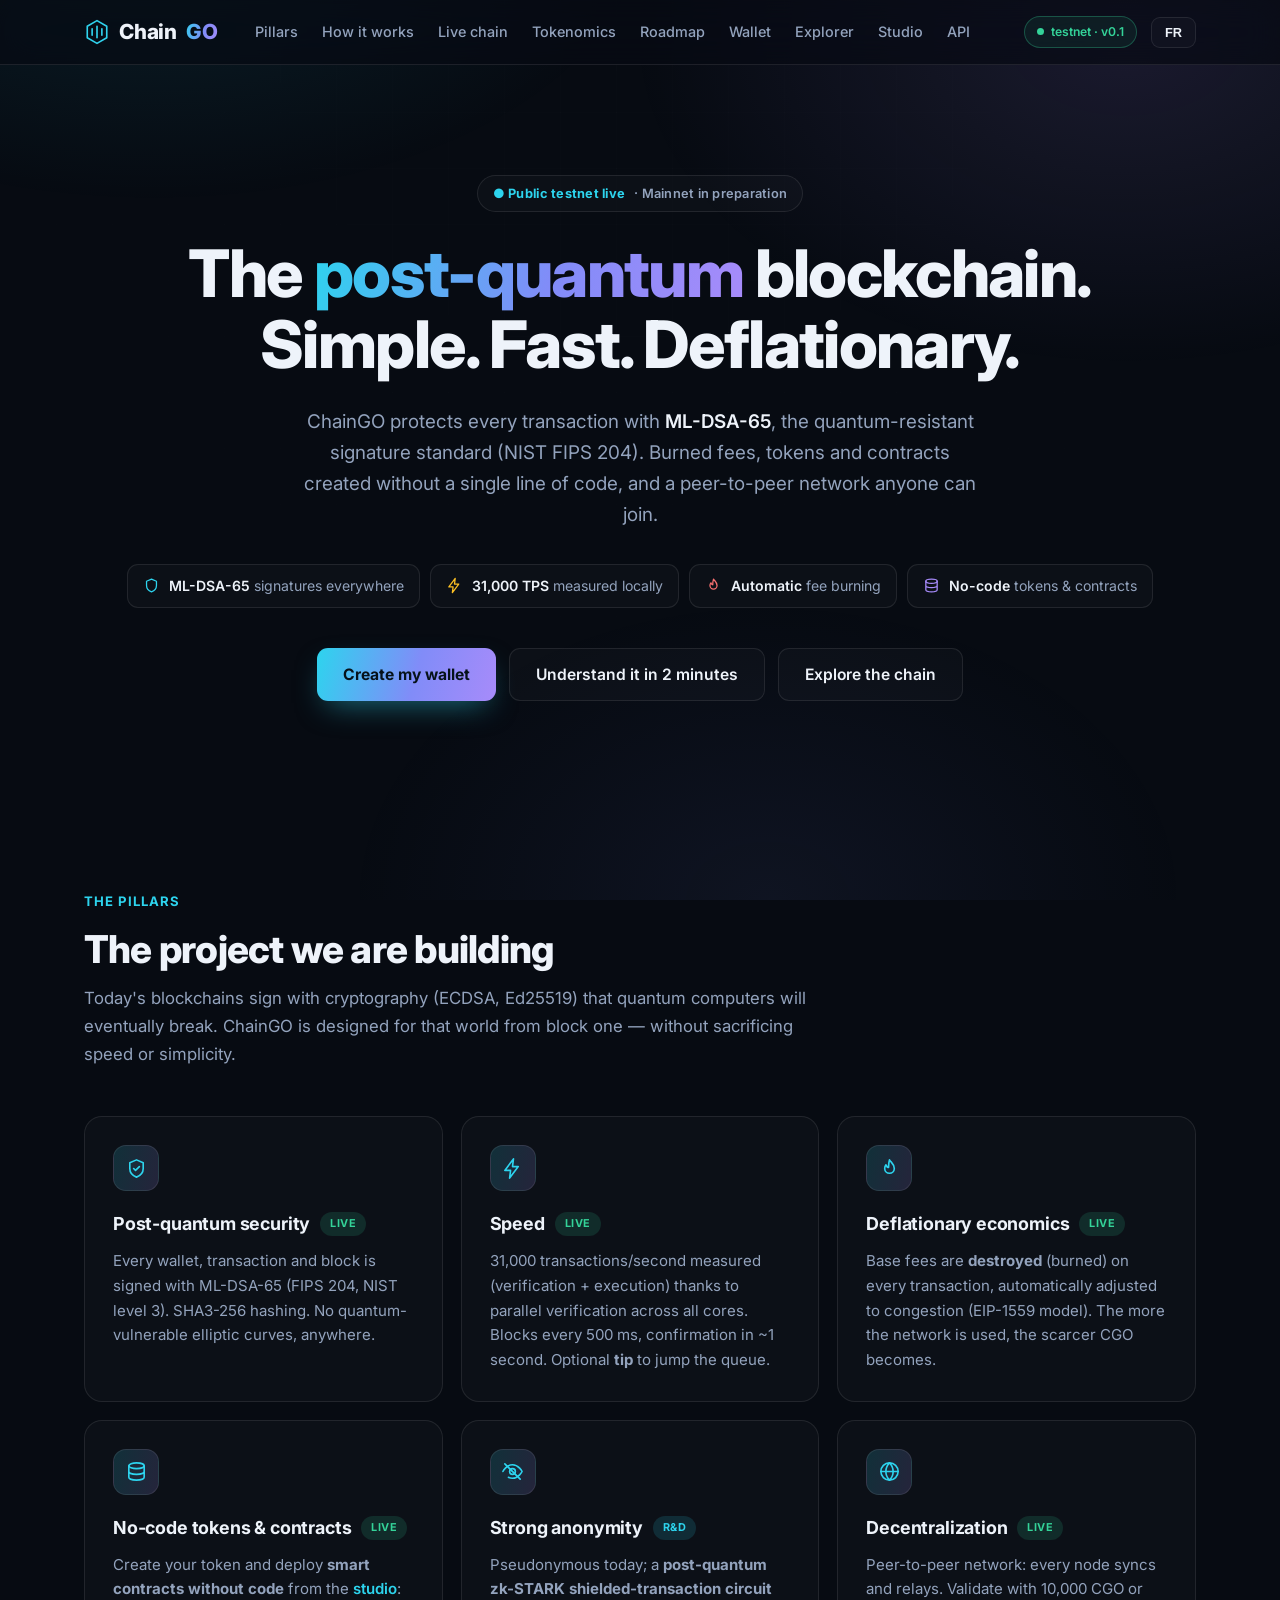
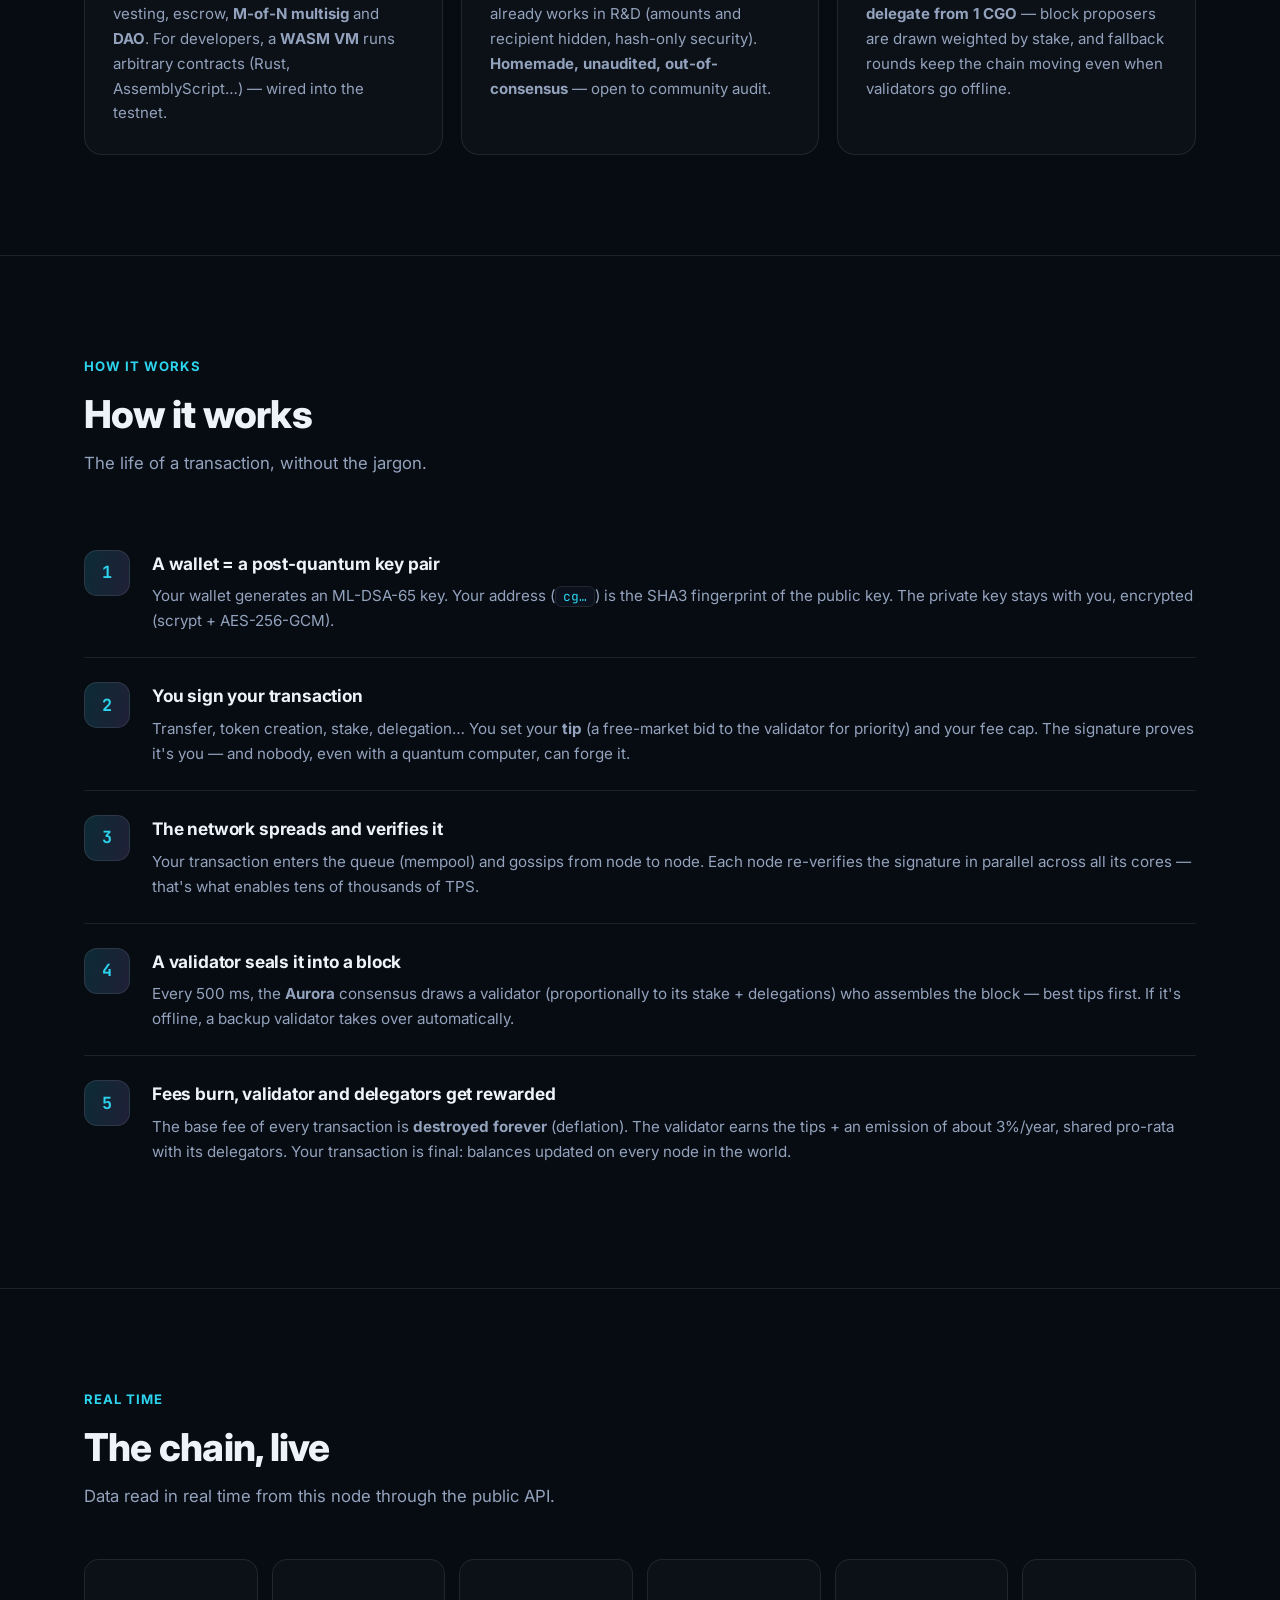
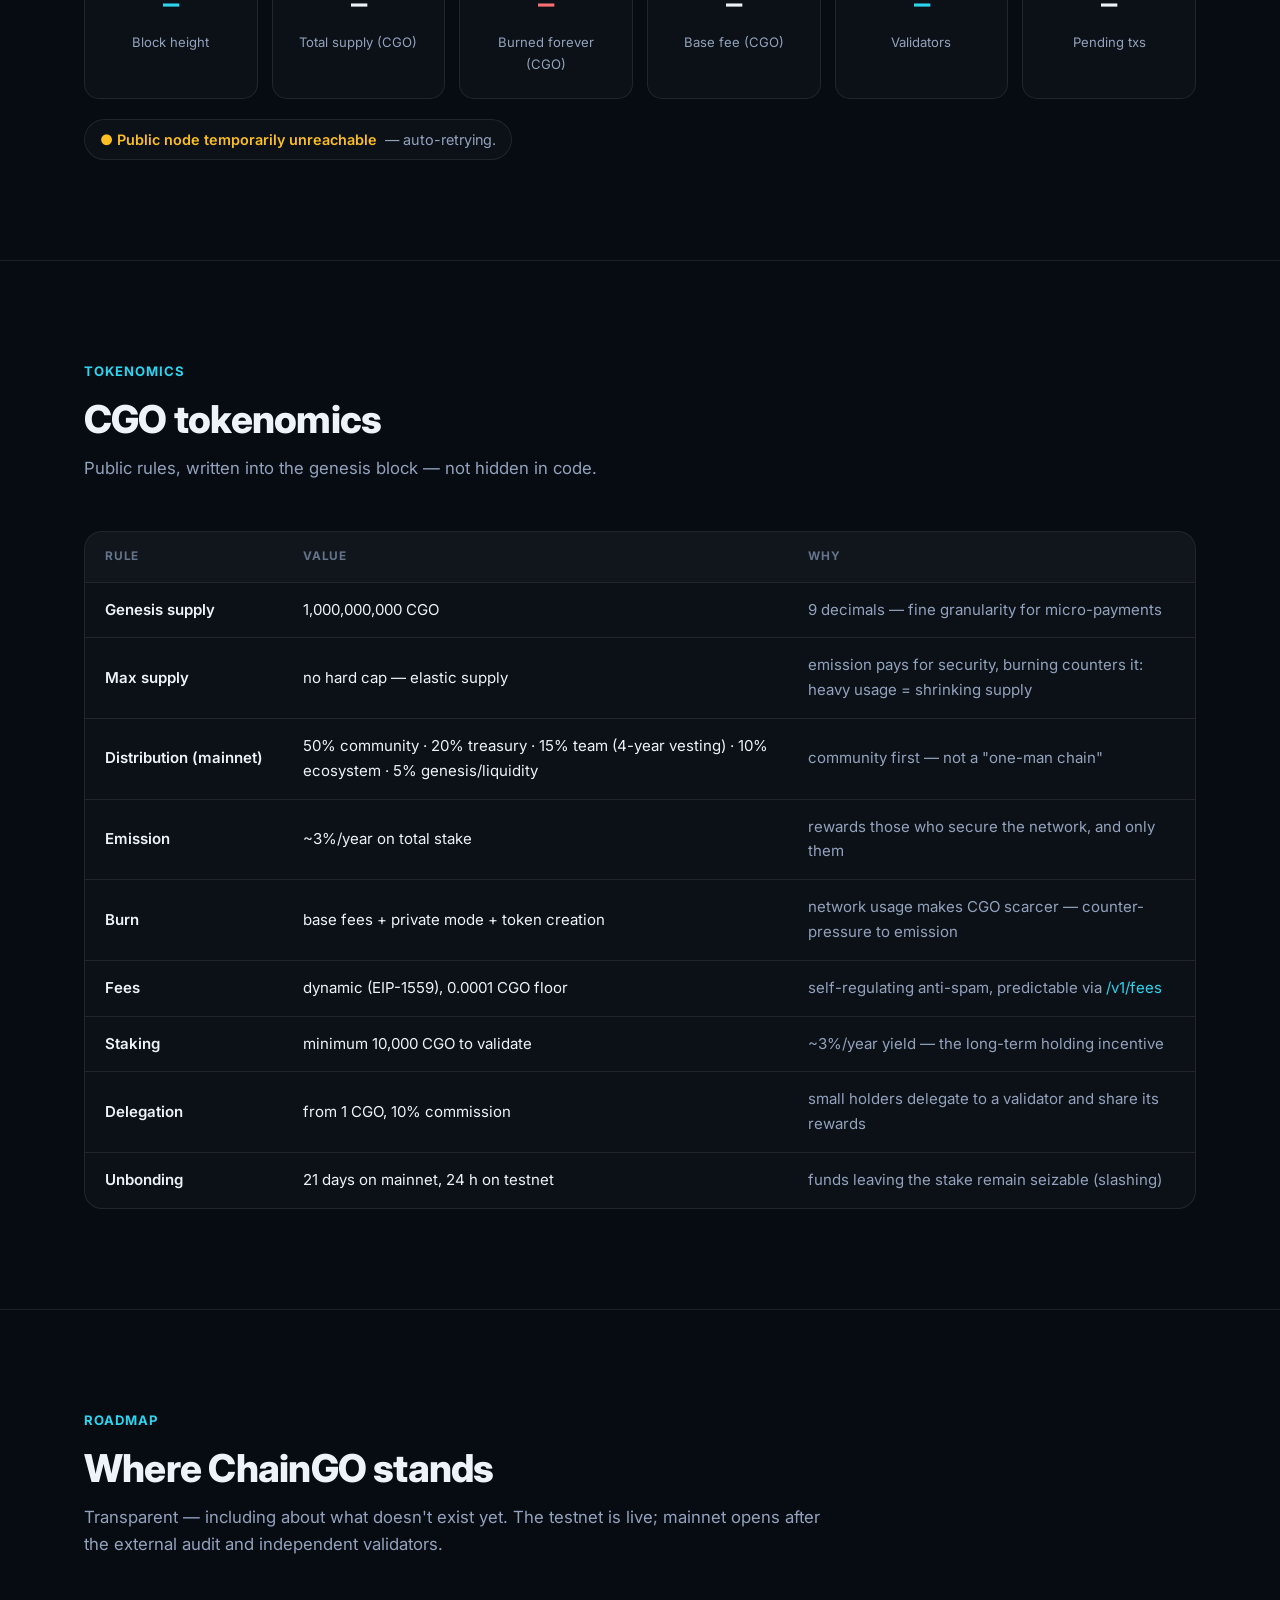
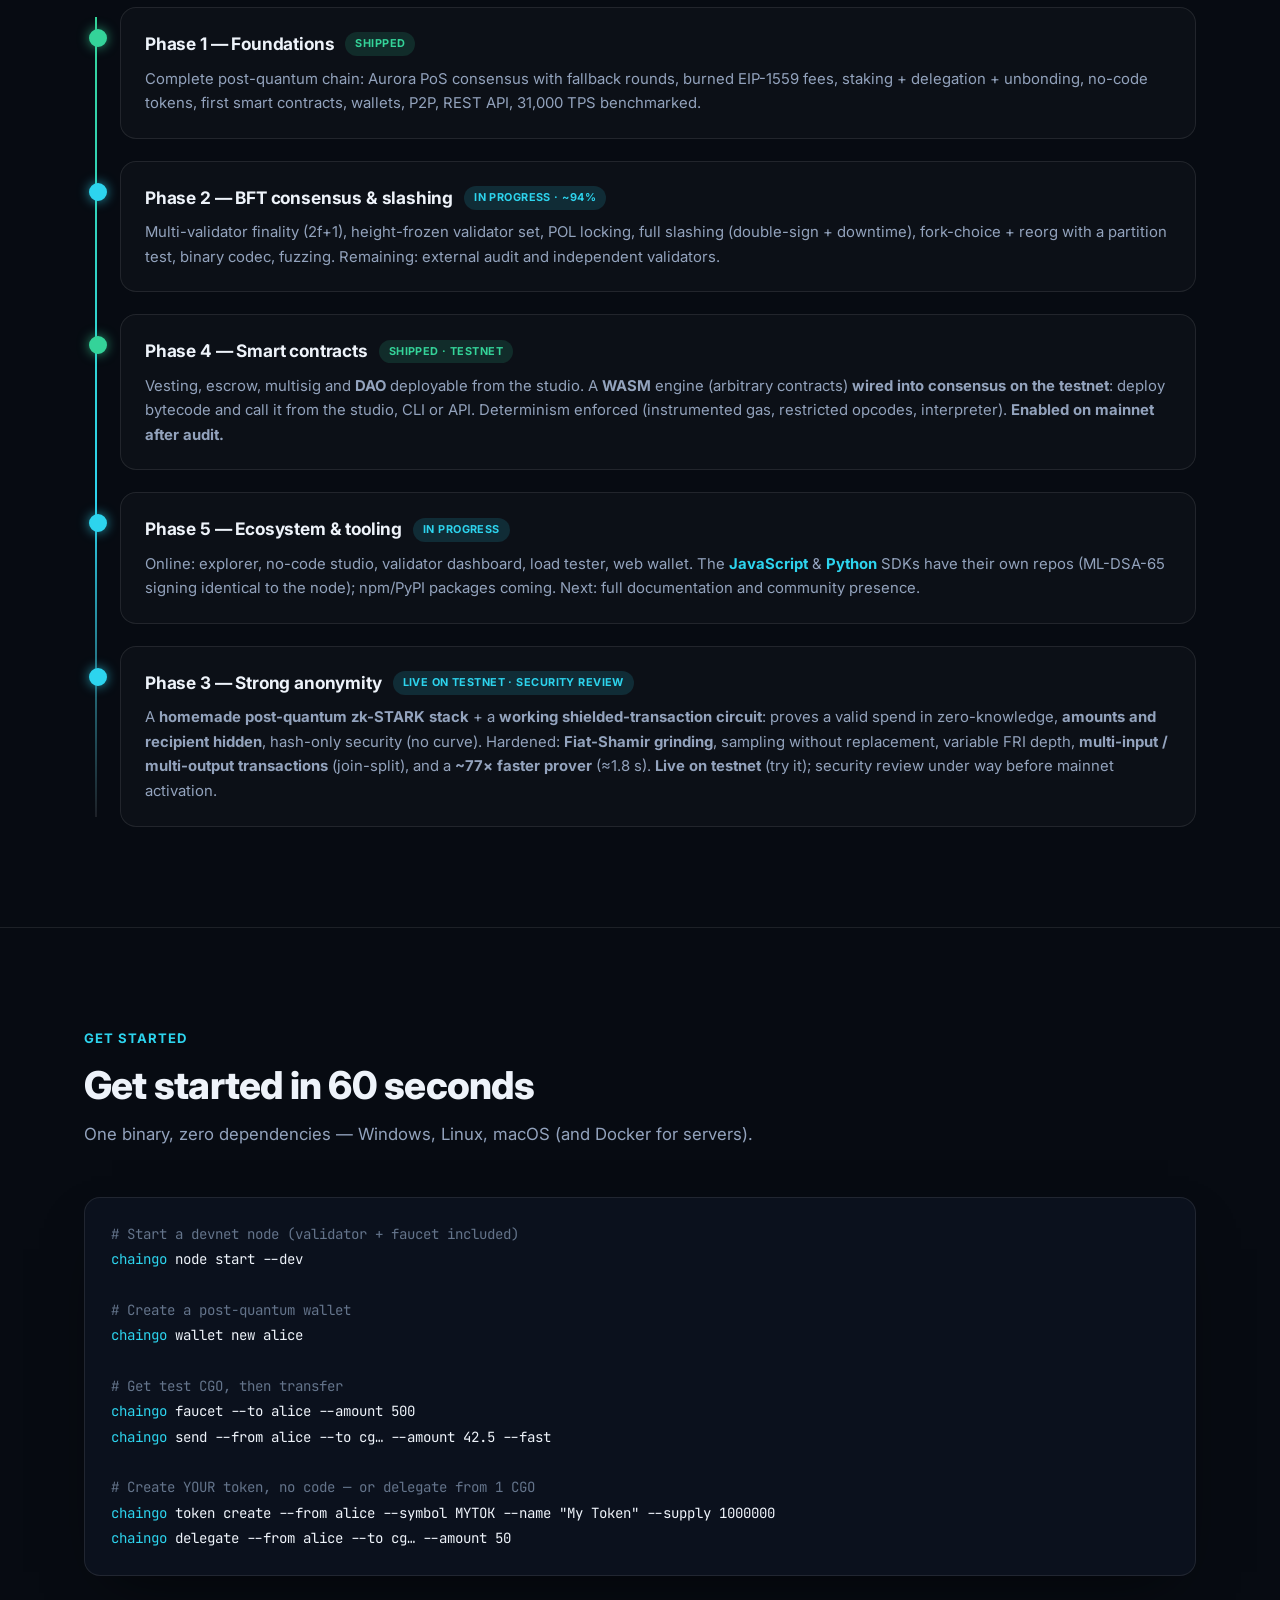
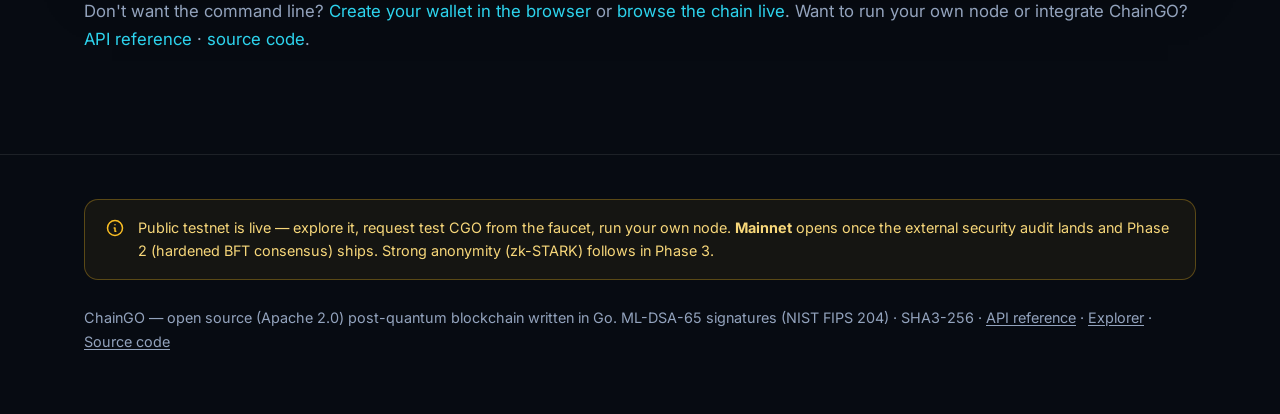
==== web/index.html @ 2e35604e "docs+site: ton 'testnet + revue de securite' (retrait des disclaimers), maj prouveur 1.8s - README/s" ====
<!DOCTYPE html>
<html lang="fr">
<head>
<meta charset="UTF-8">
<meta name="viewport" content="width=device-width, initial-scale=1.0">
<title>ChainGO — La blockchain post-quantique</title>
<meta name="description" content="ChainGO : blockchain résistante au quantique (ML-DSA-65), 31 000 TPS mesurés, burn automatique, tokens no-code. Décentralisée, simple, rapide.">
<meta name="theme-color" content="#070b12">
<link rel="preconnect" href="https://fonts.googleapis.com">
<link rel="preconnect" href="https://fonts.gstatic.com" crossorigin>
<link href="https://fonts.googleapis.com/css2?family=Inter:wght@400;500;600;700;800&family=JetBrains+Mono:wght@500;700&display=swap" rel="stylesheet">
<style>
  :root {
    --bg: #070b12;
    --bg2: #0b111d;
    --card: rgba(255,255,255,.025);
    --card-hover: rgba(255,255,255,.045);
    --border: rgba(255,255,255,.09);
    --border-strong: rgba(255,255,255,.16);
    --text: #eef3fa;
    --muted: #93a3bd;
    --faint: #64748b;
    --cyan: #2dd4ee;
    --violet: #a78bfa;
    --green: #34d399;
    --amber: #fbbf24;
    --red: #f87171;
    --grad: linear-gradient(105deg, #2dd4ee, #818cf8 55%, #a78bfa);
    --grad-soft: linear-gradient(105deg, rgba(45,212,238,.16), rgba(167,139,250,.16));
    --mono: "JetBrains Mono", ui-monospace, "SF Mono", Menlo, monospace;
    --shadow: 0 24px 60px -28px rgba(0,0,0,.7);
  }
  * { margin: 0; padding: 0; box-sizing: border-box; }
  html { scroll-behavior: smooth; }
  body {
    background: var(--bg);
    color: var(--text);
    font-family: "Inter", system-ui, -apple-system, "Segoe UI", sans-serif;
    line-height: 1.65;
    -webkit-font-smoothing: antialiased;
    text-rendering: optimizeLegibility;
    overflow-x: hidden;
  }
  /* arrière-plan : mesh de dégradés + grille fine, fixe */
  body::before {
    content: ""; position: fixed; inset: 0; z-index: -2; pointer-events: none;
    background:
      radial-gradient(900px 500px at 12% -8%, rgba(45,212,238,.10), transparent 55%),
      radial-gradient(900px 600px at 88% 4%, rgba(167,139,250,.12), transparent 55%),
      radial-gradient(700px 500px at 60% 100%, rgba(129,140,248,.07), transparent 60%);
  }
  body::after {
    content: ""; position: fixed; inset: 0; z-index: -2; pointer-events: none; opacity: .5;
    background-image:
      linear-gradient(rgba(255,255,255,.022) 1px, transparent 1px),
      linear-gradient(90deg, rgba(255,255,255,.022) 1px, transparent 1px);
    background-size: 56px 56px;
    mask-image: radial-gradient(circle at 50% 0%, #000, transparent 80%);
  }
  a { color: var(--cyan); text-decoration: none; transition: color .15s; }
  .wrap { max-width: 1160px; margin: 0 auto; padding: 0 24px; }
  .grad-text { background: var(--grad); -webkit-background-clip: text; background-clip: text; color: transparent; }

  /* ---------- nav ---------- */
  nav {
    position: sticky; top: 0; z-index: 50;
    background: rgba(7,11,18,.72); backdrop-filter: blur(16px) saturate(140%);
    border-bottom: 1px solid var(--border);
  }
  nav .wrap { display: flex; align-items: center; gap: 6px; height: 64px; }
  .logo { font-size: 1.3rem; font-weight: 800; letter-spacing: -.01em; margin-right: 20px; display: flex; align-items: center; gap: 9px; }
  .logo .mark { width: 26px; height: 26px; flex: none; }
  nav a.link { color: var(--muted); font-size: .9rem; font-weight: 500; padding: 7px 11px; border-radius: 8px; transition: color .15s, background .15s; }
  nav a.link:hover { color: var(--text); background: var(--card); }
  .spacer { flex: 1; }
  .pill {
    font-size: .76rem; font-weight: 600; padding: 5px 12px; border-radius: 999px;
    border: 1px solid rgba(52,211,153,.3); color: var(--green);
    background: rgba(52,211,153,.08); display: inline-flex; align-items: center; gap: 7px;
  }
  .pill .dot { width: 7px; height: 7px; border-radius: 50%; background: var(--green); box-shadow: 0 0 0 0 rgba(52,211,153,.6); animation: pulse 2.4s infinite; }
  @keyframes pulse { 0%{box-shadow:0 0 0 0 rgba(52,211,153,.55)} 70%{box-shadow:0 0 0 7px rgba(52,211,153,0)} 100%{box-shadow:0 0 0 0 rgba(52,211,153,0)} }
  #langBtn {
    cursor: pointer; font-size: .8rem; font-weight: 700; padding: 7px 13px; margin-left: 8px;
    border-radius: 9px; border: 1px solid var(--border); background: var(--card); color: var(--text); transition: border-color .15s, background .15s;
  }
  #langBtn:hover { border-color: var(--border-strong); background: var(--card-hover); }
  .navlinks { display: flex; align-items: center; gap: 2px; }

  /* ---------- hero ---------- */
  header { padding: 110px 0 90px; text-align: center; position: relative; }
  .eyebrow {
    display: inline-flex; align-items: center; gap: 9px; margin-bottom: 26px;
    font-size: .8rem; font-weight: 600; letter-spacing: .02em; color: var(--muted);
    padding: 7px 15px; border-radius: 999px; border: 1px solid var(--border); background: var(--card);
  }
  .eyebrow b { color: var(--cyan); }
  h1 { font-size: clamp(2.05rem, 5.4vw, 4.1rem); font-weight: 800; line-height: 1.08; letter-spacing: -.025em; overflow-wrap: break-word; }
  .sub { max-width: 680px; margin: 26px auto 0; color: var(--muted); font-size: clamp(1.02rem, 1.6vw, 1.18rem); }
  .sub b { color: var(--text); font-weight: 600; }
  .badges { display: flex; flex-wrap: wrap; gap: 10px; justify-content: center; margin-top: 34px; }
  .badge {
    display: inline-flex; align-items: center; gap: 9px;
    border: 1px solid var(--border); background: var(--card);
    padding: 9px 15px; border-radius: 11px; font-size: .88rem; color: var(--muted);
    transition: border-color .15s, background .15s, transform .15s;
  }
  .badge:hover { border-color: var(--border-strong); background: var(--card-hover); transform: translateY(-2px); }
  .badge b { color: var(--text); font-weight: 600; }
  .badge svg { width: 17px; height: 17px; flex: none; }
  .icon-cyan { color: var(--cyan); } .icon-violet { color: var(--violet); }
  .icon-green { color: var(--green); } .icon-amber { color: var(--amber); } .icon-red { color: var(--red); }
  .ctas { margin-top: 40px; display: flex; gap: 13px; justify-content: center; flex-wrap: wrap; }
  .btn {
    display: inline-flex; align-items: center; gap: 9px;
    padding: 13px 26px; border-radius: 11px; font-weight: 600; font-size: .98rem;
    border: 1px solid var(--border); color: var(--text); background: var(--card);
    transition: transform .15s, border-color .15s, background .15s, box-shadow .15s; cursor: pointer;
  }
  .btn svg { width: 18px; height: 18px; }
  .btn:hover { transform: translateY(-2px); border-color: var(--border-strong); background: var(--card-hover); }
  .btn.primary {
    background: var(--grad); color: #06121a; border: none; font-weight: 700;
    box-shadow: 0 12px 30px -10px rgba(45,212,238,.5);
  }
  .btn.primary:hover { box-shadow: 0 16px 38px -10px rgba(129,140,248,.6); }

  /* ---------- sections ---------- */
  section { padding: clamp(60px, 9vw, 100px) 0; position: relative; }
  section + section { border-top: 1px solid var(--border); }
  .head { max-width: 760px; margin-bottom: 48px; }
  .kicker { font-size: .82rem; font-weight: 700; letter-spacing: .08em; text-transform: uppercase; color: var(--cyan); margin-bottom: 14px; }
  h2 { font-size: clamp(1.7rem, 3.2vw, 2.4rem); font-weight: 800; letter-spacing: -.02em; line-height: 1.15; }
  .lead { color: var(--muted); margin-top: 14px; font-size: 1.05rem; }

  /* ---------- cartes piliers ---------- */
  .grid { display: grid; gap: 18px; }
  .grid.c3 { grid-template-columns: repeat(auto-fit, minmax(300px, 1fr)); }
  .card {
    position: relative; background: var(--card); border: 1px solid var(--border);
    border-radius: 18px; padding: 28px; transition: transform .2s, border-color .2s, background .2s;
    overflow: hidden;
  }
  .card::before {
    content: ""; position: absolute; inset: 0; border-radius: inherit; padding: 1px;
    background: linear-gradient(150deg, rgba(45,212,238,.4), transparent 40%);
    -webkit-mask: linear-gradient(#000 0 0) content-box, linear-gradient(#000 0 0);
    -webkit-mask-composite: xor; mask-composite: exclude; opacity: 0; transition: opacity .25s;
  }
  .card:hover { transform: translateY(-4px); border-color: transparent; background: var(--card-hover); }
  .card:hover::before { opacity: 1; }
  .ico {
    width: 46px; height: 46px; border-radius: 13px; display: inline-flex;
    align-items: center; justify-content: center; margin-bottom: 18px;
    background: var(--grad-soft); border: 1px solid var(--border); color: var(--cyan);
  }
  .ico svg { width: 23px; height: 23px; }
  .card h3 { font-size: 1.12rem; font-weight: 700; margin-bottom: 10px; display: flex; align-items: center; gap: 10px; flex-wrap: wrap; letter-spacing: -.01em; }
  .card p { color: var(--muted); font-size: .94rem; }
  .card a { font-weight: 600; }

  .tag { font-size: .68rem; padding: 3px 10px; border-radius: 999px; font-weight: 700; letter-spacing: .04em; text-transform: uppercase; }
  .tag.live { background: rgba(52,211,153,.14); color: var(--green); }
  .tag.soon { background: rgba(251,191,36,.14); color: var(--amber); }
  .tag.prog { background: rgba(45,212,238,.14); color: var(--cyan); }

  /* ---------- étapes ---------- */
  .steps { display: grid; gap: 0; }
  .step { display: flex; gap: 22px; padding: 24px 0; border-bottom: 1px solid var(--border); }
  .step:last-child { border-bottom: none; }
  .stepnum {
    flex: none; width: 46px; height: 46px; border-radius: 13px; font-family: var(--mono); font-weight: 700;
    background: var(--grad-soft); border: 1px solid var(--border);
    display: flex; align-items: center; justify-content: center; color: var(--cyan); font-size: 1.05rem;
  }
  .step h3 { font-size: 1.08rem; font-weight: 700; margin-bottom: 5px; letter-spacing: -.01em; }
  .step p { color: var(--muted); font-size: .95rem; }
  .step code, .lead code { font-family: var(--mono); background: var(--bg2); border: 1px solid var(--border); padding: 1px 7px; border-radius: 6px; font-size: .85em; color: var(--cyan); }

  /* ---------- stats live ---------- */
  .stats { display: grid; grid-template-columns: repeat(auto-fit, minmax(168px, 1fr)); gap: 14px; }
  .stat { background: var(--card); border: 1px solid var(--border); border-radius: 15px; padding: 22px; text-align: center; transition: border-color .2s, background .2s; }
  .stat:hover { border-color: var(--border-strong); background: var(--card-hover); }
  .stat .v { font-family: var(--mono); font-size: 1.7rem; font-weight: 700; color: var(--text); font-variant-numeric: tabular-nums; letter-spacing: -.02em; }
  .stat .v.burn { color: var(--red); }
  .stat .v.accent { color: var(--cyan); }
  .stat .l { font-size: .82rem; color: var(--muted); margin-top: 6px; }
  #nodeState { margin-top: 20px; font-size: .9rem; color: var(--muted); display: inline-flex; align-items: center; gap: 8px; padding: 8px 15px; border-radius: 999px; border: 1px solid var(--border); background: var(--card); }
  #nodeState .ok { color: var(--green); font-weight: 600; }
  #nodeState .ko { color: var(--amber); font-weight: 600; }

  /* ---------- table tokenomics ---------- */
  .table-wrap { border: 1px solid var(--border); border-radius: 18px; overflow: hidden; background: var(--card); }
  table { width: 100%; border-collapse: collapse; font-size: .94rem; }
  th, td { text-align: left; padding: 15px 20px; border-bottom: 1px solid var(--border); }
  tr:last-child td { border-bottom: none; }
  thead th { color: var(--faint); font-weight: 700; font-size: .74rem; text-transform: uppercase; letter-spacing: .07em; background: rgba(255,255,255,.02); }
  tbody tr { transition: background .15s; }
  tbody tr:hover { background: var(--card-hover); }
  td:first-child { font-weight: 600; color: var(--text); white-space: nowrap; }
  td .muted, td.muted { color: var(--muted); font-weight: 400; }

  /* ---------- roadmap ---------- */
  .timeline { position: relative; padding-left: 36px; }
  .timeline::before { content: ""; position: absolute; left: 11px; top: 10px; bottom: 10px; width: 2px; background: linear-gradient(var(--green), var(--cyan) 60%, var(--border)); }
  .phase { position: relative; padding: 0 0 22px; }
  .phase:last-child { padding-bottom: 0; }
  .phase::before {
    content: ""; position: absolute; left: -31px; top: 22px; width: 14px; height: 14px;
    border-radius: 50%; background: var(--bg); border: 2px solid var(--faint); z-index: 1;
  }
  .phase.done::before { background: var(--green); border-color: var(--green); box-shadow: 0 0 12px rgba(52,211,153,.7); }
  .phase.prog::before { background: var(--cyan); border-color: var(--cyan); box-shadow: 0 0 12px rgba(45,212,238,.7); }
  .phase .pcard { background: var(--card); border: 1px solid var(--border); border-radius: 16px; padding: 22px 24px; transition: border-color .2s, background .2s; }
  .phase .pcard:hover { border-color: var(--border-strong); background: var(--card-hover); }
  .phase h3 { font-size: 1.08rem; font-weight: 700; margin-bottom: 8px; display: flex; align-items: center; gap: 11px; flex-wrap: wrap; letter-spacing: -.01em; }
  .phase p { color: var(--muted); font-size: .93rem; }

  /* ---------- code ---------- */
  pre {
    background: var(--bg2); border: 1px solid var(--border); border-radius: 16px;
    padding: 24px 26px; overflow-x: auto; font-family: var(--mono); font-size: .88rem; line-height: 1.8;
    box-shadow: var(--shadow);
  }
  pre .c { color: var(--faint); } pre .k { color: var(--cyan); }

  /* ---------- footer ---------- */
  footer { border-top: 1px solid var(--border); padding: 44px 0 60px; color: var(--muted); font-size: .9rem; }
  footer .warn {
    display: flex; gap: 13px; align-items: flex-start;
    border: 1px solid rgba(251,191,36,.3); background: rgba(251,191,36,.06);
    border-radius: 14px; padding: 16px 20px; margin-bottom: 26px; color: #f7d77a;
  }
  footer .warn svg { width: 20px; height: 20px; flex: none; margin-top: 2px; color: var(--amber); }
  footer .info a { color: var(--muted); text-decoration: underline; text-underline-offset: 2px; }
  footer .info a:hover { color: var(--text); }

  /* reveal on scroll */
  html.js .reveal { opacity: 0; transform: translateY(18px); transition: opacity .6s ease, transform .6s ease; }
  html.js .reveal.in { opacity: 1; transform: none; }
  @media (prefers-reduced-motion: reduce) { html.js .reveal, html.js .reveal.in { opacity: 1; transform: none; transition: none; } .pill .dot { animation: none; } }

  @media (max-width: 1040px) { .navlinks .opt { display: none; } }
  @media (max-width: 760px) {
    nav .wrap { gap: 2px; } .navlinks { display: none; }
    header { padding: 70px 0 60px; }
    .step { gap: 14px; }
  }
</style>
</head>
<body>
<script>document.documentElement.classList.add('js');</script>

<nav>
  <div class="wrap">
    <div class="logo">
      <svg class="mark" viewBox="0 0 32 32" fill="none" xmlns="http://www.w3.org/2000/svg">
        <defs><linearGradient id="lg" x1="0" y1="0" x2="32" y2="32"><stop stop-color="#2dd4ee"/><stop offset="1" stop-color="#a78bfa"/></linearGradient></defs>
        <path d="M16 2 28 9v14L16 30 4 23V9L16 2Z" stroke="url(#lg)" stroke-width="2" stroke-linejoin="round"/>
        <path d="M16 9v14M10 12v8M22 12v8" stroke="url(#lg)" stroke-width="2" stroke-linecap="round"/>
      </svg>
      Chain<span class="grad-text">GO</span>
    </div>
    <div class="navlinks">
      <a class="link" href="#piliers" data-i18n="nav1">Piliers</a>
      <a class="link" href="#fonctionnement" data-i18n="nav2">Comment ça marche</a>
      <a class="link" href="#stats" data-i18n="nav3">Chaîne en direct</a>
      <a class="link opt" href="#tokenomics" data-i18n="nav4">Tokenomics</a>
      <a class="link" href="#roadmap" data-i18n="nav5">Feuille de route</a>
      <a class="link opt" href="/wallet/" data-i18n="navwallet">Wallet</a>
      <a class="link opt" href="/explorer/" data-i18n="navexplorer">Explorateur</a>
      <a class="link opt" href="/studio/" data-i18n="navstudio">Studio</a>
      <a class="link opt" href="/api/">API</a>
    </div>
    <div class="spacer"></div>
    <span class="pill"><span class="dot"></span><span data-i18n="navpill">testnet · v0.1</span></span>
    <button id="langBtn" onclick="toggleLang()">EN</button>
  </div>
</nav>

<header>
  <div class="wrap">
    <span class="eyebrow" data-i18n="hero.eyebrow"><b>● Testnet public en ligne</b> · Mainnet en préparation</span>
    <h1 data-i18n="hero.h1">La blockchain <span class="grad-text">post-quantique</span>.<br>Simple. Rapide. Déflationniste.</h1>
    <p class="sub" data-i18n="hero.sub">
      ChainGO protège chaque transaction avec <b>ML-DSA-65</b>, le standard de signature
      résistant aux ordinateurs quantiques (NIST FIPS 204). Frais brûlés automatiquement,
      tokens et contrats créés sans une ligne de code, et un réseau pair-à-pair que
      n'importe qui peut rejoindre.
    </p>
    <div class="badges">
      <span class="badge"><svg class="icon-cyan" viewBox="0 0 24 24" fill="none" stroke="currentColor" stroke-width="1.8" stroke-linecap="round" stroke-linejoin="round"><path d="M12 3l7 3v6c0 4.5-3 7.5-7 9-4-1.5-7-4.5-7-9V6l7-3Z"/></svg><span data-i18n="b1">Signatures <b>ML-DSA-65</b> partout</span></span>
      <span class="badge"><svg class="icon-amber" viewBox="0 0 24 24" fill="none" stroke="currentColor" stroke-width="1.8" stroke-linecap="round" stroke-linejoin="round"><path d="M13 2 4 14h6l-1 8 9-12h-6l1-8Z"/></svg><span data-i18n="b2"><b>31 000 TPS</b> mesurés en local</span></span>
      <span class="badge"><svg class="icon-red" viewBox="0 0 24 24" fill="none" stroke="currentColor" stroke-width="1.8" stroke-linecap="round" stroke-linejoin="round"><path d="M12 3c2 3 5 4.5 5 9a5 5 0 0 1-10 0c0-1.5.5-2.8 1.3-3.8C9 10 9.5 11 11 11c0-3 0-5 1-8Z"/></svg><span data-i18n="b3">Burn <b>automatique</b> des frais</span></span>
      <span class="badge"><svg class="icon-violet" viewBox="0 0 24 24" fill="none" stroke="currentColor" stroke-width="1.8" stroke-linecap="round" stroke-linejoin="round"><ellipse cx="12" cy="6" rx="8" ry="3"/><path d="M4 6v6c0 1.7 3.6 3 8 3s8-1.3 8-3V6M4 12v6c0 1.7 3.6 3 8 3s8-1.3 8-3v-6"/></svg><span data-i18n="b4">Tokens &amp; contrats <b>no-code</b></span></span>
    </div>
    <div class="ctas">
      <a class="btn primary" href="/wallet/" data-i18n="cta0">Créer mon wallet</a>
      <a class="btn" href="#fonctionnement" data-i18n="cta1">Comprendre en 2 minutes</a>
      <a class="btn" href="/explorer/" data-i18n="cta2">Explorer la chaîne</a>
    </div>
  </div>
</header>

<section id="piliers">
  <div class="wrap">
    <div class="head reveal">
      <div class="kicker" data-i18n="p.kicker">Les piliers</div>
      <h2 data-i18n="p.h2">Le projet que nous portons</h2>
      <p class="lead" data-i18n="p.lead">
        Les blockchains actuelles signent avec une cryptographie (ECDSA, Ed25519) que les
        ordinateurs quantiques sauront casser. ChainGO est conçue dès le premier bloc pour
        ce monde-là — sans sacrifier la vitesse ni la simplicité.
      </p>
    </div>
    <div class="grid c3">
      <div class="card reveal">
        <span class="ico"><svg viewBox="0 0 24 24" fill="none" stroke="currentColor" stroke-width="1.7" stroke-linecap="round" stroke-linejoin="round"><path d="M12 3l7 3v6c0 4.5-3 7.5-7 9-4-1.5-7-4.5-7-9V6l7-3Z"/><path d="m9 12 2 2 4-4"/></svg></span>
        <h3 data-i18n="p.c1">Sécurité post-quantique <span class="tag live">Actif</span></h3>
        <p data-i18n="p.c1d">Chaque wallet, transaction et bloc est signé en ML-DSA-65 (FIPS 204, niveau NIST 3). Hachage SHA3-256. Aucune courbe elliptique vulnérable au quantique, nulle part.</p>
      </div>
      <div class="card reveal">
        <span class="ico"><svg viewBox="0 0 24 24" fill="none" stroke="currentColor" stroke-width="1.7" stroke-linecap="round" stroke-linejoin="round"><path d="M13 2 4 14h6l-1 8 9-12h-6l1-8Z"/></svg></span>
        <h3 data-i18n="p.c2">Vitesse <span class="tag live">Actif</span></h3>
        <p data-i18n="p.c2d">31 000 transactions/seconde mesurées (vérification + exécution) grâce à la vérification parallèle sur tous les cœurs. Blocs toutes les 500 ms, confirmation en ~1 seconde. Option <b>tip</b> pour passer en priorité.</p>
      </div>
      <div class="card reveal">
        <span class="ico"><svg viewBox="0 0 24 24" fill="none" stroke="currentColor" stroke-width="1.7" stroke-linecap="round" stroke-linejoin="round"><path d="M12 3c2 3 5 4.5 5 9a5 5 0 0 1-10 0c0-1.5.5-2.8 1.3-3.8C9 10 9.5 11 11 11c0-3 0-5 1-8Z"/></svg></span>
        <h3 data-i18n="p.c3">Économie déflationniste <span class="tag live">Actif</span></h3>
        <p data-i18n="p.c3d">Les frais de base sont <b>détruits</b> (burn) à chaque transaction, ajustés automatiquement à la congestion (modèle EIP-1559). Plus le réseau est utilisé, plus le CGO se raréfie.</p>
      </div>
      <div class="card reveal">
        <span class="ico"><svg viewBox="0 0 24 24" fill="none" stroke="currentColor" stroke-width="1.7" stroke-linecap="round" stroke-linejoin="round"><ellipse cx="12" cy="6" rx="8" ry="3"/><path d="M4 6v6c0 1.7 3.6 3 8 3s8-1.3 8-3V6M4 12v6c0 1.7 3.6 3 8 3s8-1.3 8-3v-6"/></svg></span>
        <h3 data-i18n="p.c4">Tokens &amp; contrats no-code <span class="tag live">Actif</span></h3>
        <p data-i18n="p.c4d">Créez votre token et déployez des <b>smart contracts sans code</b> depuis le <a href="/studio/">studio</a> : vesting, escrow, <b>multisig M-of-N</b> et <b>DAO</b>. Pour les devs, une <b>VM WASM</b> exécute des contrats arbitraires (Rust, AssemblyScript…) — câblée sur le testnet.</p>
      </div>
      <div class="card reveal">
        <span class="ico"><svg viewBox="0 0 24 24" fill="none" stroke="currentColor" stroke-width="1.7" stroke-linecap="round" stroke-linejoin="round"><path d="M2 12s3.5-7 10-7 10 7 10 7-3.5 7-10 7c-1.6 0-3-.4-4.3-1"/><path d="M4 4l16 16"/><circle cx="12" cy="12" r="3"/></svg></span>
        <h3 data-i18n="p.c5">Anonymat fort <span class="tag prog">R&amp;D</span></h3>
        <p data-i18n="p.c5d">Pseudonyme aujourd'hui ; un <b>circuit de transaction blindée zk-STARK post-quantique</b> est déjà fonctionnel en R&amp;D (montants et destinataire cachés, sécurité hash-only). <b>Prototype maison, non audité, hors-consensus</b> — audit communautaire ouvert.</p>
      </div>
      <div class="card reveal">
        <span class="ico"><svg viewBox="0 0 24 24" fill="none" stroke="currentColor" stroke-width="1.7" stroke-linecap="round" stroke-linejoin="round"><circle cx="12" cy="12" r="9"/><path d="M3 12h18M12 3c2.5 2.5 3.8 5.6 3.8 9S14.5 18.5 12 21c-2.5-2.5-3.8-5.6-3.8-9S9.5 5.5 12 3Z"/></svg></span>
        <h3 data-i18n="p.c6">Décentralisation <span class="tag live">Actif</span></h3>
        <p data-i18n="p.c6d">Réseau pair-à-pair : chaque nœud se synchronise et relaie. Validez avec 10 000 CGO ou <b>déléguez dès 1 CGO</b> — le tirage des blocs est pondéré par le stake, et des rounds de secours garantissent que la chaîne avance même si des validateurs tombent.</p>
      </div>
    </div>
  </div>
</section>

<section id="fonctionnement">
  <div class="wrap">
    <div class="head reveal">
      <div class="kicker" data-i18n="f.kicker">Le fonctionnement</div>
      <h2 data-i18n="f.h2">Comment ça marche</h2>
      <p class="lead" data-i18n="f.lead">Le cycle de vie d'une transaction, sans jargon.</p>
    </div>
    <div class="steps reveal">
      <div class="step">
        <div class="stepnum">1</div>
        <div data-i18n="f.s1">
          <h3>Un wallet = une paire de clés post-quantiques</h3>
          <p>Votre wallet génère une clé ML-DSA-65. Votre adresse (<code>cg…</code>) est
          l'empreinte SHA3 de la clé publique. La clé privée reste chez vous, chiffrée
          (scrypt + AES-256-GCM).</p>
        </div>
      </div>
      <div class="step">
        <div class="stepnum">2</div>
        <div data-i18n="f.s2">
          <h3>Vous signez votre transaction</h3>
          <p>Transfert, création de token, stake, délégation… Vous fixez votre <b>tip</b>
          (pourboire au validateur — enchère libre pour la priorité) et votre plafond de
          frais. La signature prouve que c'est vous, et personne — même avec un ordinateur
          quantique — ne peut la falsifier.</p>
        </div>
      </div>
      <div class="step">
        <div class="stepnum">3</div>
        <div data-i18n="f.s3">
          <h3>Le réseau la propage et la vérifie</h3>
          <p>Votre transaction entre dans la file d'attente (mempool) et se diffuse de
          nœud en nœud. Chaque nœud revérifie la signature en parallèle sur tous ses
          cœurs — c'est ce qui permet les dizaines de milliers de TPS.</p>
        </div>
      </div>
      <div class="step">
        <div class="stepnum">4</div>
        <div data-i18n="f.s4">
          <h3>Un validateur la grave dans un bloc</h3>
          <p>Toutes les 500 ms, le consensus <b>Aurora</b> tire au sort un validateur
          (proportionnellement à son stake + délégations) qui assemble le bloc — meilleurs
          tips d'abord. S'il est hors-ligne, un validateur de secours prend le relais
          automatiquement.</p>
        </div>
      </div>
      <div class="step">
        <div class="stepnum">5</div>
        <div data-i18n="f.s5">
          <h3>Les frais brûlent, validateur et délégateurs sont récompensés</h3>
          <p>Le frais de base de chaque transaction est <b>détruit pour toujours</b>
          (déflation). Le validateur touche les tips + une émission d'environ 3 %/an,
          partagée au pro-rata avec ses délégateurs. Votre transaction est finale :
          solde mis à jour sur tous les nœuds du monde.</p>
        </div>
      </div>
    </div>
  </div>
</section>

<section id="stats">
  <div class="wrap">
    <div class="head reveal">
      <div class="kicker" data-i18n="s.kicker">En temps réel</div>
      <h2 data-i18n="s.h2">La chaîne, en direct</h2>
      <p class="lead" data-i18n="s.lead">Données lues en temps réel sur ce nœud via l'API publique.</p>
    </div>
    <div class="stats reveal">
      <div class="stat"><div class="v accent" id="sHeight">—</div><div class="l" data-i18n="s.l1">Hauteur de bloc</div></div>
      <div class="stat"><div class="v" id="sSupply">—</div><div class="l" data-i18n="s.l2">Supply totale (CGO)</div></div>
      <div class="stat"><div class="v burn" id="sBurned">—</div><div class="l" data-i18n="s.l3">Brûlé à jamais (CGO)</div></div>
      <div class="stat"><div class="v" id="sBaseFee">—</div><div class="l" data-i18n="s.l4">Base fee (CGO)</div></div>
      <div class="stat"><div class="v accent" id="sValidators">—</div><div class="l" data-i18n="s.l5">Validateurs</div></div>
      <div class="stat"><div class="v" id="sMempool">—</div><div class="l" data-i18n="s.l6">Tx en attente</div></div>
    </div>
    <div id="nodeState">…</div>
  </div>
</section>

<section id="tokenomics">
  <div class="wrap">
    <div class="head reveal">
      <div class="kicker" data-i18n="t.kicker">Tokenomics</div>
      <h2 data-i18n="t.h2">Tokenomics du CGO</h2>
      <p class="lead" data-i18n="t.lead">Des règles publiques, inscrites dans le bloc de genèse — pas dans du code caché.</p>
    </div>
    <div class="table-wrap reveal">
    <table>
      <thead><tr data-i18n="t.r0"><th>Règle</th><th>Valeur</th><th>Pourquoi</th></tr></thead>
      <tbody>
      <tr data-i18n="t.r1"><td>Supply de genèse</td><td>1 000 000 000 CGO</td><td class="muted">9 décimales — granularité fine pour les micro-paiements</td></tr>
      <tr data-i18n="t.r2"><td>Max supply</td><td>aucun plafond — supply élastique</td><td class="muted">l'émission rémunère la sécurité, le burn la contrebalance : usage fort = supply qui baisse</td></tr>
      <tr data-i18n="t.r3"><td>Distribution (mainnet)</td><td>50 % communauté · 20 % trésorerie · 15 % équipe (vesting 4 ans) · 10 % écosystème · 5 % genèse/liquidité</td><td class="muted">communauté d'abord — pas de chaîne « one-man »</td></tr>
      <tr data-i18n="t.r4"><td>Émission</td><td>~3 %/an sur le stake total</td><td class="muted">rémunère ceux qui sécurisent le réseau, et seulement eux</td></tr>
      <tr data-i18n="t.r5"><td>Burn</td><td>frais de base + mode private + création de tokens</td><td class="muted">l'usage du réseau raréfie le CGO — contre-pression à l'émission</td></tr>
      <tr data-i18n="t.r6"><td>Frais</td><td>dynamiques (EIP-1559), plancher 0.0001 CGO</td><td class="muted">anti-spam auto-régulé, prévisibles via <a href="/v1/fees">/v1/fees</a></td></tr>
      <tr data-i18n="t.r7"><td>Staking</td><td>minimum 10 000 CGO pour valider</td><td class="muted">rendement ~3 %/an — l'incitation au holding long terme</td></tr>
      <tr data-i18n="t.r8"><td>Délégation</td><td>dès 1 CGO, commission 10 %</td><td class="muted">les petits holders délèguent à un validateur et partagent ses récompenses</td></tr>
      <tr data-i18n="t.r9"><td>Unbonding</td><td>21 jours sur le mainnet, 24 h sur le testnet</td><td class="muted">les fonds qui quittent le stake restent saisissables (slashing)</td></tr>
      </tbody>
    </table>
    </div>
  </div>
</section>

<section id="roadmap">
  <div class="wrap">
    <div class="head reveal">
      <div class="kicker" data-i18n="r.kicker">Feuille de route</div>
      <h2 data-i18n="r.h2">Où en est ChainGO</h2>
      <p class="lead" data-i18n="r.lead">Transparente — y compris sur ce qui n'existe pas encore. Le testnet est en ligne ; le mainnet ouvre après l'audit externe et des validateurs indépendants.</p>
    </div>
    <div class="timeline reveal">
      <div class="phase done">
        <div class="pcard" data-i18n="r.p1">
          <h3>Phase 1 — Fondations <span class="tag live">Livré</span></h3>
          <p>Chaîne post-quantique complète : consensus PoS Aurora avec rounds de secours,
          frais EIP-1559 brûlés, staking + délégation + unbonding, tokens no-code,
          premiers smart contracts, wallets, P2P, API REST, 31 000 TPS au bench.</p>
        </div>
      </div>
      <div class="phase prog">
        <div class="pcard" data-i18n="r.p2">
          <h3>Phase 2 — Consensus BFT &amp; slashing <span class="tag prog">En cours · ~94 %</span></h3>
          <p>Finalité multi-validateurs (2f+1), set de validateurs figé par hauteur, verrouillage POL,
          slashing complet (double-signature + inactivité), fork-choice + reorg testé en partition,
          codec binaire, fuzzing. Reste : audit externe et des validateurs indépendants.</p>
        </div>
      </div>
      <div class="phase done">
        <div class="pcard" data-i18n="r.p4">
          <h3>Phase 4 — Smart contracts <span class="tag live">Livré · testnet</span></h3>
          <p>Vesting, escrow, multisig et <b>DAO</b> déployables depuis le studio. Moteur
          <b>WASM</b> (contrats arbitraires) <b>câblé en consensus sur le testnet</b> : on déploie du
          bytecode et on l'appelle depuis le studio, la CLI ou l'API. Déterminisme garanti
          (gas instrumenté, opcodes restreints, interpréteur). <b>Activé sur mainnet après audit.</b></p>
        </div>
      </div>
      <div class="phase prog">
        <div class="pcard" data-i18n="r.p5">
          <h3>Phase 5 — Écosystème &amp; outils <span class="tag prog">En cours</span></h3>
          <p>En ligne : explorateur, studio no-code, dashboard validateur, banc d'essai, wallet web.
          Les SDK <b><a href="https://github.com/ghisdot/chaingo-sdk-js" rel="noopener">JavaScript</a></b> &amp;
          <b><a href="https://github.com/ghisdot/chaingo-sdk-py" rel="noopener">Python</a></b> ont leurs repos dédiés
          (signature ML-DSA-65 identique au nœud) ; packages npm/PyPI à venir. La suite : documentation complète et présence communautaire.</p>
        </div>
      </div>
      <div class="phase prog">
        <div class="pcard" data-i18n="r.p3">
          <h3>Phase 3 — Anonymat fort <span class="tag prog">Live testnet · revue de sécurité</span></h3>
          <p>Pile <b>zk-STARK maison post-quantique</b> + un <b>circuit de transaction
          blindée fonctionnel</b> : prouve en zero-knowledge une dépense valide,
          <b>montants et destinataire cachés</b>, sécurité hash-only (zéro courbe).
          Durci : <b>grinding Fiat-Shamir</b>, requêtes sans remise, profondeur FRI
          variable, <b>transactions multi-entrées / multi-sorties</b> (join-split), et
          <b>prouveur ~77× plus rapide</b> (≈1,8 s). <b>Activé sur le testnet</b> (à
          essayer) ; revue de sécurité en cours avant activation sur le mainnet.</p>
        </div>
      </div>
    </div>
  </div>
</section>

<section id="demarrer">
  <div class="wrap">
    <div class="head reveal">
      <div class="kicker" data-i18n="d.kicker">Démarrer</div>
      <h2 data-i18n="d.h2">Démarrer en 60 secondes</h2>
      <p class="lead" data-i18n="d.lead">Un binaire, zéro dépendance — Windows, Linux, macOS (et Docker pour les serveurs).</p>
    </div>
<pre class="reveal" data-i18n="d.pre"><span class="c"># Lancer un nœud devnet (validateur + faucet inclus)</span>
<span class="k">chaingo</span> node start --dev

<span class="c"># Créer un wallet post-quantique</span>
<span class="k">chaingo</span> wallet new alice

<span class="c"># Recevoir des CGO de test, puis transférer</span>
<span class="k">chaingo</span> faucet --to alice --amount 500
<span class="k">chaingo</span> send --from alice --to cg… --amount 42.5 --fast

<span class="c"># Créer SON token, sans code — ou déléguer dès 1 CGO</span>
<span class="k">chaingo</span> token create --from alice --symbol MONTOK --name "Mon Token" --supply 1000000
<span class="k">chaingo</span> delegate --from alice --to cg… --amount 50</pre>
    <p class="lead" style="margin-top:22px" data-i18n="d.links">
      Pas envie de ligne de commande ? <a href="/wallet/">Créez un wallet dans le navigateur</a> ou
      <a href="/explorer/">parcourez la chaîne en direct</a>. Pour faire tourner un nœud
      ou intégrer ChainGO : <a href="/api/">Référence API</a> · <a href="https://github.com/ghisdot/chaingo" rel="noopener">code source</a>.
    </p>
  </div>
</section>

<footer>
  <div class="wrap">
    <div class="warn">
      <svg viewBox="0 0 24 24" fill="none" stroke="currentColor" stroke-width="1.8" stroke-linecap="round" stroke-linejoin="round"><circle cx="12" cy="12" r="9"/><path d="M12 8h.01M11 12h1v4h1"/></svg>
      <span data-i18n="ft.warn">Le testnet public est en ligne — explorez-le librement, obtenez des CGO de test
      via le faucet, rejoignez le réseau. Le <b>mainnet</b> ouvrira après l'audit de sécurité externe et la finalisation
      de la Phase 2 (consensus BFT durci). L'anonymat fort (zk-STARK) arrive en Phase 3.</span>
    </div>
    <div class="info" data-i18n="ft.info">ChainGO — blockchain post-quantique open source (Apache 2.0) écrite en Go.
    Signatures ML-DSA-65 (NIST FIPS 204) · SHA3-256 · <a href="/api/">Référence API</a> ·
    <a href="/explorer/">Explorateur</a> · <a href="https://github.com/ghisdot/chaingo" rel="noopener">Code source</a></div>
  </div>
</footer>

<script>
// ---------- i18n FR/EN ----------
// Le français est écrit dans le HTML ; il est capturé au chargement, puis
// le dictionnaire EN remplace les blocs marqués data-i18n.
const FR = {};
document.querySelectorAll('[data-i18n]').forEach(el => { FR[el.dataset.i18n] = el.innerHTML; });

const EN = {
  nav1: `Pillars`, nav2: `How it works`, nav3: `Live chain`, nav4: `Tokenomics`, nav5: `Roadmap`,
  navwallet: `Wallet`, navexplorer: `Explorer`, navstudio: `Studio`, navpill: `testnet · v0.1`,
  cta0: `Create my wallet`,
  'hero.eyebrow': `<b>● Public testnet live</b> · Mainnet in preparation`,
  'hero.h1': `The <span class="grad-text">post-quantum</span> blockchain.<br>Simple. Fast. Deflationary.`,
  'hero.sub': `ChainGO protects every transaction with <b>ML-DSA-65</b>, the quantum-resistant signature standard (NIST FIPS 204). Burned fees, tokens and contracts created without a single line of code, and a peer-to-peer network anyone can join.`,
  b1: `<b>ML-DSA-65</b> signatures everywhere`, b2: `<b>31,000 TPS</b> measured locally`,
  b3: `<b>Automatic</b> fee burning`, b4: `<b>No-code</b> tokens &amp; contracts`,
  cta1: `Understand it in 2 minutes`, cta2: `Explore the chain`,
  'p.kicker': `The pillars`,
  'p.h2': `The project we are building`,
  'p.lead': `Today's blockchains sign with cryptography (ECDSA, Ed25519) that quantum computers will eventually break. ChainGO is designed for that world from block one — without sacrificing speed or simplicity.`,
  'p.c1': `Post-quantum security <span class="tag live">Live</span>`,
  'p.c1d': `Every wallet, transaction and block is signed with ML-DSA-65 (FIPS 204, NIST level 3). SHA3-256 hashing. No quantum-vulnerable elliptic curves, anywhere.`,
  'p.c2': `Speed <span class="tag live">Live</span>`,
  'p.c2d': `31,000 transactions/second measured (verification + execution) thanks to parallel verification across all cores. Blocks every 500 ms, confirmation in ~1 second. Optional <b>tip</b> to jump the queue.`,
  'p.c3': `Deflationary economics <span class="tag live">Live</span>`,
  'p.c3d': `Base fees are <b>destroyed</b> (burned) on every transaction, automatically adjusted to congestion (EIP-1559 model). The more the network is used, the scarcer CGO becomes.`,
  'p.c4': `No-code tokens &amp; contracts <span class="tag live">Live</span>`,
  'p.c4d': `Create your token and deploy <b>smart contracts without code</b> from the <a href="/studio/">studio</a>: vesting, escrow, <b>M-of-N multisig</b> and <b>DAO</b>. For developers, a <b>WASM VM</b> runs arbitrary contracts (Rust, AssemblyScript…) — wired into the testnet.`,
  'p.c5': `Strong anonymity <span class="tag prog">R&amp;D</span>`,
  'p.c5d': `Pseudonymous today; a <b>post-quantum zk-STARK shielded-transaction circuit</b> already works in R&amp;D (amounts and recipient hidden, hash-only security). <b>Homemade, unaudited, out-of-consensus</b> — open to community audit.`,
  'p.c6': `Decentralization <span class="tag live">Live</span>`,
  'p.c6d': `Peer-to-peer network: every node syncs and relays. Validate with 10,000 CGO or <b>delegate from 1 CGO</b> — block proposers are drawn weighted by stake, and fallback rounds keep the chain moving even when validators go offline.`,
  'f.kicker': `How it works`,
  'f.h2': `How it works`,
  'f.lead': `The life of a transaction, without the jargon.`,
  'f.s1': `<h3>A wallet = a post-quantum key pair</h3><p>Your wallet generates an ML-DSA-65 key. Your address (<code>cg…</code>) is the SHA3 fingerprint of the public key. The private key stays with you, encrypted (scrypt + AES-256-GCM).</p>`,
  'f.s2': `<h3>You sign your transaction</h3><p>Transfer, token creation, stake, delegation… You set your <b>tip</b> (a free-market bid to the validator for priority) and your fee cap. The signature proves it's you — and nobody, even with a quantum computer, can forge it.</p>`,
  'f.s3': `<h3>The network spreads and verifies it</h3><p>Your transaction enters the queue (mempool) and gossips from node to node. Each node re-verifies the signature in parallel across all its cores — that's what enables tens of thousands of TPS.</p>`,
  'f.s4': `<h3>A validator seals it into a block</h3><p>Every 500 ms, the <b>Aurora</b> consensus draws a validator (proportionally to its stake + delegations) who assembles the block — best tips first. If it's offline, a backup validator takes over automatically.</p>`,
  'f.s5': `<h3>Fees burn, validator and delegators get rewarded</h3><p>The base fee of every transaction is <b>destroyed forever</b> (deflation). The validator earns the tips + an emission of about 3%/year, shared pro-rata with its delegators. Your transaction is final: balances updated on every node in the world.</p>`,
  's.kicker': `Real time`,
  's.h2': `The chain, live`,
  's.lead': `Data read in real time from this node through the public API.`,
  's.l1': `Block height`, 's.l2': `Total supply (CGO)`, 's.l3': `Burned forever (CGO)`,
  's.l4': `Base fee (CGO)`, 's.l5': `Validators`, 's.l6': `Pending txs`,
  't.kicker': `Tokenomics`,
  't.h2': `CGO tokenomics`,
  't.lead': `Public rules, written into the genesis block — not hidden in code.`,
  't.r0': `<th>Rule</th><th>Value</th><th>Why</th>`,
  't.r1': `<td>Genesis supply</td><td>1,000,000,000 CGO</td><td class="muted">9 decimals — fine granularity for micro-payments</td>`,
  't.r2': `<td>Max supply</td><td>no hard cap — elastic supply</td><td class="muted">emission pays for security, burning counters it: heavy usage = shrinking supply</td>`,
  't.r3': `<td>Distribution (mainnet)</td><td>50% community · 20% treasury · 15% team (4-year vesting) · 10% ecosystem · 5% genesis/liquidity</td><td class="muted">community first — not a "one-man chain"</td>`,
  't.r4': `<td>Emission</td><td>~3%/year on total stake</td><td class="muted">rewards those who secure the network, and only them</td>`,
  't.r5': `<td>Burn</td><td>base fees + private mode + token creation</td><td class="muted">network usage makes CGO scarcer — counter-pressure to emission</td>`,
  't.r6': `<td>Fees</td><td>dynamic (EIP-1559), 0.0001 CGO floor</td><td class="muted">self-regulating anti-spam, predictable via <a href="/v1/fees">/v1/fees</a></td>`,
  't.r7': `<td>Staking</td><td>minimum 10,000 CGO to validate</td><td class="muted">~3%/year yield — the long-term holding incentive</td>`,
  't.r8': `<td>Delegation</td><td>from 1 CGO, 10% commission</td><td class="muted">small holders delegate to a validator and share its rewards</td>`,
  't.r9': `<td>Unbonding</td><td>21 days on mainnet, 24 h on testnet</td><td class="muted">funds leaving the stake remain seizable (slashing)</td>`,
  'r.kicker': `Roadmap`,
  'r.h2': `Where ChainGO stands`,
  'r.lead': `Transparent — including about what doesn't exist yet. The testnet is live; mainnet opens after the external audit and independent validators.`,
  'r.p1': `<h3>Phase 1 — Foundations <span class="tag live">Shipped</span></h3><p>Complete post-quantum chain: Aurora PoS consensus with fallback rounds, burned EIP-1559 fees, staking + delegation + unbonding, no-code tokens, first smart contracts, wallets, P2P, REST API, 31,000 TPS benchmarked.</p>`,
  'r.p2': `<h3>Phase 2 — BFT consensus &amp; slashing <span class="tag prog">In progress · ~94%</span></h3><p>Multi-validator finality (2f+1), height-frozen validator set, POL locking, full slashing (double-sign + downtime), fork-choice + reorg with a partition test, binary codec, fuzzing. Remaining: external audit and independent validators.</p>`,
  'r.p4': `<h3>Phase 4 — Smart contracts <span class="tag live">Shipped · testnet</span></h3><p>Vesting, escrow, multisig and <b>DAO</b> deployable from the studio. A <b>WASM</b> engine (arbitrary contracts) <b>wired into consensus on the testnet</b>: deploy bytecode and call it from the studio, CLI or API. Determinism enforced (instrumented gas, restricted opcodes, interpreter). <b>Enabled on mainnet after audit.</b></p>`,
  'r.p5': `<h3>Phase 5 — Ecosystem &amp; tooling <span class="tag prog">In progress</span></h3><p>Online: explorer, no-code studio, validator dashboard, load tester, web wallet. The <b><a href="https://github.com/ghisdot/chaingo-sdk-js" rel="noopener">JavaScript</a></b> &amp; <b><a href="https://github.com/ghisdot/chaingo-sdk-py" rel="noopener">Python</a></b> SDKs have their own repos (ML-DSA-65 signing identical to the node); npm/PyPI packages coming. Next: full documentation and community presence.</p>`,
  'r.p3': `<h3>Phase 3 — Strong anonymity <span class="tag prog">Live on testnet · security review</span></h3><p>A <b>homemade post-quantum zk-STARK stack</b> + a <b>working shielded-transaction circuit</b>: proves a valid spend in zero-knowledge, <b>amounts and recipient hidden</b>, hash-only security (no curve). Hardened: <b>Fiat-Shamir grinding</b>, sampling without replacement, variable FRI depth, <b>multi-input / multi-output transactions</b> (join-split), and a <b>~77× faster prover</b> (≈1.8 s). <b>Live on testnet</b> (try it); security review under way before mainnet activation.</p>`,
  'd.kicker': `Get started`,
  'd.h2': `Get started in 60 seconds`,
  'd.lead': `One binary, zero dependencies — Windows, Linux, macOS (and Docker for servers).`,
  'd.links': `Don't want the command line? <a href="/wallet/">Create your wallet in the browser</a> or <a href="/explorer/">browse the chain live</a>. Want to run your own node or integrate ChainGO? <a href="/api/">API reference</a> · <a href="https://github.com/ghisdot/chaingo" rel="noopener">source code</a>.`,
  'd.pre': `<span class="c"># Start a devnet node (validator + faucet included)</span>
<span class="k">chaingo</span> node start --dev

<span class="c"># Create a post-quantum wallet</span>
<span class="k">chaingo</span> wallet new alice

<span class="c"># Get test CGO, then transfer</span>
<span class="k">chaingo</span> faucet --to alice --amount 500
<span class="k">chaingo</span> send --from alice --to cg… --amount 42.5 --fast

<span class="c"># Create YOUR token, no code — or delegate from 1 CGO</span>
<span class="k">chaingo</span> token create --from alice --symbol MYTOK --name "My Token" --supply 1000000
<span class="k">chaingo</span> delegate --from alice --to cg… --amount 50`,
  'ft.warn': `Public testnet is live — explore it, request test CGO from the faucet, run your own node. <b>Mainnet</b> opens once the external security audit lands and Phase 2 (hardened BFT consensus) ships. Strong anonymity (zk-STARK) follows in Phase 3.`,
  'ft.info': `ChainGO — open source (Apache 2.0) post-quantum blockchain written in Go. ML-DSA-65 signatures (NIST FIPS 204) · SHA3-256 · <a href="/api/">API reference</a> · <a href="/explorer/">Explorer</a> · <a href="https://github.com/ghisdot/chaingo" rel="noopener">Source code</a>`,
};

const STR = {
  fr: {
    title: `ChainGO — La blockchain post-quantique`,
    connecting: `Connexion au nœud…`,
    online: (id, sig, dev) => `<span class="ok">● Nœud connecté</span> — chaîne <b>${id}</b>, signatures ${sig}${dev ? ' · mode devnet' : ''}`,
    offline: `<span class="ko">● Nœud public temporairement injoignable</span> — réessai automatique en cours.`,
  },
  en: {
    title: `ChainGO — The post-quantum blockchain`,
    connecting: `Connecting to node…`,
    online: (id, sig, dev) => `<span class="ok">● Node connected</span> — chain <b>${id}</b>, ${sig} signatures${dev ? ' · devnet mode' : ''}`,
    offline: `<span class="ko">● Public node temporarily unreachable</span> — auto-retrying.`,
  },
};

let lang = localStorage.getItem('cg-lang') || (navigator.language && navigator.language.startsWith('fr') ? 'fr' : 'en');

function applyLang() {
  const dict = lang === 'fr' ? FR : EN;
  document.querySelectorAll('[data-i18n]').forEach(el => {
    const v = dict[el.dataset.i18n];
    if (v !== undefined) el.innerHTML = v;
  });
  document.documentElement.lang = lang;
  document.title = STR[lang].title;
  document.getElementById('langBtn').textContent = lang === 'fr' ? 'EN' : 'FR';
  localStorage.setItem('cg-lang', lang);
}

function toggleLang() {
  lang = lang === 'fr' ? 'en' : 'fr';
  applyLang();
  refresh();
}

// ---------- stats live ----------
const fmt = () => new Intl.NumberFormat(lang === 'fr' ? 'fr-FR' : 'en-US', { maximumFractionDigits: 0 });
const fmtFee = () => new Intl.NumberFormat(lang === 'fr' ? 'fr-FR' : 'en-US', { maximumFractionDigits: 6 });
// URL de l'API publique pour les stats live : même logique que le wallet.
// Sur chaingo.org → node.chaingo.org. Sur un fichier local → nœud local.
// Ailleurs (GitHub Pages, etc.) → même origine (cas où un nœud sert le site).
const base = (() => {
  if (location.protocol === 'file:') return 'http://127.0.0.1:8545';
  const h = location.hostname;
  if (h === 'chaingo.org' || h === 'www.chaingo.org') return 'https://node.chaingo.org';
  return '';
})();
const $ = id => document.getElementById(id);

async function refresh() {
  try {
    const st = await (await fetch(base + '/v1/status')).json();
    $('sHeight').textContent = fmt().format(st.height);
    $('sSupply').textContent = fmt().format(st.supply.total / 1e9);
    $('sBurned').textContent = fmtFee().format(st.supply.burned / 1e9);
    $('sBaseFee').textContent = fmtFee().format(st.base_fee / 1e9);
    $('sValidators').textContent = st.validators;
    $('sMempool').textContent = fmt().format(st.mempool);
    $('nodeState').innerHTML = STR[lang].online(st.chain_id, st.pq_signature, st.dev_mode);
  } catch (e) {
    $('nodeState').innerHTML = STR[lang].offline;
  }
}

applyLang();
refresh();
setInterval(refresh, 2000);
</script>

<script>
// reveal au scroll — script ISOLÉ : une erreur dans le script principal ne doit
// jamais laisser des sections masquées (opacity:0).
(function () {
  var els = document.querySelectorAll('.reveal');
  function showAll() { els.forEach(function (e) { e.classList.add('in'); }); }
  if (!('IntersectionObserver' in window)) { showAll(); return; }
  var io = new IntersectionObserver(function (entries) {
    entries.forEach(function (e) { if (e.isIntersecting) { e.target.classList.add('in'); io.unobserve(e.target); } });
  }, { rootMargin: '0px 0px -6% 0px', threshold: 0.05 });
  els.forEach(function (e) { io.observe(e); });
  // FILET DE SÉCURITÉ : si l'IO ne se déclenche jamais (navigateur ancien, rendu
  // headless, page non défilable), tout devient visible — jamais de page blanche.
  setTimeout(showAll, 2500);
})();
</script>

</body>
</html>
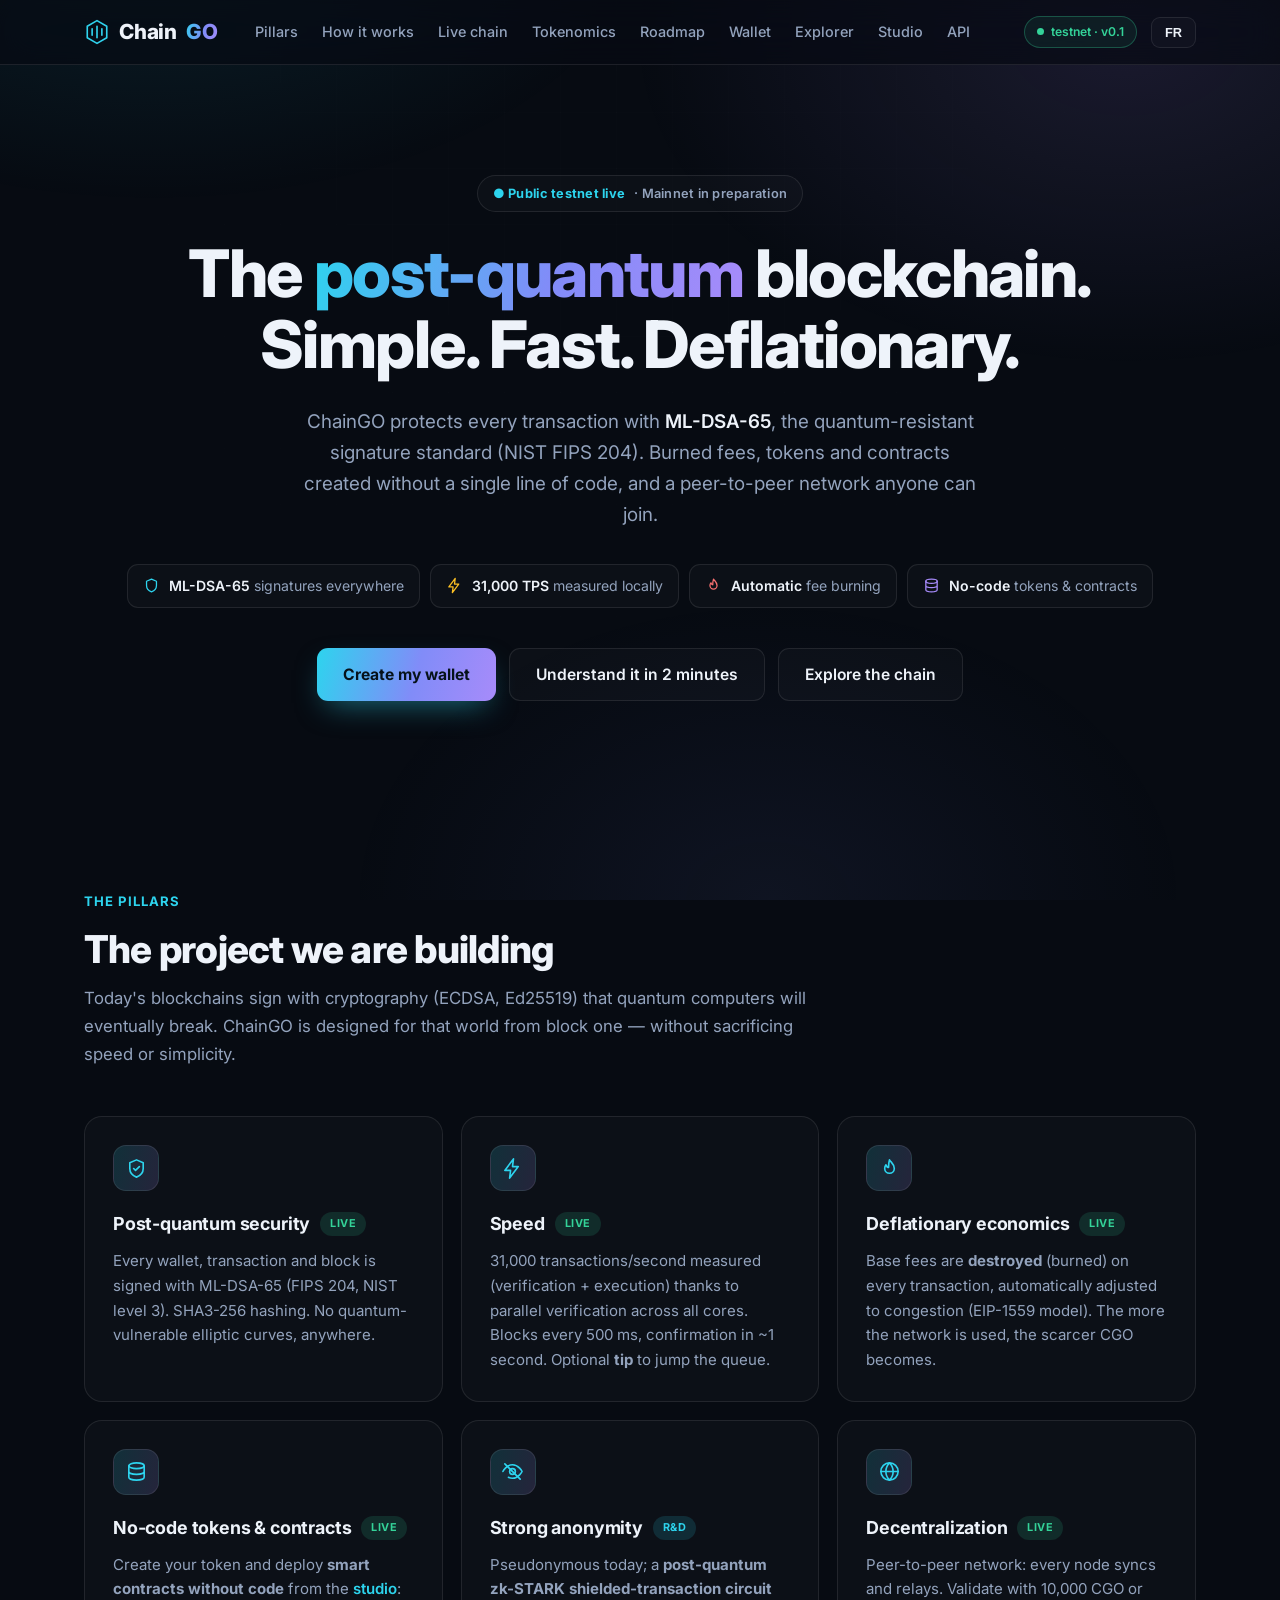
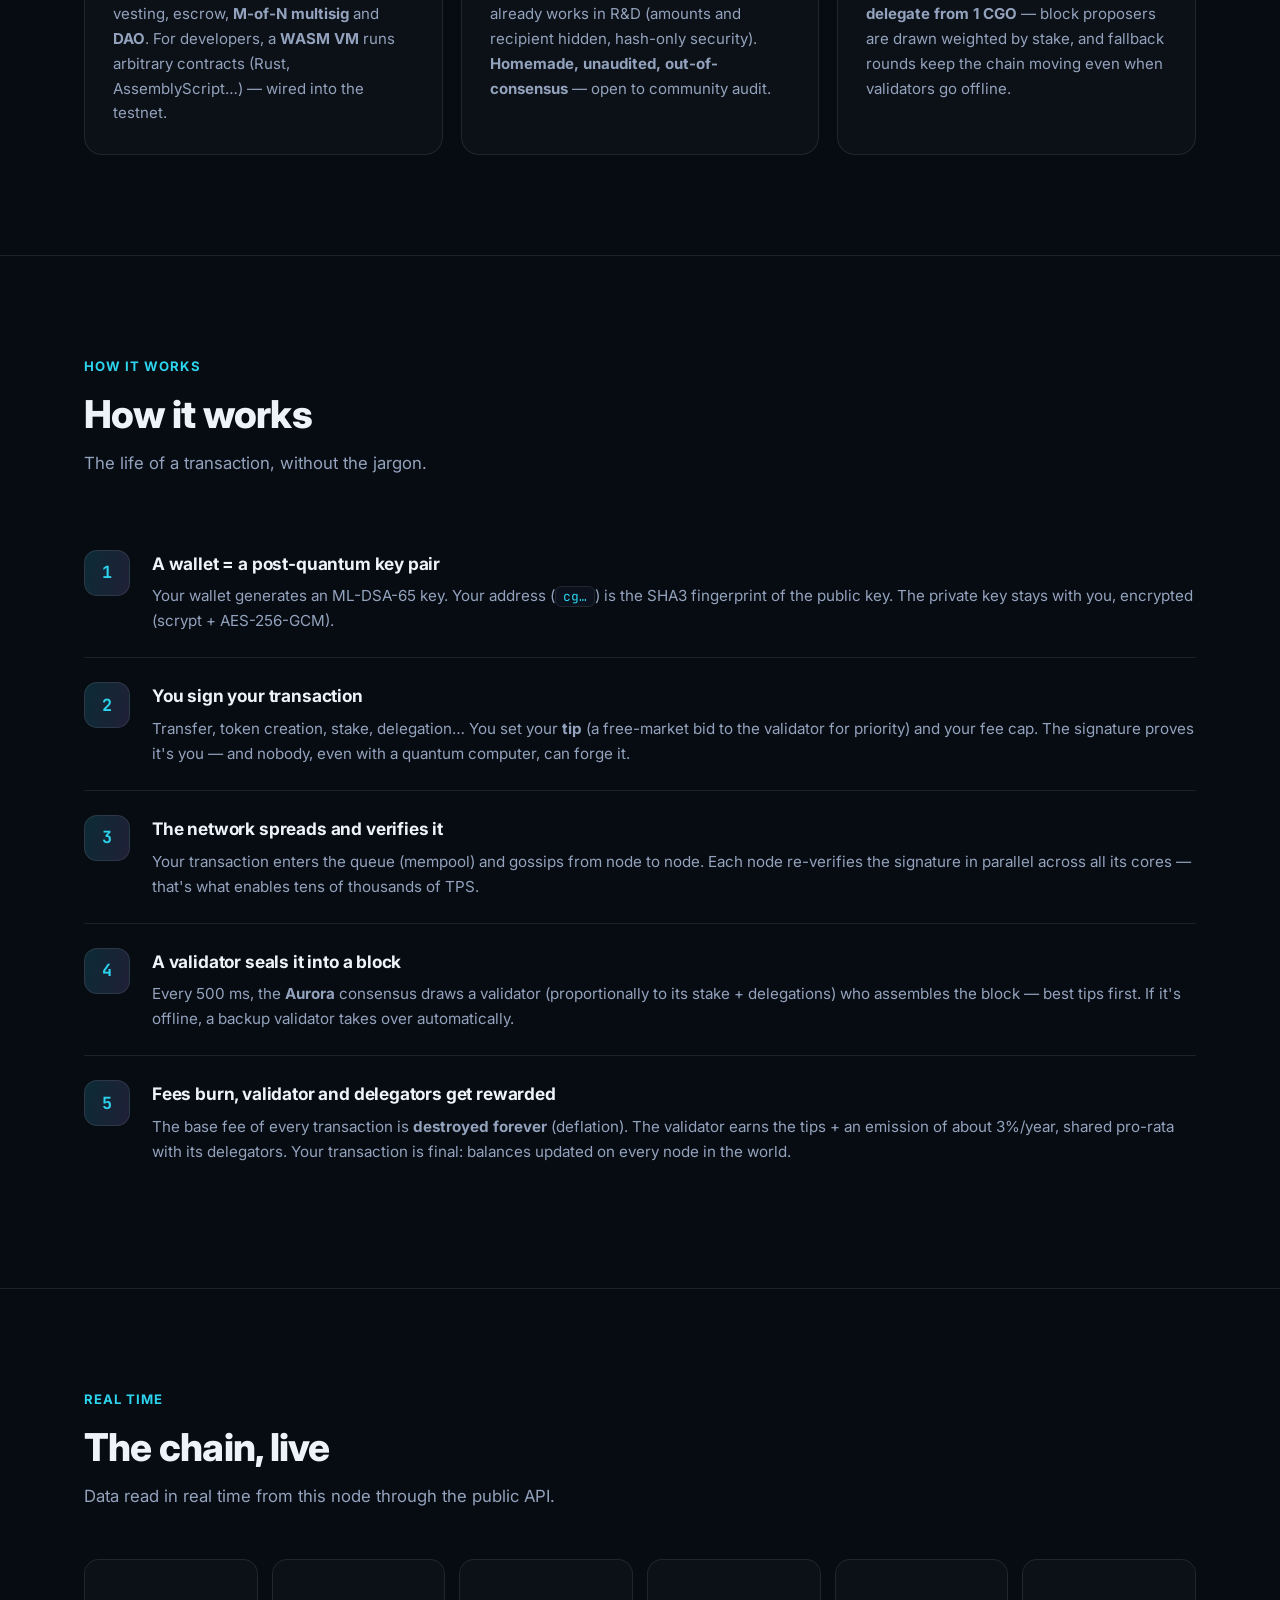
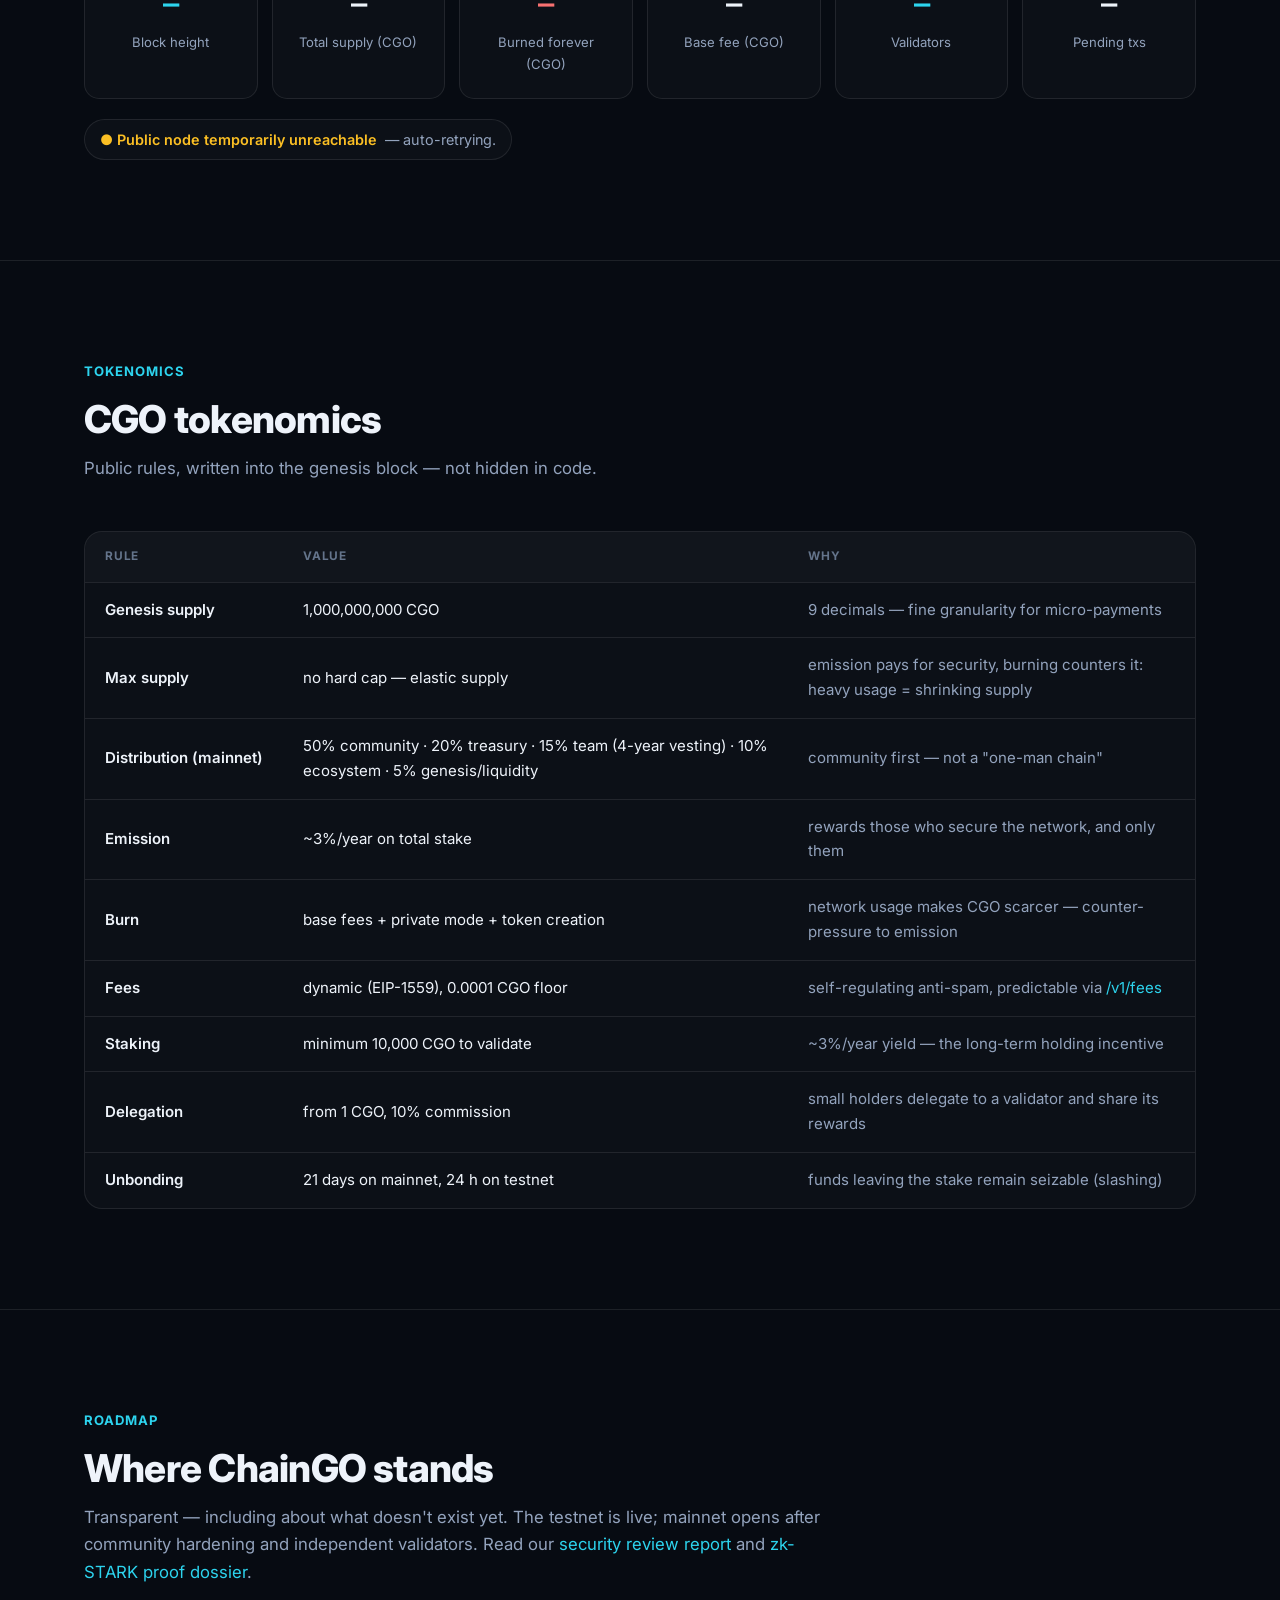
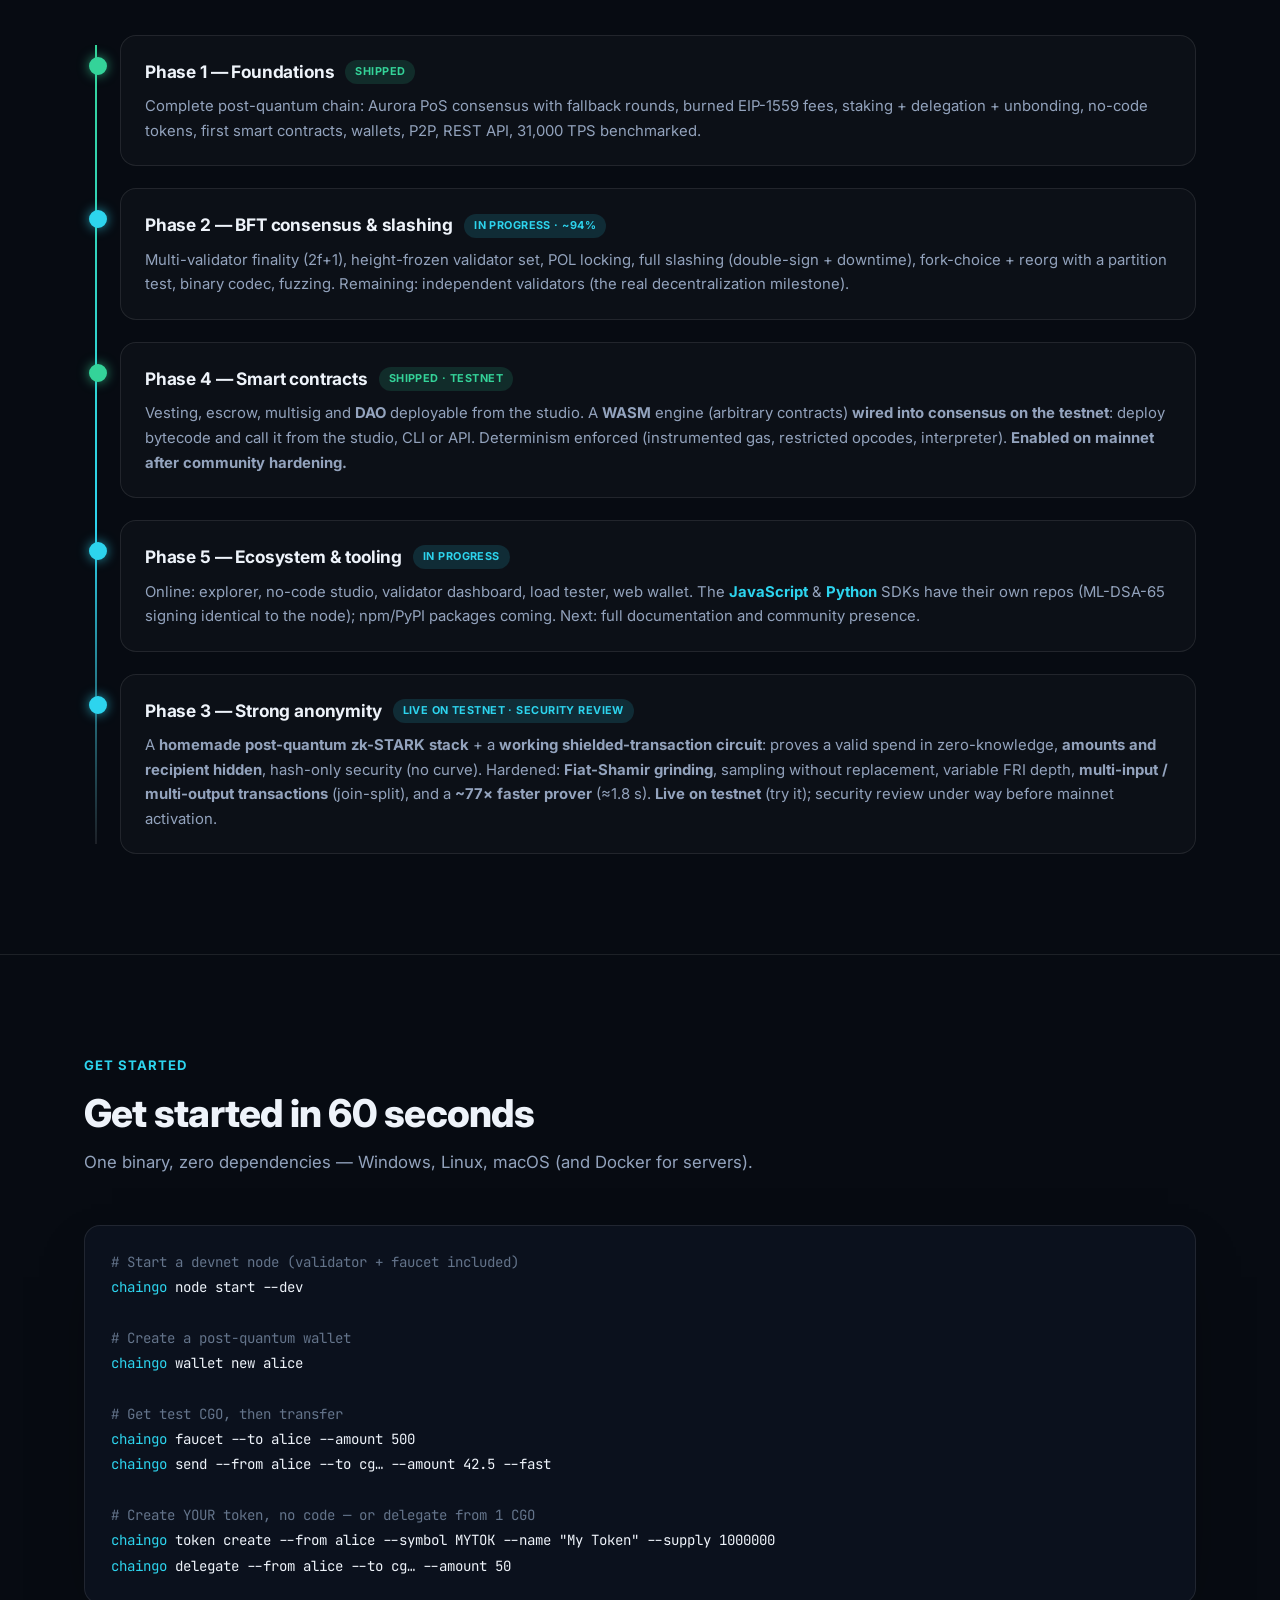
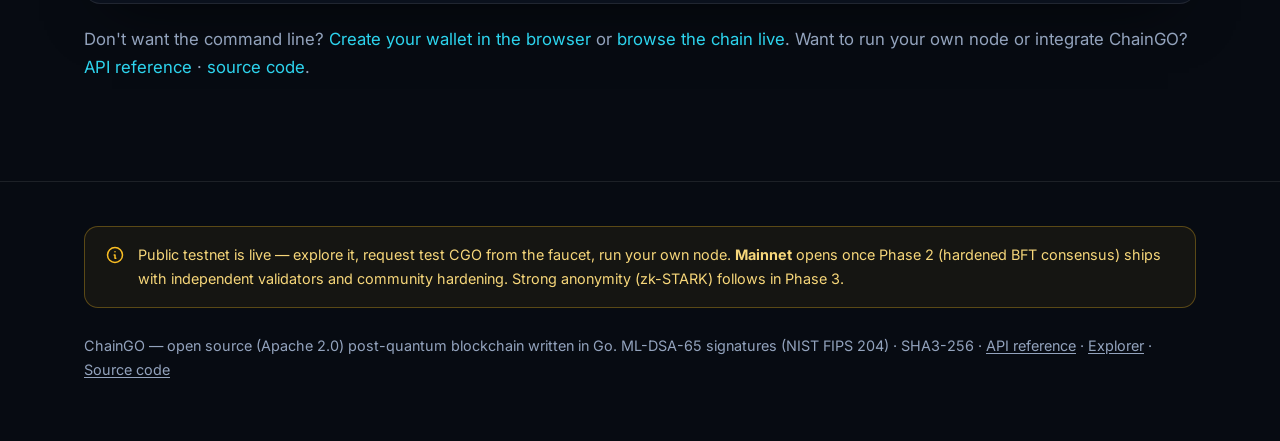
==== commit c6f61a74: "docs/site: rapport de revue de sécurité interne + alignement posture - docs/SECURITY-REVIEW.md : rap" ====
--- a/web/index.html
+++ b/web/index.html
@@ -458,7 +458,7 @@
     <div class="head reveal">
       <div class="kicker" data-i18n="r.kicker">Feuille de route</div>
       <h2 data-i18n="r.h2">Où en est ChainGO</h2>
-      <p class="lead" data-i18n="r.lead">Transparente — y compris sur ce qui n'existe pas encore. Le testnet est en ligne ; le mainnet ouvre après l'audit externe et des validateurs indépendants.</p>
+      <p class="lead" data-i18n="r.lead">Transparente — y compris sur ce qui n'existe pas encore. Le testnet est en ligne ; le mainnet ouvre après le durcissement communautaire et des validateurs indépendants. Lisez notre <a href="https://github.com/ghisdot/chaingo/blob/main/docs/SECURITY-REVIEW.md" rel="noopener">rapport de revue de sécurité</a> et le <a href="https://github.com/ghisdot/chaingo/blob/main/docs/PREUVE-PHASE3.md" rel="noopener">dossier de preuve zk-STARK</a>.</p>
     </div>
     <div class="timeline reveal">
       <div class="phase done">
@@ -474,7 +474,7 @@
           <h3>Phase 2 — Consensus BFT &amp; slashing <span class="tag prog">En cours · ~94 %</span></h3>
           <p>Finalité multi-validateurs (2f+1), set de validateurs figé par hauteur, verrouillage POL,
           slashing complet (double-signature + inactivité), fork-choice + reorg testé en partition,
-          codec binaire, fuzzing. Reste : audit externe et des validateurs indépendants.</p>
+          codec binaire, fuzzing. Reste : des validateurs indépendants (le vrai jalon de décentralisation).</p>
         </div>
       </div>
       <div class="phase done">
@@ -483,7 +483,7 @@
           <p>Vesting, escrow, multisig et <b>DAO</b> déployables depuis le studio. Moteur
           <b>WASM</b> (contrats arbitraires) <b>câblé en consensus sur le testnet</b> : on déploie du
           bytecode et on l'appelle depuis le studio, la CLI ou l'API. Déterminisme garanti
-          (gas instrumenté, opcodes restreints, interpréteur). <b>Activé sur mainnet après audit.</b></p>
+          (gas instrumenté, opcodes restreints, interpréteur). <b>Activé sur mainnet après durcissement communautaire.</b></p>
         </div>
       </div>
       <div class="phase prog">
@@ -544,8 +544,8 @@
     <div class="warn">
       <svg viewBox="0 0 24 24" fill="none" stroke="currentColor" stroke-width="1.8" stroke-linecap="round" stroke-linejoin="round"><circle cx="12" cy="12" r="9"/><path d="M12 8h.01M11 12h1v4h1"/></svg>
       <span data-i18n="ft.warn">Le testnet public est en ligne — explorez-le librement, obtenez des CGO de test
-      via le faucet, rejoignez le réseau. Le <b>mainnet</b> ouvrira après l'audit de sécurité externe et la finalisation
-      de la Phase 2 (consensus BFT durci). L'anonymat fort (zk-STARK) arrive en Phase 3.</span>
+      via le faucet, rejoignez le réseau. Le <b>mainnet</b> ouvrira avec des validateurs indépendants et le durcissement
+      communautaire, à la finalisation de la Phase 2 (consensus BFT durci). L'anonymat fort (zk-STARK) arrive en Phase 3.</span>
     </div>
     <div class="info" data-i18n="ft.info">ChainGO — blockchain post-quantique open source (Apache 2.0) écrite en Go.
     Signatures ML-DSA-65 (NIST FIPS 204) · SHA3-256 · <a href="/api/">Référence API</a> ·
@@ -613,10 +613,10 @@
   't.r9': `<td>Unbonding</td><td>21 days on mainnet, 24 h on testnet</td><td class="muted">funds leaving the stake remain seizable (slashing)</td>`,
   'r.kicker': `Roadmap`,
   'r.h2': `Where ChainGO stands`,
-  'r.lead': `Transparent — including about what doesn't exist yet. The testnet is live; mainnet opens after the external audit and independent validators.`,
+  'r.lead': `Transparent — including about what doesn't exist yet. The testnet is live; mainnet opens after community hardening and independent validators. Read our <a href="https://github.com/ghisdot/chaingo/blob/main/docs/SECURITY-REVIEW.md" rel="noopener">security review report</a> and <a href="https://github.com/ghisdot/chaingo/blob/main/docs/PREUVE-PHASE3.md" rel="noopener">zk-STARK proof dossier</a>.`,
   'r.p1': `<h3>Phase 1 — Foundations <span class="tag live">Shipped</span></h3><p>Complete post-quantum chain: Aurora PoS consensus with fallback rounds, burned EIP-1559 fees, staking + delegation + unbonding, no-code tokens, first smart contracts, wallets, P2P, REST API, 31,000 TPS benchmarked.</p>`,
-  'r.p2': `<h3>Phase 2 — BFT consensus &amp; slashing <span class="tag prog">In progress · ~94%</span></h3><p>Multi-validator finality (2f+1), height-frozen validator set, POL locking, full slashing (double-sign + downtime), fork-choice + reorg with a partition test, binary codec, fuzzing. Remaining: external audit and independent validators.</p>`,
-  'r.p4': `<h3>Phase 4 — Smart contracts <span class="tag live">Shipped · testnet</span></h3><p>Vesting, escrow, multisig and <b>DAO</b> deployable from the studio. A <b>WASM</b> engine (arbitrary contracts) <b>wired into consensus on the testnet</b>: deploy bytecode and call it from the studio, CLI or API. Determinism enforced (instrumented gas, restricted opcodes, interpreter). <b>Enabled on mainnet after audit.</b></p>`,
+  'r.p2': `<h3>Phase 2 — BFT consensus &amp; slashing <span class="tag prog">In progress · ~94%</span></h3><p>Multi-validator finality (2f+1), height-frozen validator set, POL locking, full slashing (double-sign + downtime), fork-choice + reorg with a partition test, binary codec, fuzzing. Remaining: independent validators (the real decentralization milestone).</p>`,
+  'r.p4': `<h3>Phase 4 — Smart contracts <span class="tag live">Shipped · testnet</span></h3><p>Vesting, escrow, multisig and <b>DAO</b> deployable from the studio. A <b>WASM</b> engine (arbitrary contracts) <b>wired into consensus on the testnet</b>: deploy bytecode and call it from the studio, CLI or API. Determinism enforced (instrumented gas, restricted opcodes, interpreter). <b>Enabled on mainnet after community hardening.</b></p>`,
   'r.p5': `<h3>Phase 5 — Ecosystem &amp; tooling <span class="tag prog">In progress</span></h3><p>Online: explorer, no-code studio, validator dashboard, load tester, web wallet. The <b><a href="https://github.com/ghisdot/chaingo-sdk-js" rel="noopener">JavaScript</a></b> &amp; <b><a href="https://github.com/ghisdot/chaingo-sdk-py" rel="noopener">Python</a></b> SDKs have their own repos (ML-DSA-65 signing identical to the node); npm/PyPI packages coming. Next: full documentation and community presence.</p>`,
   'r.p3': `<h3>Phase 3 — Strong anonymity <span class="tag prog">Live on testnet · security review</span></h3><p>A <b>homemade post-quantum zk-STARK stack</b> + a <b>working shielded-transaction circuit</b>: proves a valid spend in zero-knowledge, <b>amounts and recipient hidden</b>, hash-only security (no curve). Hardened: <b>Fiat-Shamir grinding</b>, sampling without replacement, variable FRI depth, <b>multi-input / multi-output transactions</b> (join-split), and a <b>~77× faster prover</b> (≈1.8 s). <b>Live on testnet</b> (try it); security review under way before mainnet activation.</p>`,
   'd.kicker': `Get started`,
@@ -636,7 +636,7 @@
 <span class="c"># Create YOUR token, no code — or delegate from 1 CGO</span>
 <span class="k">chaingo</span> token create --from alice --symbol MYTOK --name "My Token" --supply 1000000
 <span class="k">chaingo</span> delegate --from alice --to cg… --amount 50`,
-  'ft.warn': `Public testnet is live — explore it, request test CGO from the faucet, run your own node. <b>Mainnet</b> opens once the external security audit lands and Phase 2 (hardened BFT consensus) ships. Strong anonymity (zk-STARK) follows in Phase 3.`,
+  'ft.warn': `Public testnet is live — explore it, request test CGO from the faucet, run your own node. <b>Mainnet</b> opens once Phase 2 (hardened BFT consensus) ships with independent validators and community hardening. Strong anonymity (zk-STARK) follows in Phase 3.`,
   'ft.info': `ChainGO — open source (Apache 2.0) post-quantum blockchain written in Go. ML-DSA-65 signatures (NIST FIPS 204) · SHA3-256 · <a href="/api/">API reference</a> · <a href="/explorer/">Explorer</a> · <a href="https://github.com/ghisdot/chaingo" rel="noopener">Source code</a>`,
 };
 
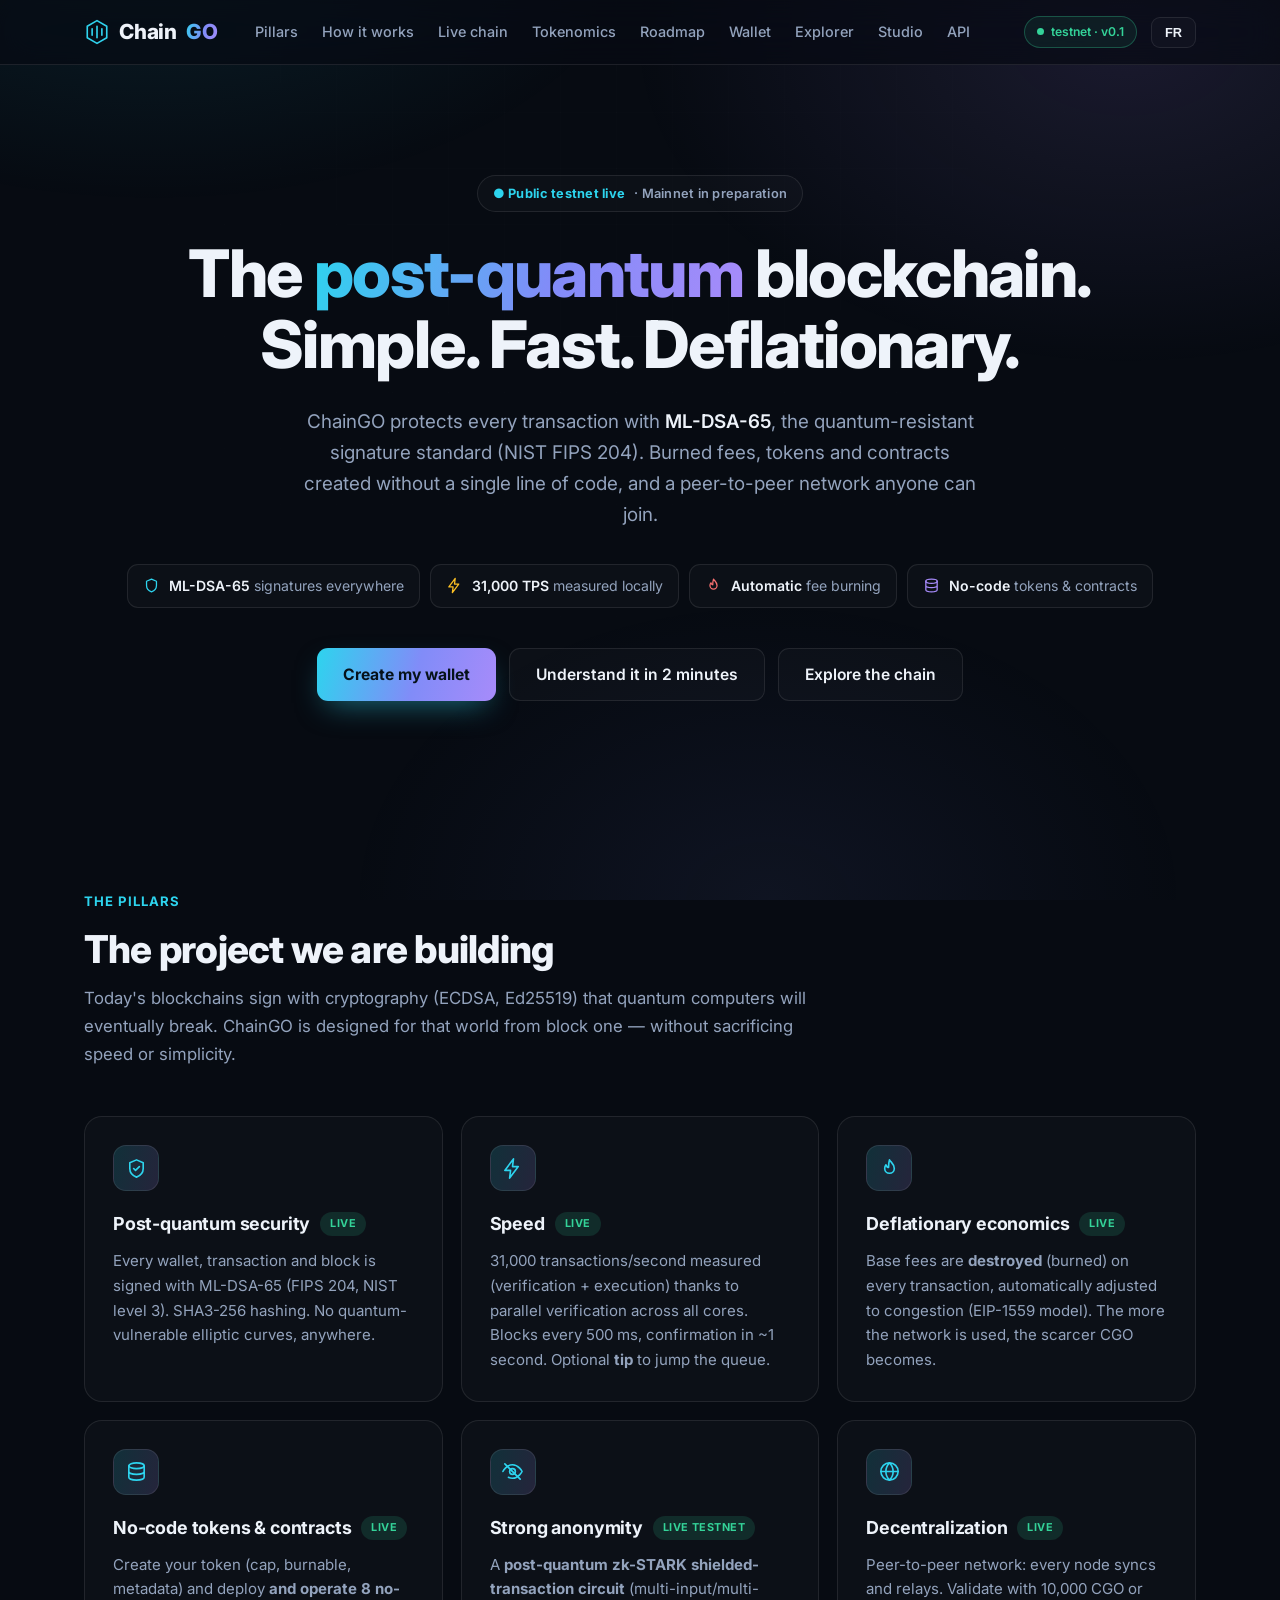
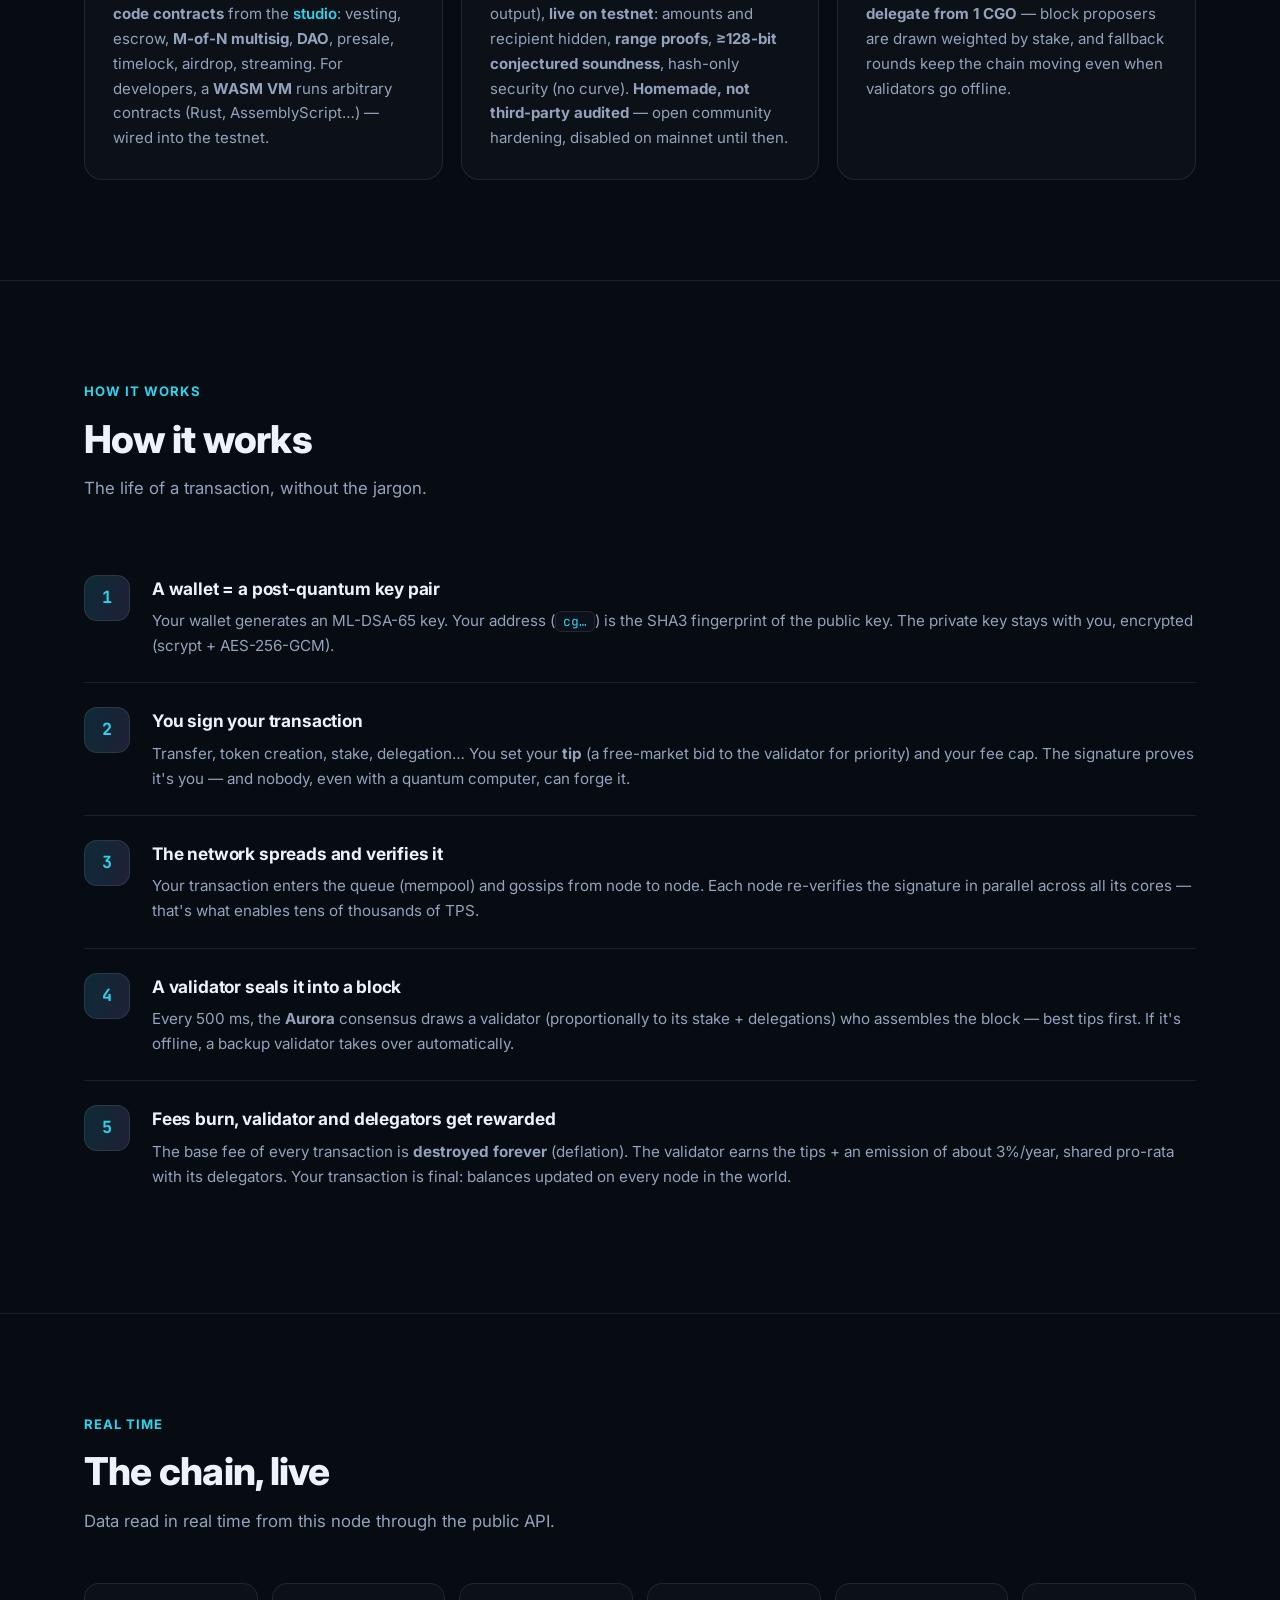
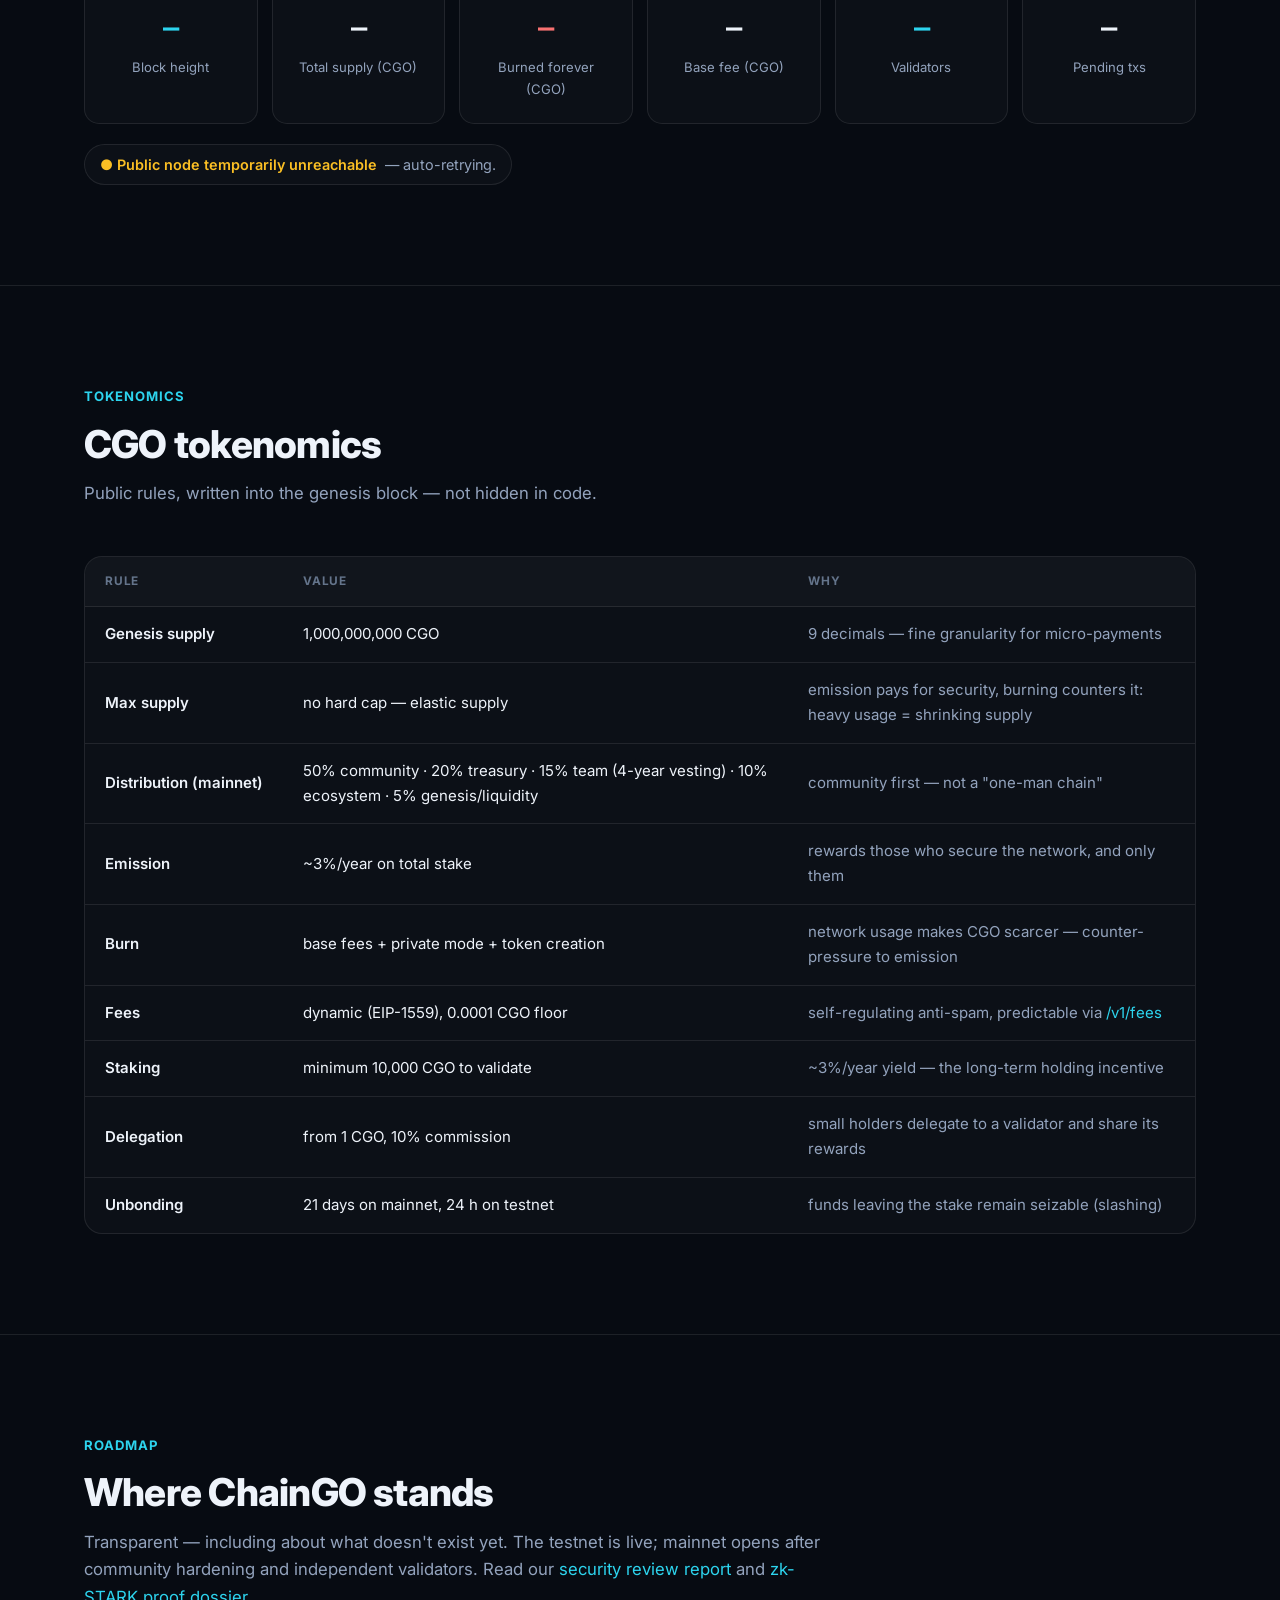
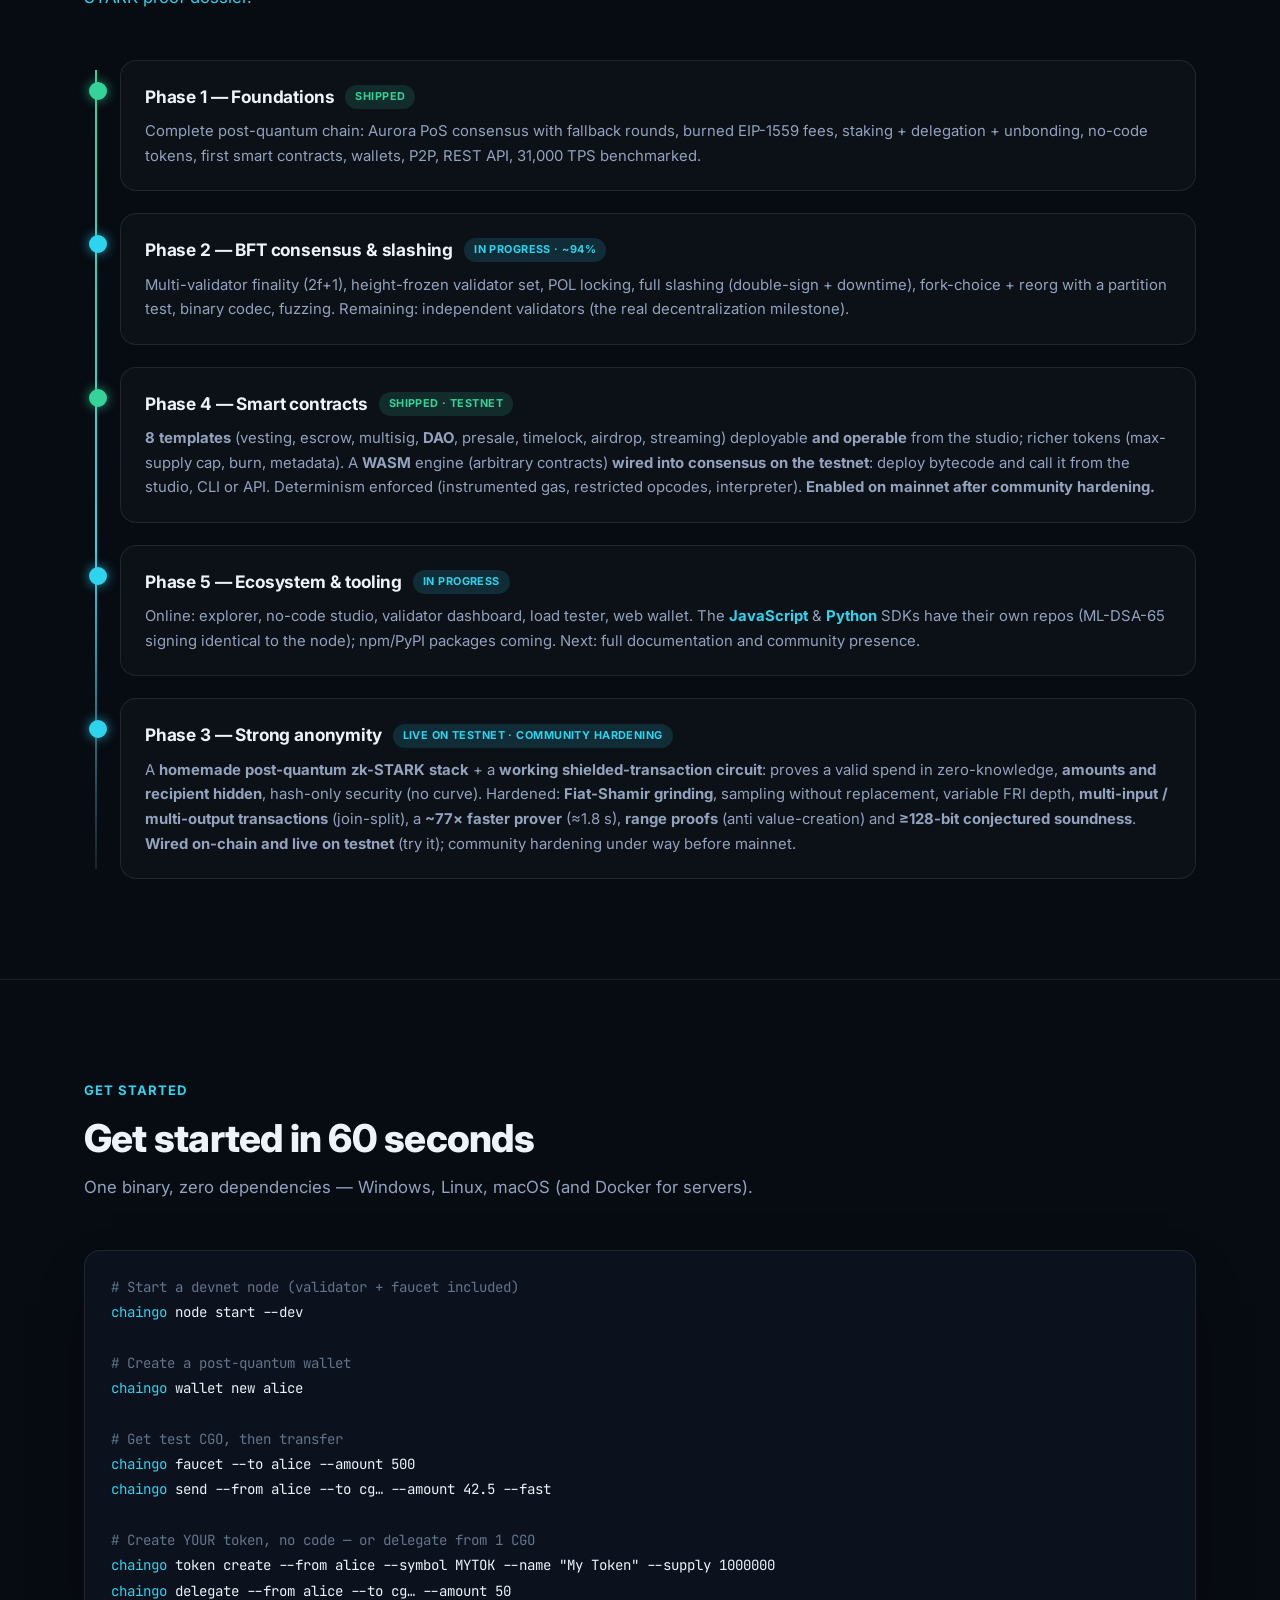
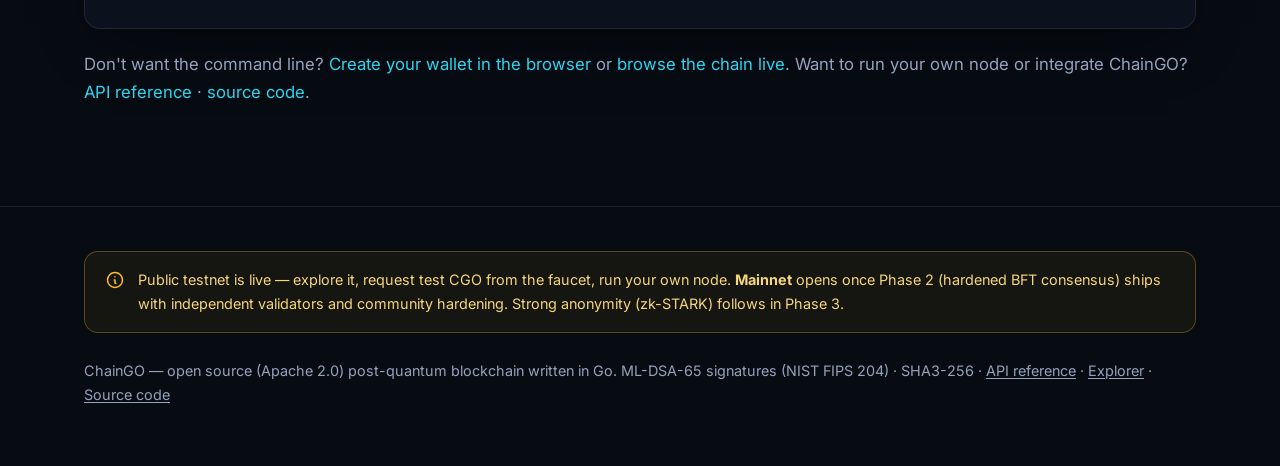
==== commit e8a61a85: "site: mettre à jour le contenu (privacy live, 8 templates, range-proofs, soundness) Le site retardai" ====
--- a/web/index.html
+++ b/web/index.html
@@ -332,12 +332,12 @@
       <div class="card reveal">
         <span class="ico"><svg viewBox="0 0 24 24" fill="none" stroke="currentColor" stroke-width="1.7" stroke-linecap="round" stroke-linejoin="round"><ellipse cx="12" cy="6" rx="8" ry="3"/><path d="M4 6v6c0 1.7 3.6 3 8 3s8-1.3 8-3V6M4 12v6c0 1.7 3.6 3 8 3s8-1.3 8-3v-6"/></svg></span>
         <h3 data-i18n="p.c4">Tokens &amp; contrats no-code <span class="tag live">Actif</span></h3>
-        <p data-i18n="p.c4d">Créez votre token et déployez des <b>smart contracts sans code</b> depuis le <a href="/studio/">studio</a> : vesting, escrow, <b>multisig M-of-N</b> et <b>DAO</b>. Pour les devs, une <b>VM WASM</b> exécute des contrats arbitraires (Rust, AssemblyScript…) — câblée sur le testnet.</p>
+        <p data-i18n="p.c4d">Créez votre token (plafond, burnable, métadonnées) et déployez <b>et opérez 8 contrats sans code</b> depuis le <a href="/studio/">studio</a> : vesting, escrow, <b>multisig M-of-N</b>, <b>DAO</b>, presale, timelock, airdrop, streaming. Pour les devs, une <b>VM WASM</b> exécute des contrats arbitraires (Rust, AssemblyScript…) — câblée sur le testnet.</p>
       </div>
       <div class="card reveal">
         <span class="ico"><svg viewBox="0 0 24 24" fill="none" stroke="currentColor" stroke-width="1.7" stroke-linecap="round" stroke-linejoin="round"><path d="M2 12s3.5-7 10-7 10 7 10 7-3.5 7-10 7c-1.6 0-3-.4-4.3-1"/><path d="M4 4l16 16"/><circle cx="12" cy="12" r="3"/></svg></span>
-        <h3 data-i18n="p.c5">Anonymat fort <span class="tag prog">R&amp;D</span></h3>
-        <p data-i18n="p.c5d">Pseudonyme aujourd'hui ; un <b>circuit de transaction blindée zk-STARK post-quantique</b> est déjà fonctionnel en R&amp;D (montants et destinataire cachés, sécurité hash-only). <b>Prototype maison, non audité, hors-consensus</b> — audit communautaire ouvert.</p>
+        <h3 data-i18n="p.c5">Anonymat fort <span class="tag live">Live testnet</span></h3>
+        <p data-i18n="p.c5d">Un <b>circuit de transaction blindée zk-STARK post-quantique</b> M-entrées/N-sorties, <b>actif sur le testnet</b> : montants et destinataire cachés, <b>range-proofs</b>, <b>soundness ≥128 bits</b> (conjecturée), sécurité hash-only (zéro courbe). <b>Crypto maison, non auditée par un tiers</b> — durcissement communautaire ouvert, désactivée sur mainnet jusque-là.</p>
       </div>
       <div class="card reveal">
         <span class="ico"><svg viewBox="0 0 24 24" fill="none" stroke="currentColor" stroke-width="1.7" stroke-linecap="round" stroke-linejoin="round"><circle cx="12" cy="12" r="9"/><path d="M3 12h18M12 3c2.5 2.5 3.8 5.6 3.8 9S14.5 18.5 12 21c-2.5-2.5-3.8-5.6-3.8-9S9.5 5.5 12 3Z"/></svg></span>
@@ -480,10 +480,12 @@
       <div class="phase done">
         <div class="pcard" data-i18n="r.p4">
           <h3>Phase 4 — Smart contracts <span class="tag live">Livré · testnet</span></h3>
-          <p>Vesting, escrow, multisig et <b>DAO</b> déployables depuis le studio. Moteur
-          <b>WASM</b> (contrats arbitraires) <b>câblé en consensus sur le testnet</b> : on déploie du
-          bytecode et on l'appelle depuis le studio, la CLI ou l'API. Déterminisme garanti
-          (gas instrumenté, opcodes restreints, interpréteur). <b>Activé sur mainnet après durcissement communautaire.</b></p>
+          <p><b>8 templates</b> (vesting, escrow, multisig, <b>DAO</b>, presale, timelock, airdrop,
+          streaming) déployables <b>et opérables</b> depuis le studio ; tokens enrichis (plafond
+          max-supply, burn, métadonnées). Moteur <b>WASM</b> (contrats arbitraires) <b>câblé en
+          consensus sur le testnet</b> : on déploie du bytecode et on l'appelle depuis le studio, la
+          CLI ou l'API. Déterminisme garanti (gas instrumenté, opcodes restreints, interpréteur).
+          <b>Activé sur mainnet après durcissement communautaire.</b></p>
         </div>
       </div>
       <div class="phase prog">
@@ -497,14 +499,15 @@
       </div>
       <div class="phase prog">
         <div class="pcard" data-i18n="r.p3">
-          <h3>Phase 3 — Anonymat fort <span class="tag prog">Live testnet · revue de sécurité</span></h3>
+          <h3>Phase 3 — Anonymat fort <span class="tag prog">Live testnet · durcissement communautaire</span></h3>
           <p>Pile <b>zk-STARK maison post-quantique</b> + un <b>circuit de transaction
           blindée fonctionnel</b> : prouve en zero-knowledge une dépense valide,
           <b>montants et destinataire cachés</b>, sécurité hash-only (zéro courbe).
           Durci : <b>grinding Fiat-Shamir</b>, requêtes sans remise, profondeur FRI
-          variable, <b>transactions multi-entrées / multi-sorties</b> (join-split), et
-          <b>prouveur ~77× plus rapide</b> (≈1,8 s). <b>Activé sur le testnet</b> (à
-          essayer) ; revue de sécurité en cours avant activation sur le mainnet.</p>
+          variable, <b>transactions multi-entrées / multi-sorties</b> (join-split),
+          <b>prouveur ~77× plus rapide</b> (≈1,8 s), <b>range-proofs</b> (anti création de
+          valeur) et <b>soundness ≥128 bits</b> (conjecturée). <b>Câblé on-chain et activé
+          sur le testnet</b> (à essayer) ; durcissement communautaire en cours avant le mainnet.</p>
         </div>
       </div>
     </div>
@@ -580,9 +583,9 @@
   'p.c3': `Deflationary economics <span class="tag live">Live</span>`,
   'p.c3d': `Base fees are <b>destroyed</b> (burned) on every transaction, automatically adjusted to congestion (EIP-1559 model). The more the network is used, the scarcer CGO becomes.`,
   'p.c4': `No-code tokens &amp; contracts <span class="tag live">Live</span>`,
-  'p.c4d': `Create your token and deploy <b>smart contracts without code</b> from the <a href="/studio/">studio</a>: vesting, escrow, <b>M-of-N multisig</b> and <b>DAO</b>. For developers, a <b>WASM VM</b> runs arbitrary contracts (Rust, AssemblyScript…) — wired into the testnet.`,
-  'p.c5': `Strong anonymity <span class="tag prog">R&amp;D</span>`,
-  'p.c5d': `Pseudonymous today; a <b>post-quantum zk-STARK shielded-transaction circuit</b> already works in R&amp;D (amounts and recipient hidden, hash-only security). <b>Homemade, unaudited, out-of-consensus</b> — open to community audit.`,
+  'p.c4d': `Create your token (cap, burnable, metadata) and deploy <b>and operate 8 no-code contracts</b> from the <a href="/studio/">studio</a>: vesting, escrow, <b>M-of-N multisig</b>, <b>DAO</b>, presale, timelock, airdrop, streaming. For developers, a <b>WASM VM</b> runs arbitrary contracts (Rust, AssemblyScript…) — wired into the testnet.`,
+  'p.c5': `Strong anonymity <span class="tag live">Live testnet</span>`,
+  'p.c5d': `A <b>post-quantum zk-STARK shielded-transaction circuit</b> (multi-input/multi-output), <b>live on testnet</b>: amounts and recipient hidden, <b>range proofs</b>, <b>≥128-bit conjectured soundness</b>, hash-only security (no curve). <b>Homemade, not third-party audited</b> — open community hardening, disabled on mainnet until then.`,
   'p.c6': `Decentralization <span class="tag live">Live</span>`,
   'p.c6d': `Peer-to-peer network: every node syncs and relays. Validate with 10,000 CGO or <b>delegate from 1 CGO</b> — block proposers are drawn weighted by stake, and fallback rounds keep the chain moving even when validators go offline.`,
   'f.kicker': `How it works`,
@@ -616,9 +619,9 @@
   'r.lead': `Transparent — including about what doesn't exist yet. The testnet is live; mainnet opens after community hardening and independent validators. Read our <a href="https://github.com/ghisdot/chaingo/blob/main/docs/SECURITY-REVIEW.md" rel="noopener">security review report</a> and <a href="https://github.com/ghisdot/chaingo/blob/main/docs/PREUVE-PHASE3.md" rel="noopener">zk-STARK proof dossier</a>.`,
   'r.p1': `<h3>Phase 1 — Foundations <span class="tag live">Shipped</span></h3><p>Complete post-quantum chain: Aurora PoS consensus with fallback rounds, burned EIP-1559 fees, staking + delegation + unbonding, no-code tokens, first smart contracts, wallets, P2P, REST API, 31,000 TPS benchmarked.</p>`,
   'r.p2': `<h3>Phase 2 — BFT consensus &amp; slashing <span class="tag prog">In progress · ~94%</span></h3><p>Multi-validator finality (2f+1), height-frozen validator set, POL locking, full slashing (double-sign + downtime), fork-choice + reorg with a partition test, binary codec, fuzzing. Remaining: independent validators (the real decentralization milestone).</p>`,
-  'r.p4': `<h3>Phase 4 — Smart contracts <span class="tag live">Shipped · testnet</span></h3><p>Vesting, escrow, multisig and <b>DAO</b> deployable from the studio. A <b>WASM</b> engine (arbitrary contracts) <b>wired into consensus on the testnet</b>: deploy bytecode and call it from the studio, CLI or API. Determinism enforced (instrumented gas, restricted opcodes, interpreter). <b>Enabled on mainnet after community hardening.</b></p>`,
+  'r.p4': `<h3>Phase 4 — Smart contracts <span class="tag live">Shipped · testnet</span></h3><p><b>8 templates</b> (vesting, escrow, multisig, <b>DAO</b>, presale, timelock, airdrop, streaming) deployable <b>and operable</b> from the studio; richer tokens (max-supply cap, burn, metadata). A <b>WASM</b> engine (arbitrary contracts) <b>wired into consensus on the testnet</b>: deploy bytecode and call it from the studio, CLI or API. Determinism enforced (instrumented gas, restricted opcodes, interpreter). <b>Enabled on mainnet after community hardening.</b></p>`,
   'r.p5': `<h3>Phase 5 — Ecosystem &amp; tooling <span class="tag prog">In progress</span></h3><p>Online: explorer, no-code studio, validator dashboard, load tester, web wallet. The <b><a href="https://github.com/ghisdot/chaingo-sdk-js" rel="noopener">JavaScript</a></b> &amp; <b><a href="https://github.com/ghisdot/chaingo-sdk-py" rel="noopener">Python</a></b> SDKs have their own repos (ML-DSA-65 signing identical to the node); npm/PyPI packages coming. Next: full documentation and community presence.</p>`,
-  'r.p3': `<h3>Phase 3 — Strong anonymity <span class="tag prog">Live on testnet · security review</span></h3><p>A <b>homemade post-quantum zk-STARK stack</b> + a <b>working shielded-transaction circuit</b>: proves a valid spend in zero-knowledge, <b>amounts and recipient hidden</b>, hash-only security (no curve). Hardened: <b>Fiat-Shamir grinding</b>, sampling without replacement, variable FRI depth, <b>multi-input / multi-output transactions</b> (join-split), and a <b>~77× faster prover</b> (≈1.8 s). <b>Live on testnet</b> (try it); security review under way before mainnet activation.</p>`,
+  'r.p3': `<h3>Phase 3 — Strong anonymity <span class="tag prog">Live on testnet · community hardening</span></h3><p>A <b>homemade post-quantum zk-STARK stack</b> + a <b>working shielded-transaction circuit</b>: proves a valid spend in zero-knowledge, <b>amounts and recipient hidden</b>, hash-only security (no curve). Hardened: <b>Fiat-Shamir grinding</b>, sampling without replacement, variable FRI depth, <b>multi-input / multi-output transactions</b> (join-split), a <b>~77× faster prover</b> (≈1.8 s), <b>range proofs</b> (anti value-creation) and <b>≥128-bit conjectured soundness</b>. <b>Wired on-chain and live on testnet</b> (try it); community hardening under way before mainnet.</p>`,
   'd.kicker': `Get started`,
   'd.h2': `Get started in 60 seconds`,
   'd.lead': `One binary, zero dependencies — Windows, Linux, macOS (and Docker for servers).`,
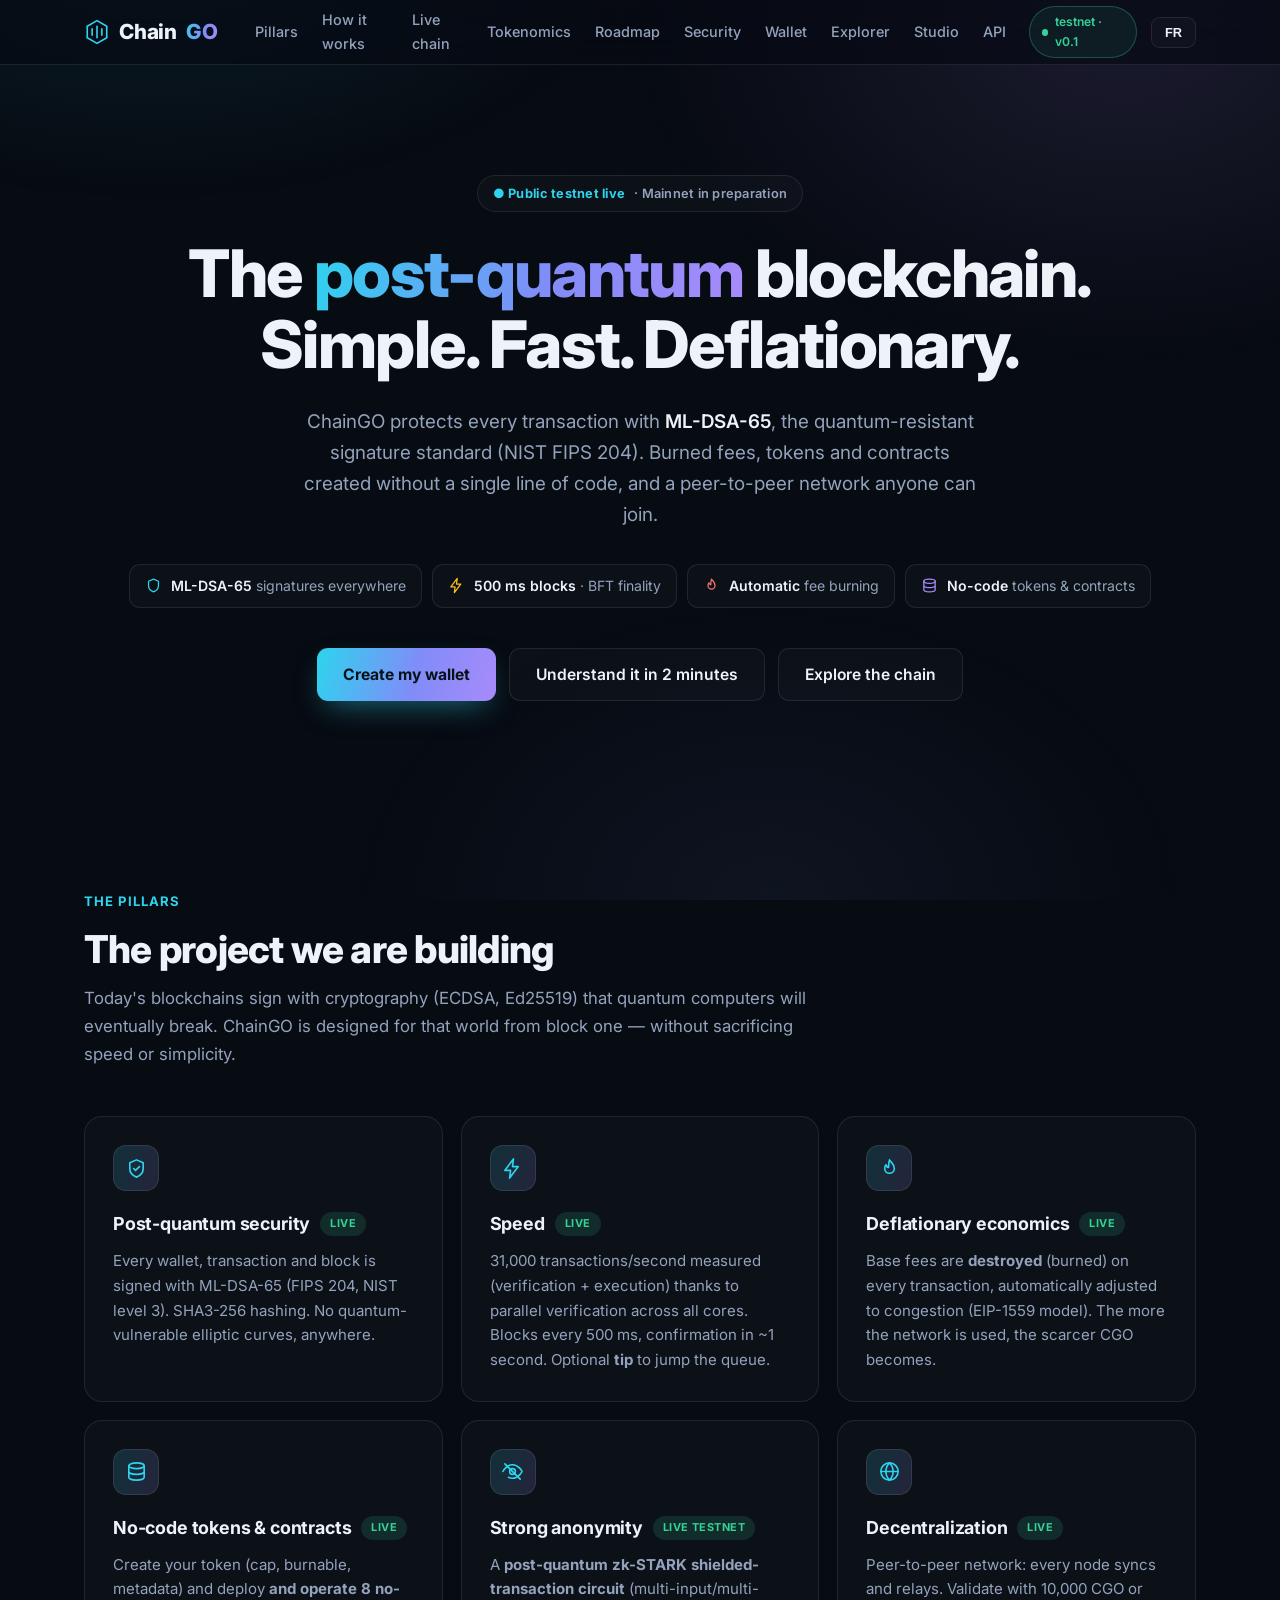
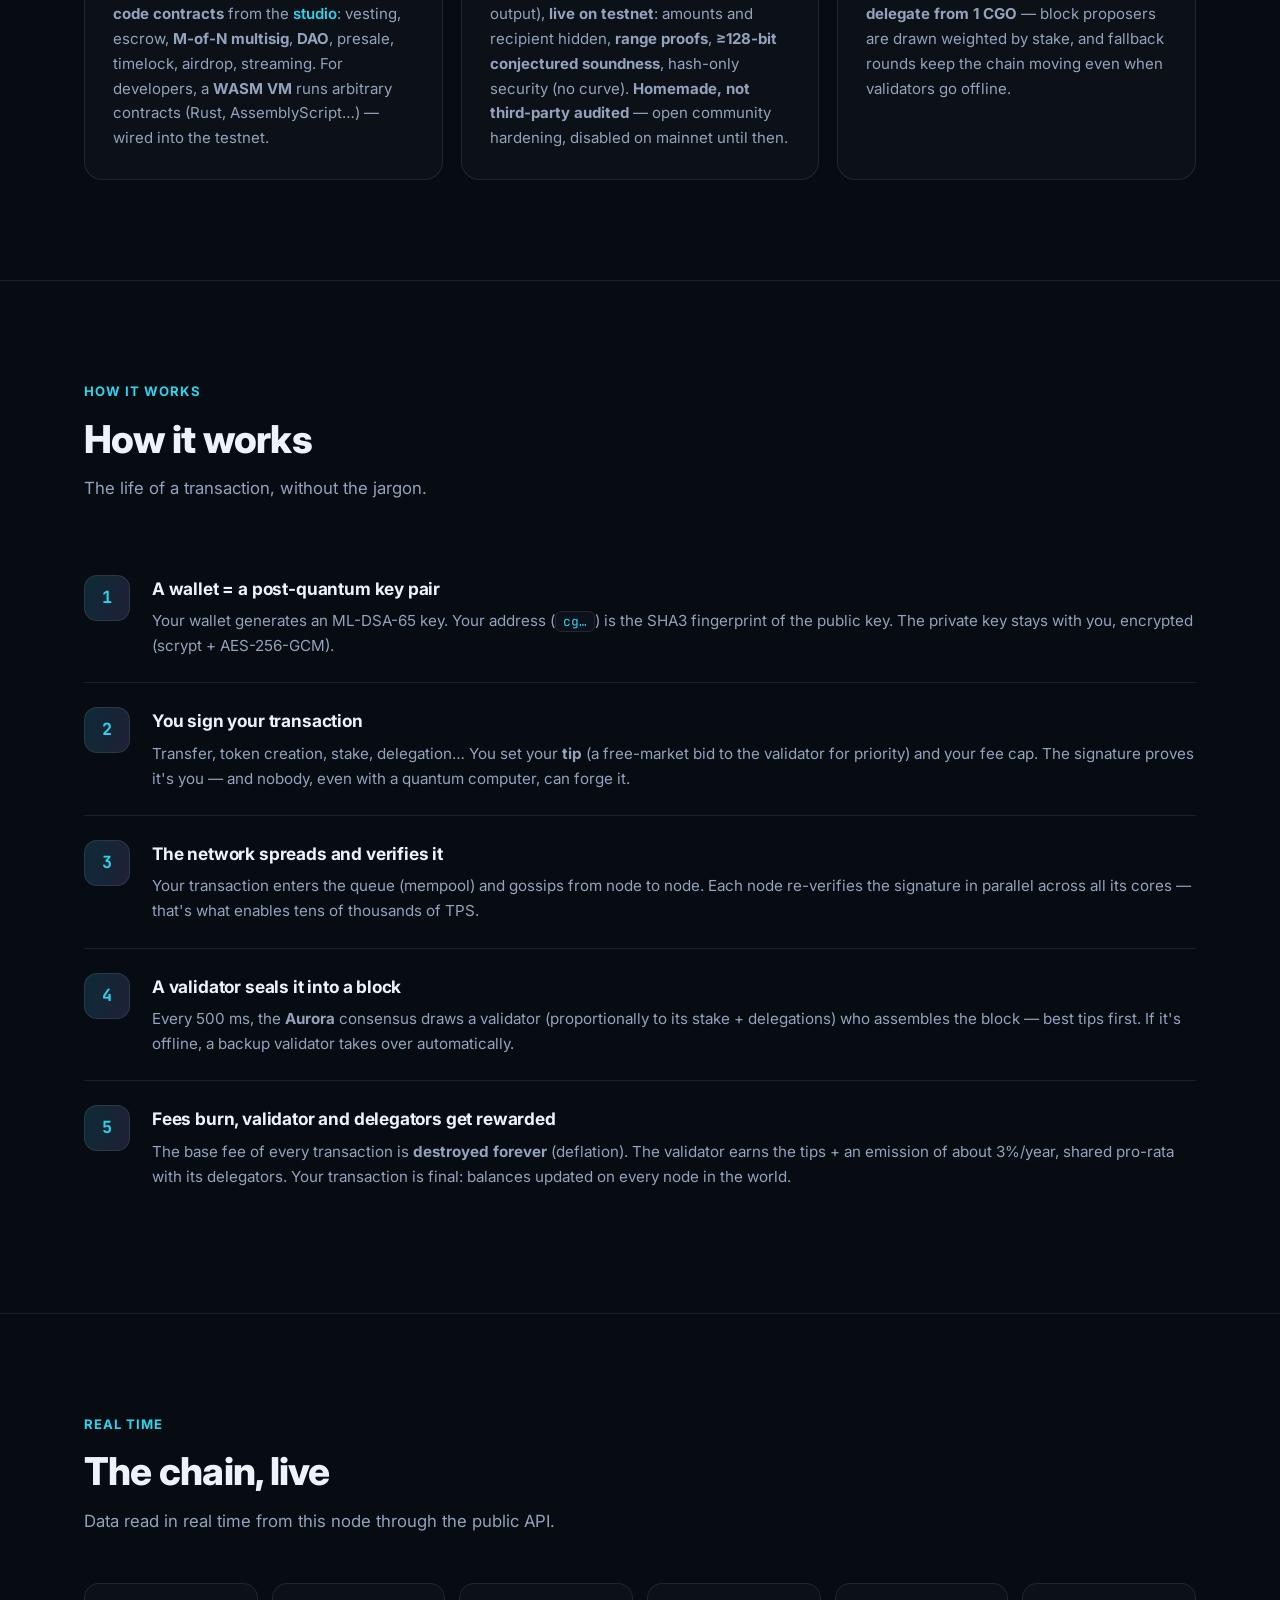
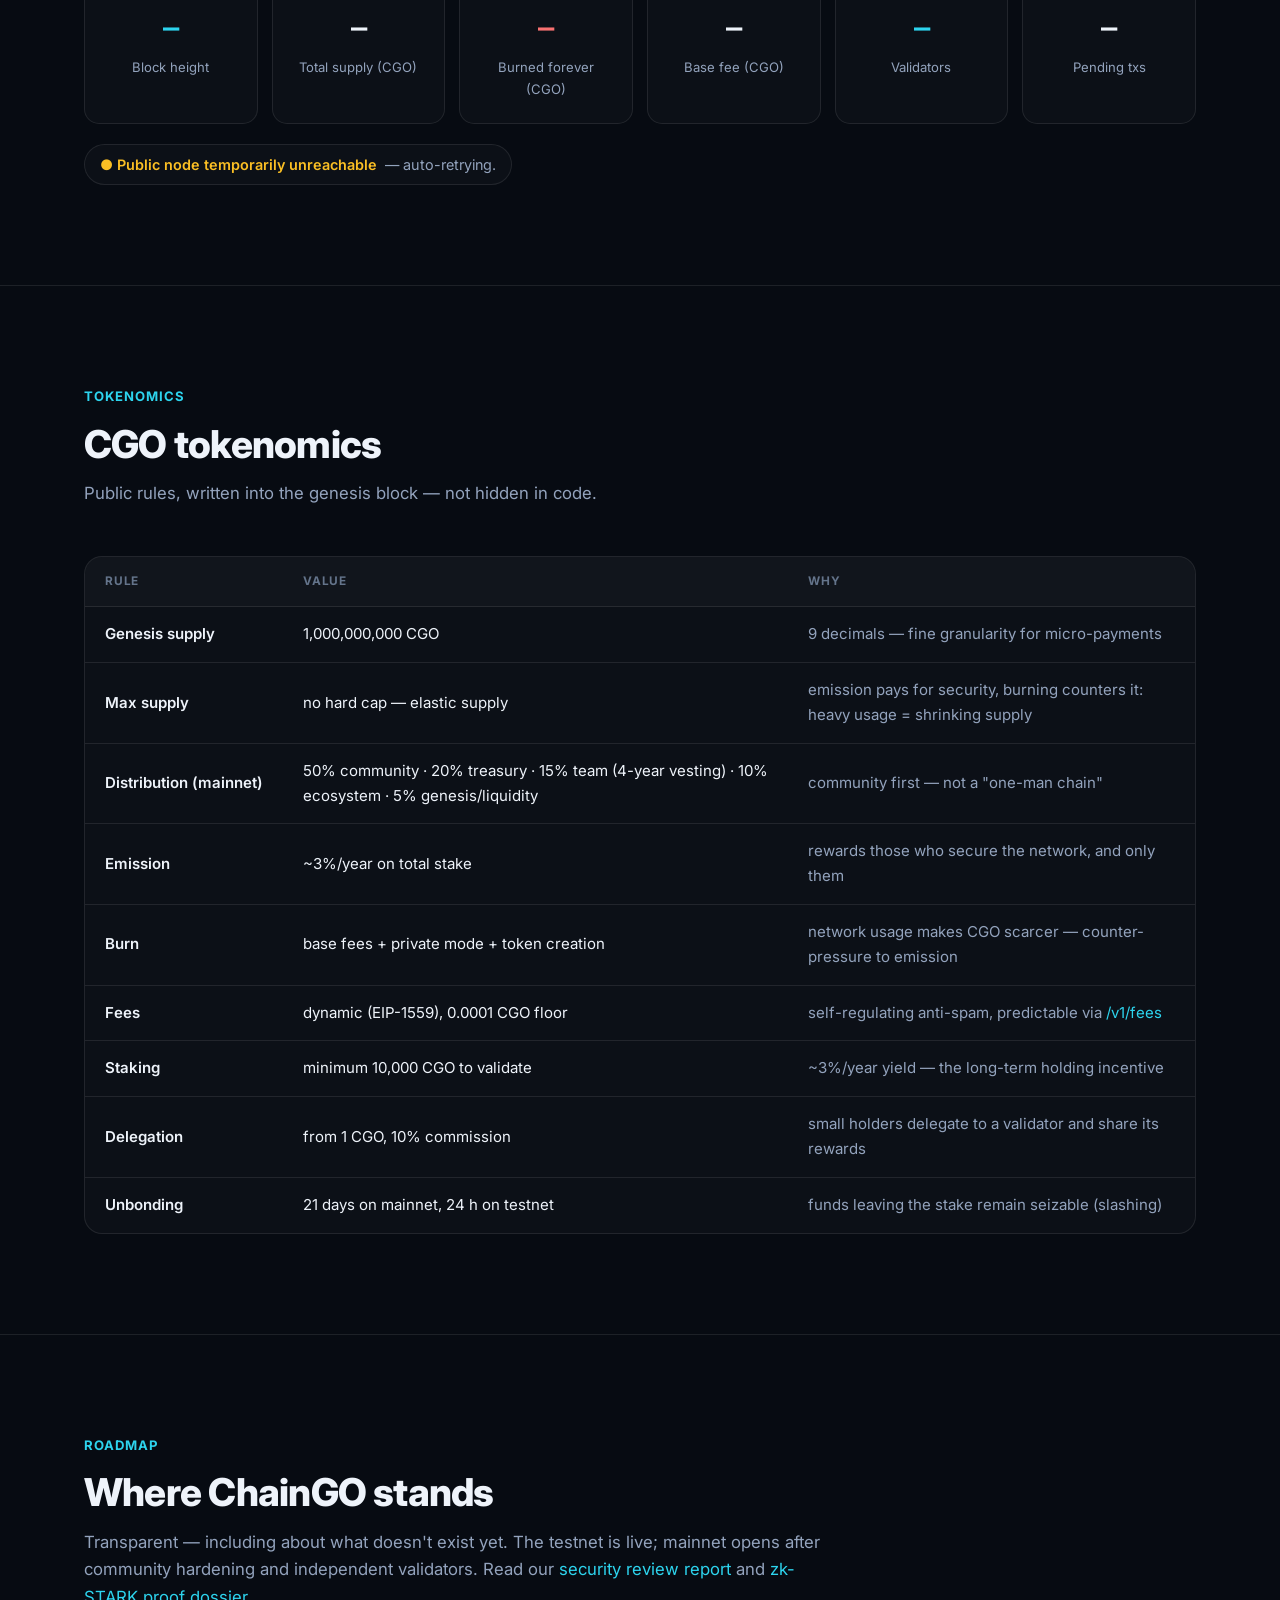
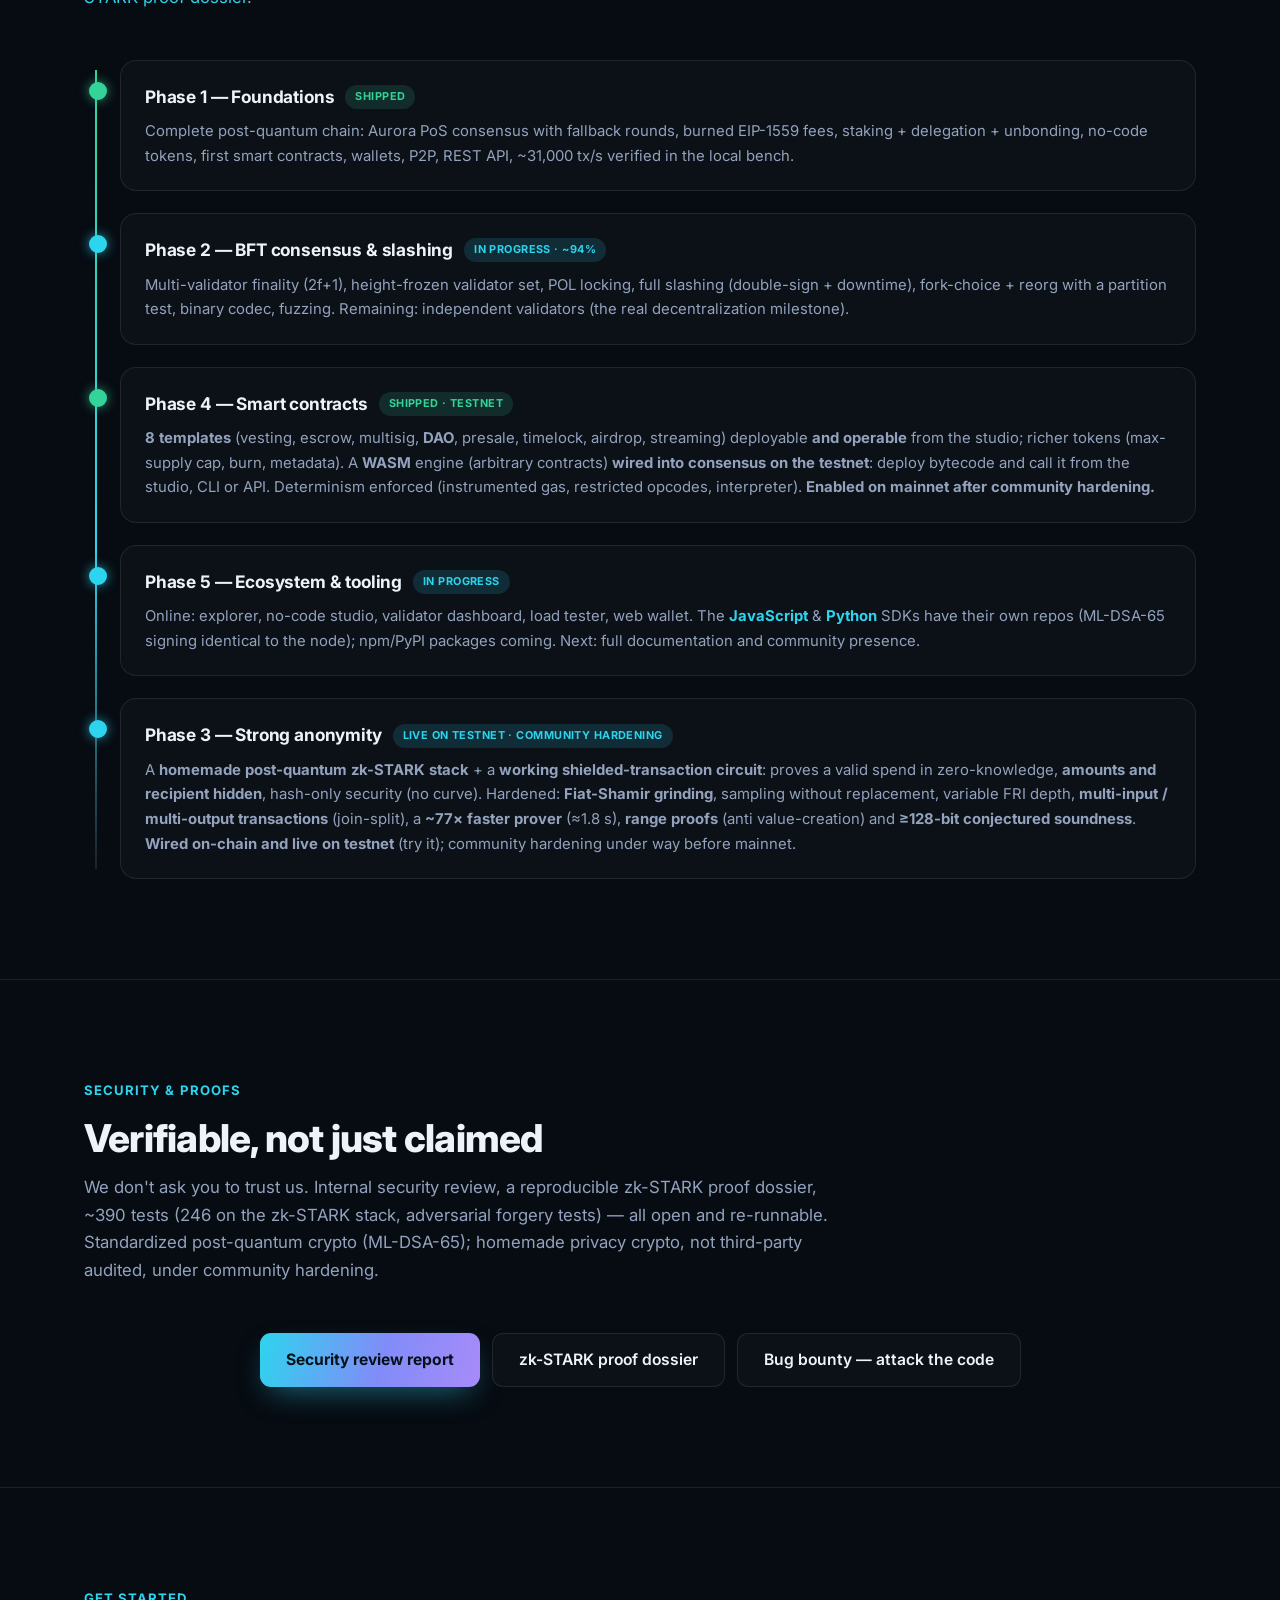
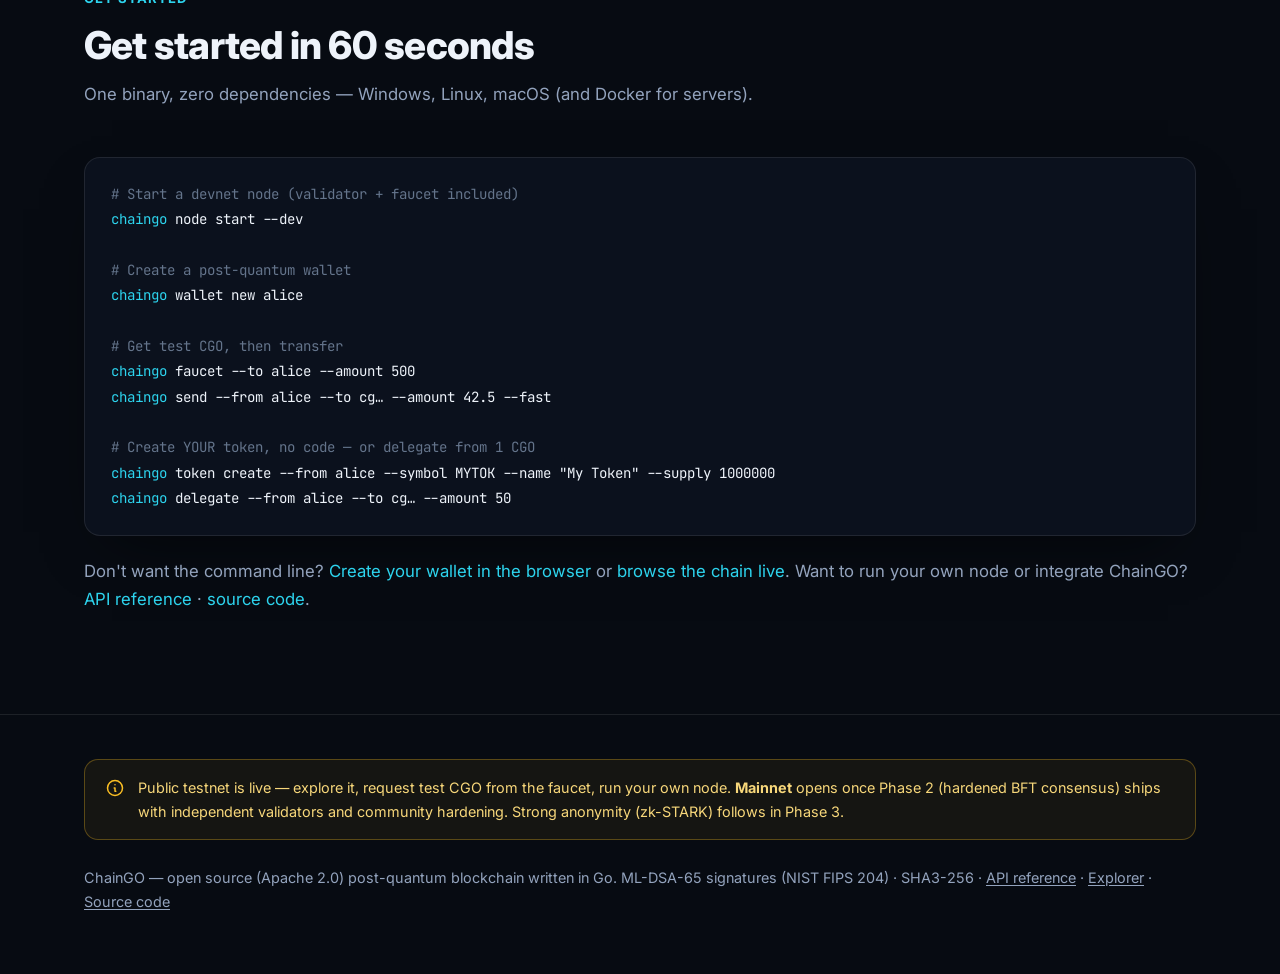
==== commit 565ef133: "site: encart « Sécurité & preuves » + remplacer le badge 31k TPS - Nouvelle section #securite (FR + " ====
--- a/web/index.html
+++ b/web/index.html
@@ -4,7 +4,7 @@
 <meta charset="UTF-8">
 <meta name="viewport" content="width=device-width, initial-scale=1.0">
 <title>ChainGO — La blockchain post-quantique</title>
-<meta name="description" content="ChainGO : blockchain résistante au quantique (ML-DSA-65), 31 000 TPS mesurés, burn automatique, tokens no-code. Décentralisée, simple, rapide.">
+<meta name="description" content="ChainGO : blockchain résistante au quantique (ML-DSA-65), blocs 500 ms à finalité BFT, burn automatique, tokens no-code. Décentralisée, simple, rapide.">
 <meta name="theme-color" content="#070b12">
 <link rel="preconnect" href="https://fonts.googleapis.com">
 <link rel="preconnect" href="https://fonts.gstatic.com" crossorigin>
@@ -267,6 +267,7 @@
       <a class="link" href="#stats" data-i18n="nav3">Chaîne en direct</a>
       <a class="link opt" href="#tokenomics" data-i18n="nav4">Tokenomics</a>
       <a class="link" href="#roadmap" data-i18n="nav5">Feuille de route</a>
+      <a class="link opt" href="#securite" data-i18n="nav6">Sécurité</a>
       <a class="link opt" href="/wallet/" data-i18n="navwallet">Wallet</a>
       <a class="link opt" href="/explorer/" data-i18n="navexplorer">Explorateur</a>
       <a class="link opt" href="/studio/" data-i18n="navstudio">Studio</a>
@@ -290,7 +291,7 @@
     </p>
     <div class="badges">
       <span class="badge"><svg class="icon-cyan" viewBox="0 0 24 24" fill="none" stroke="currentColor" stroke-width="1.8" stroke-linecap="round" stroke-linejoin="round"><path d="M12 3l7 3v6c0 4.5-3 7.5-7 9-4-1.5-7-4.5-7-9V6l7-3Z"/></svg><span data-i18n="b1">Signatures <b>ML-DSA-65</b> partout</span></span>
-      <span class="badge"><svg class="icon-amber" viewBox="0 0 24 24" fill="none" stroke="currentColor" stroke-width="1.8" stroke-linecap="round" stroke-linejoin="round"><path d="M13 2 4 14h6l-1 8 9-12h-6l1-8Z"/></svg><span data-i18n="b2"><b>31 000 TPS</b> mesurés en local</span></span>
+      <span class="badge"><svg class="icon-amber" viewBox="0 0 24 24" fill="none" stroke="currentColor" stroke-width="1.8" stroke-linecap="round" stroke-linejoin="round"><path d="M13 2 4 14h6l-1 8 9-12h-6l1-8Z"/></svg><span data-i18n="b2"><b>Blocs en 500 ms</b> · finalité BFT</span></span>
       <span class="badge"><svg class="icon-red" viewBox="0 0 24 24" fill="none" stroke="currentColor" stroke-width="1.8" stroke-linecap="round" stroke-linejoin="round"><path d="M12 3c2 3 5 4.5 5 9a5 5 0 0 1-10 0c0-1.5.5-2.8 1.3-3.8C9 10 9.5 11 11 11c0-3 0-5 1-8Z"/></svg><span data-i18n="b3">Burn <b>automatique</b> des frais</span></span>
       <span class="badge"><svg class="icon-violet" viewBox="0 0 24 24" fill="none" stroke="currentColor" stroke-width="1.8" stroke-linecap="round" stroke-linejoin="round"><ellipse cx="12" cy="6" rx="8" ry="3"/><path d="M4 6v6c0 1.7 3.6 3 8 3s8-1.3 8-3V6M4 12v6c0 1.7 3.6 3 8 3s8-1.3 8-3v-6"/></svg><span data-i18n="b4">Tokens &amp; contrats <b>no-code</b></span></span>
     </div>
@@ -466,7 +467,7 @@
           <h3>Phase 1 — Fondations <span class="tag live">Livré</span></h3>
           <p>Chaîne post-quantique complète : consensus PoS Aurora avec rounds de secours,
           frais EIP-1559 brûlés, staking + délégation + unbonding, tokens no-code,
-          premiers smart contracts, wallets, P2P, API REST, 31 000 TPS au bench.</p>
+          premiers smart contracts, wallets, P2P, API REST, ~31 000 tx/s vérifiés au bench local.</p>
         </div>
       </div>
       <div class="phase prog">
@@ -514,6 +515,21 @@
   </div>
 </section>
 
+<section id="securite">
+  <div class="wrap">
+    <div class="head reveal">
+      <div class="kicker" data-i18n="sec.kicker">Sécurité &amp; preuves</div>
+      <h2 data-i18n="sec.h2">Vérifiable, pas déclaratif</h2>
+      <p class="lead" data-i18n="sec.lead">On ne vous demande pas de nous croire. Revue de sécurité interne, dossier de preuve zk-STARK reproductible, ~390 tests (dont 246 sur la pile zk-STARK, tests adverses de forgerie) — tout est ouvert et rejouable. Crypto post-quantique standardisée (ML-DSA-65) ; crypto vie-privée maison, non auditée par un tiers, en durcissement communautaire.</p>
+    </div>
+    <div class="reveal" style="display:flex;justify-content:center;gap:12px;flex-wrap:wrap;margin-top:8px">
+      <a class="btn primary" href="https://github.com/ghisdot/chaingo/blob/main/docs/SECURITY-REVIEW.md" rel="noopener" data-i18n="sec.b1">Rapport de revue de sécurité</a>
+      <a class="btn" href="https://github.com/ghisdot/chaingo/blob/main/docs/PREUVE-PHASE3.md" rel="noopener" data-i18n="sec.b2">Dossier de preuve zk-STARK</a>
+      <a class="btn" href="https://github.com/ghisdot/chaingo/blob/main/BUG-BOUNTY.md" rel="noopener" data-i18n="sec.b3">Bug bounty — attaquez le code</a>
+    </div>
+  </div>
+</section>
+
 <section id="demarrer">
   <div class="wrap">
     <div class="head reveal">
@@ -564,13 +580,13 @@
 document.querySelectorAll('[data-i18n]').forEach(el => { FR[el.dataset.i18n] = el.innerHTML; });
 
 const EN = {
-  nav1: `Pillars`, nav2: `How it works`, nav3: `Live chain`, nav4: `Tokenomics`, nav5: `Roadmap`,
+  nav1: `Pillars`, nav2: `How it works`, nav3: `Live chain`, nav4: `Tokenomics`, nav5: `Roadmap`, nav6: `Security`,
   navwallet: `Wallet`, navexplorer: `Explorer`, navstudio: `Studio`, navpill: `testnet · v0.1`,
   cta0: `Create my wallet`,
   'hero.eyebrow': `<b>● Public testnet live</b> · Mainnet in preparation`,
   'hero.h1': `The <span class="grad-text">post-quantum</span> blockchain.<br>Simple. Fast. Deflationary.`,
   'hero.sub': `ChainGO protects every transaction with <b>ML-DSA-65</b>, the quantum-resistant signature standard (NIST FIPS 204). Burned fees, tokens and contracts created without a single line of code, and a peer-to-peer network anyone can join.`,
-  b1: `<b>ML-DSA-65</b> signatures everywhere`, b2: `<b>31,000 TPS</b> measured locally`,
+  b1: `<b>ML-DSA-65</b> signatures everywhere`, b2: `<b>500 ms blocks</b> · BFT finality`,
   b3: `<b>Automatic</b> fee burning`, b4: `<b>No-code</b> tokens &amp; contracts`,
   cta1: `Understand it in 2 minutes`, cta2: `Explore the chain`,
   'p.kicker': `The pillars`,
@@ -617,11 +633,17 @@
   'r.kicker': `Roadmap`,
   'r.h2': `Where ChainGO stands`,
   'r.lead': `Transparent — including about what doesn't exist yet. The testnet is live; mainnet opens after community hardening and independent validators. Read our <a href="https://github.com/ghisdot/chaingo/blob/main/docs/SECURITY-REVIEW.md" rel="noopener">security review report</a> and <a href="https://github.com/ghisdot/chaingo/blob/main/docs/PREUVE-PHASE3.md" rel="noopener">zk-STARK proof dossier</a>.`,
-  'r.p1': `<h3>Phase 1 — Foundations <span class="tag live">Shipped</span></h3><p>Complete post-quantum chain: Aurora PoS consensus with fallback rounds, burned EIP-1559 fees, staking + delegation + unbonding, no-code tokens, first smart contracts, wallets, P2P, REST API, 31,000 TPS benchmarked.</p>`,
+  'r.p1': `<h3>Phase 1 — Foundations <span class="tag live">Shipped</span></h3><p>Complete post-quantum chain: Aurora PoS consensus with fallback rounds, burned EIP-1559 fees, staking + delegation + unbonding, no-code tokens, first smart contracts, wallets, P2P, REST API, ~31,000 tx/s verified in the local bench.</p>`,
   'r.p2': `<h3>Phase 2 — BFT consensus &amp; slashing <span class="tag prog">In progress · ~94%</span></h3><p>Multi-validator finality (2f+1), height-frozen validator set, POL locking, full slashing (double-sign + downtime), fork-choice + reorg with a partition test, binary codec, fuzzing. Remaining: independent validators (the real decentralization milestone).</p>`,
   'r.p4': `<h3>Phase 4 — Smart contracts <span class="tag live">Shipped · testnet</span></h3><p><b>8 templates</b> (vesting, escrow, multisig, <b>DAO</b>, presale, timelock, airdrop, streaming) deployable <b>and operable</b> from the studio; richer tokens (max-supply cap, burn, metadata). A <b>WASM</b> engine (arbitrary contracts) <b>wired into consensus on the testnet</b>: deploy bytecode and call it from the studio, CLI or API. Determinism enforced (instrumented gas, restricted opcodes, interpreter). <b>Enabled on mainnet after community hardening.</b></p>`,
   'r.p5': `<h3>Phase 5 — Ecosystem &amp; tooling <span class="tag prog">In progress</span></h3><p>Online: explorer, no-code studio, validator dashboard, load tester, web wallet. The <b><a href="https://github.com/ghisdot/chaingo-sdk-js" rel="noopener">JavaScript</a></b> &amp; <b><a href="https://github.com/ghisdot/chaingo-sdk-py" rel="noopener">Python</a></b> SDKs have their own repos (ML-DSA-65 signing identical to the node); npm/PyPI packages coming. Next: full documentation and community presence.</p>`,
   'r.p3': `<h3>Phase 3 — Strong anonymity <span class="tag prog">Live on testnet · community hardening</span></h3><p>A <b>homemade post-quantum zk-STARK stack</b> + a <b>working shielded-transaction circuit</b>: proves a valid spend in zero-knowledge, <b>amounts and recipient hidden</b>, hash-only security (no curve). Hardened: <b>Fiat-Shamir grinding</b>, sampling without replacement, variable FRI depth, <b>multi-input / multi-output transactions</b> (join-split), a <b>~77× faster prover</b> (≈1.8 s), <b>range proofs</b> (anti value-creation) and <b>≥128-bit conjectured soundness</b>. <b>Wired on-chain and live on testnet</b> (try it); community hardening under way before mainnet.</p>`,
+  'sec.kicker': `Security &amp; proofs`,
+  'sec.h2': `Verifiable, not just claimed`,
+  'sec.lead': `We don't ask you to trust us. Internal security review, a reproducible zk-STARK proof dossier, ~390 tests (246 on the zk-STARK stack, adversarial forgery tests) — all open and re-runnable. Standardized post-quantum crypto (ML-DSA-65); homemade privacy crypto, not third-party audited, under community hardening.`,
+  'sec.b1': `Security review report`,
+  'sec.b2': `zk-STARK proof dossier`,
+  'sec.b3': `Bug bounty — attack the code`,
   'd.kicker': `Get started`,
   'd.h2': `Get started in 60 seconds`,
   'd.lead': `One binary, zero dependencies — Windows, Linux, macOS (and Docker for servers).`,
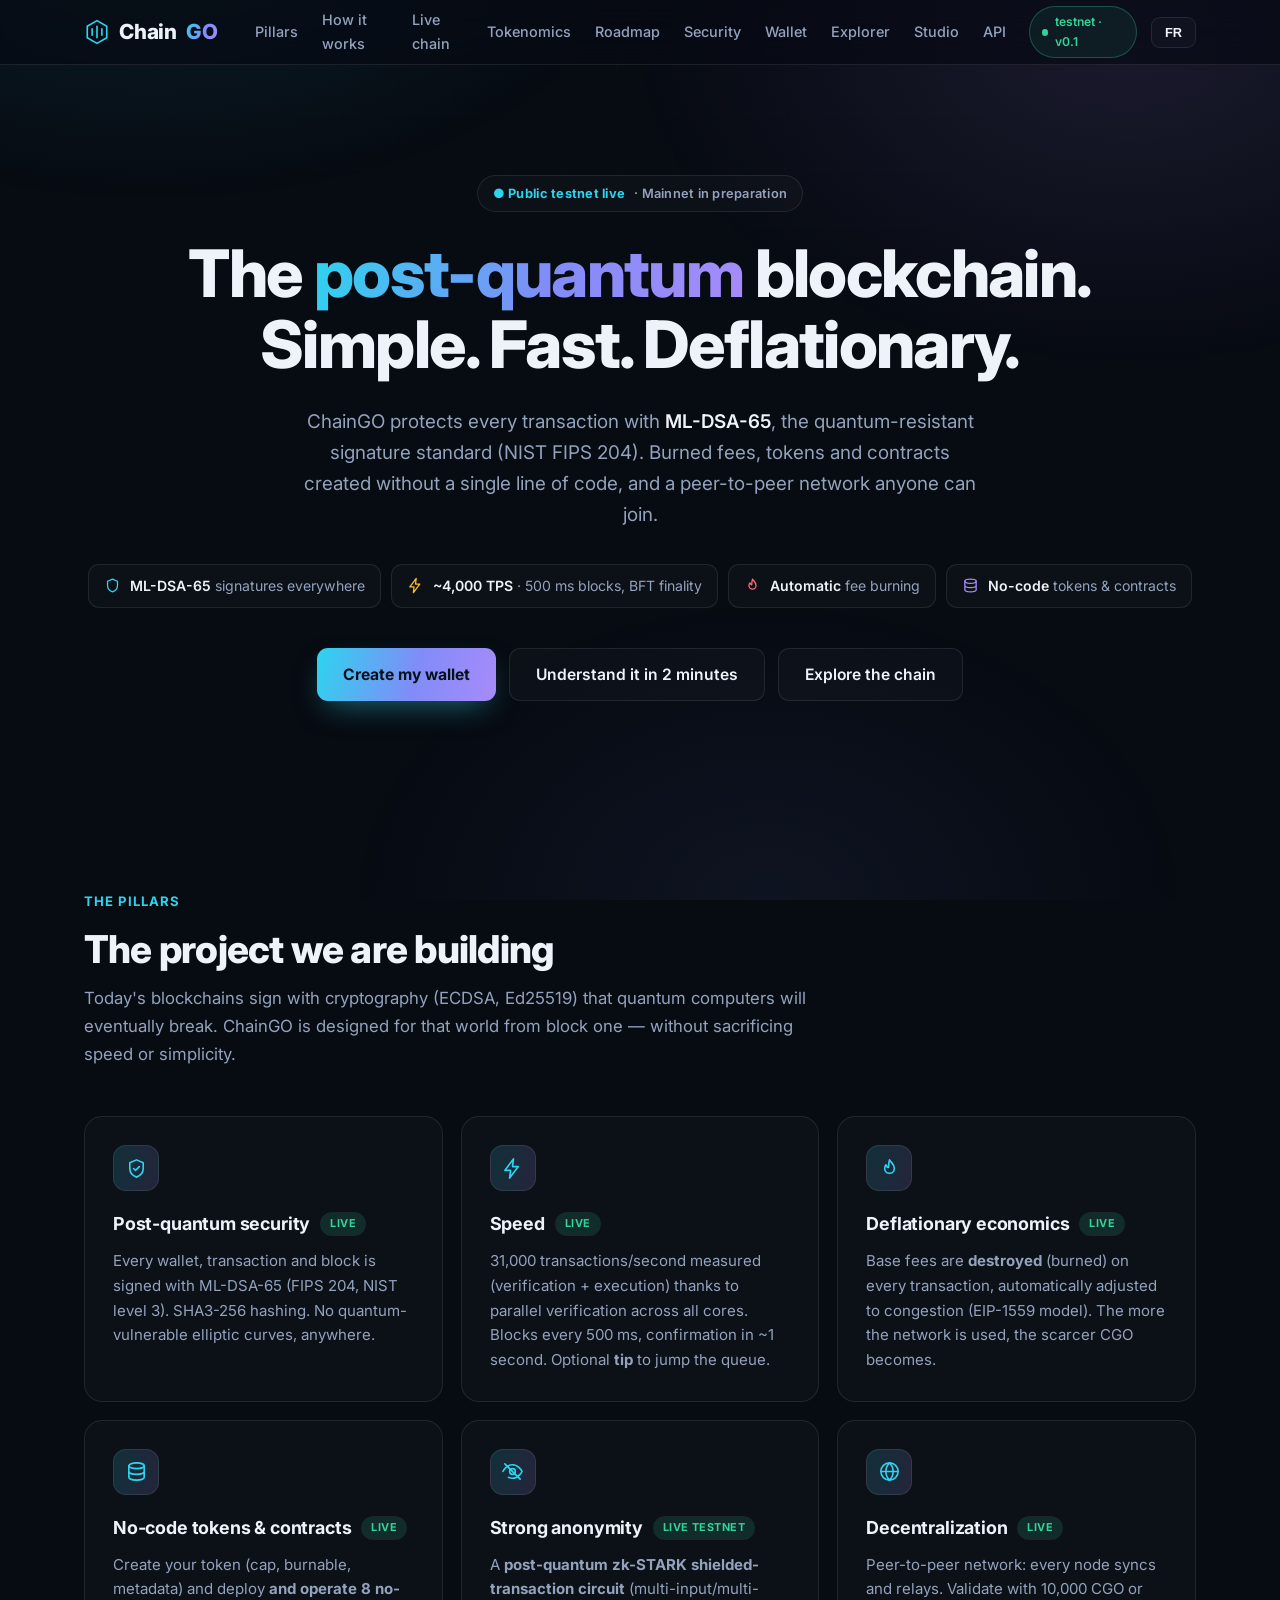
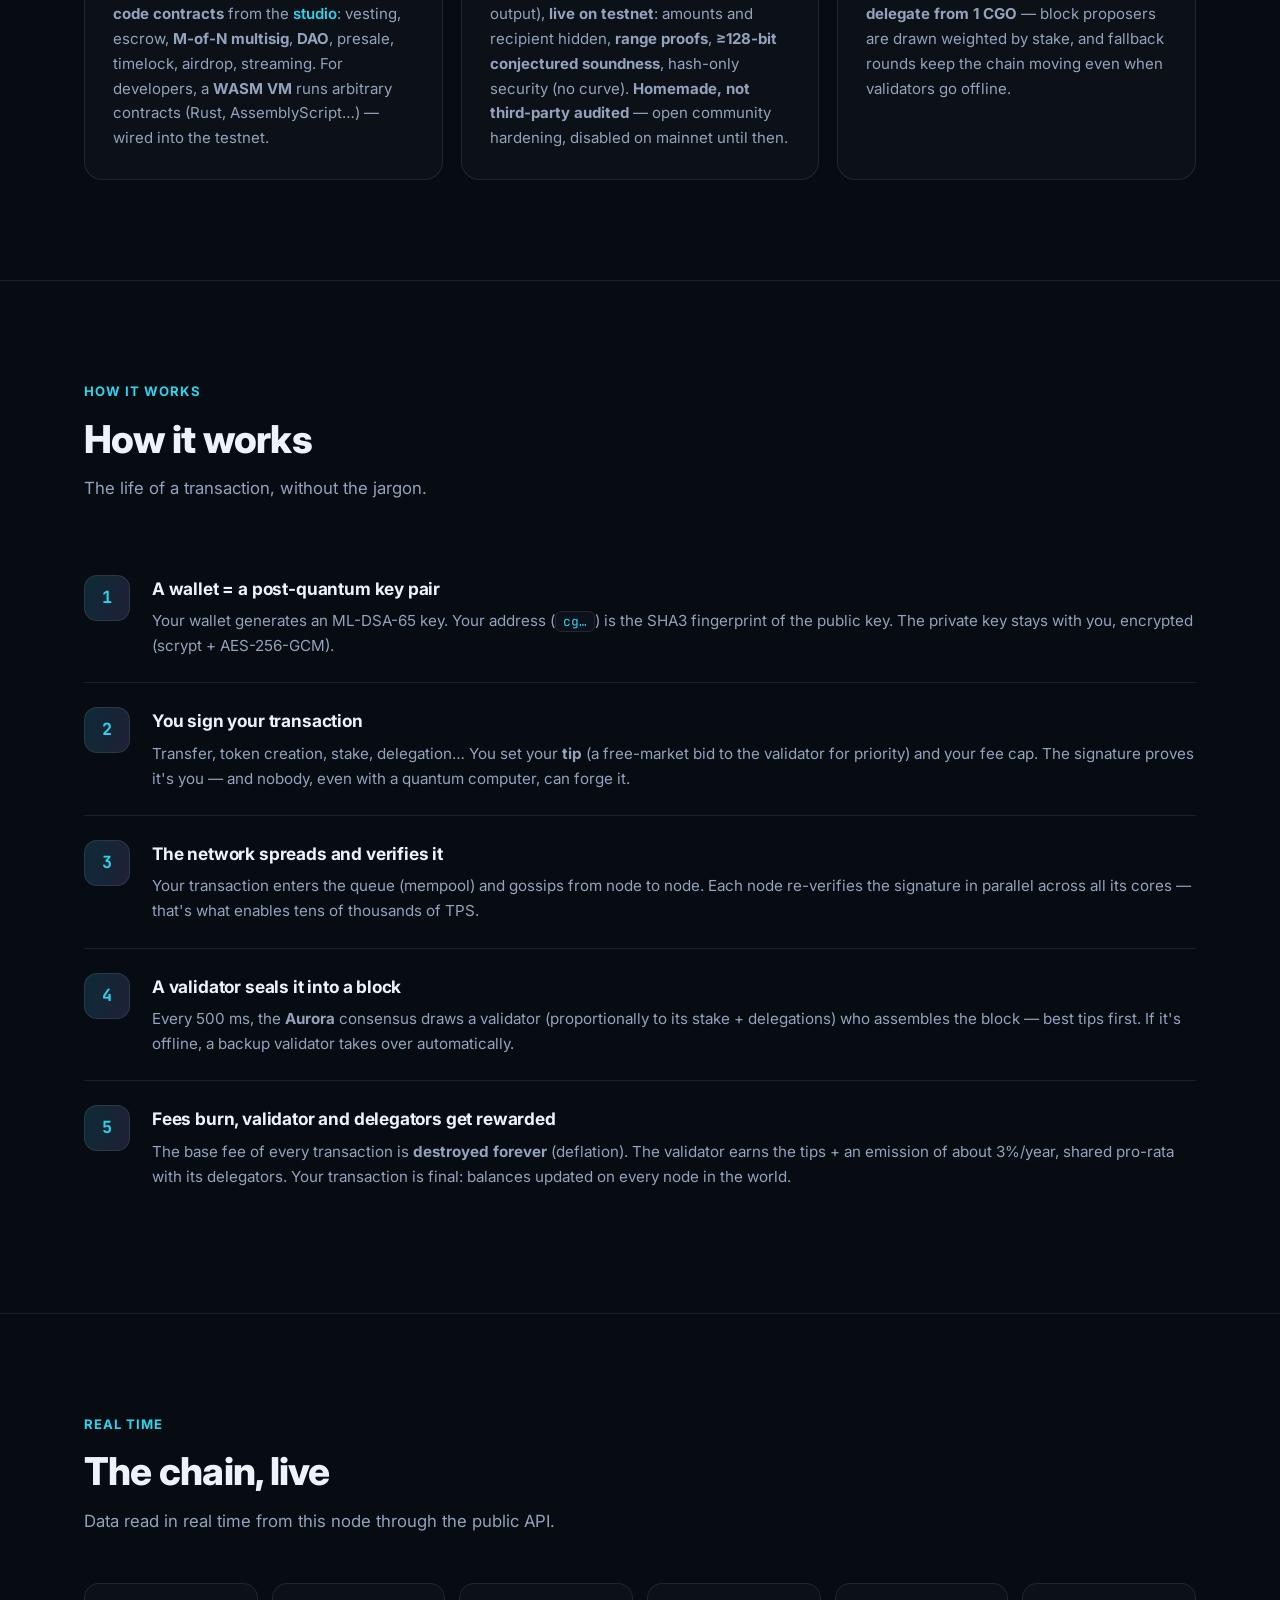
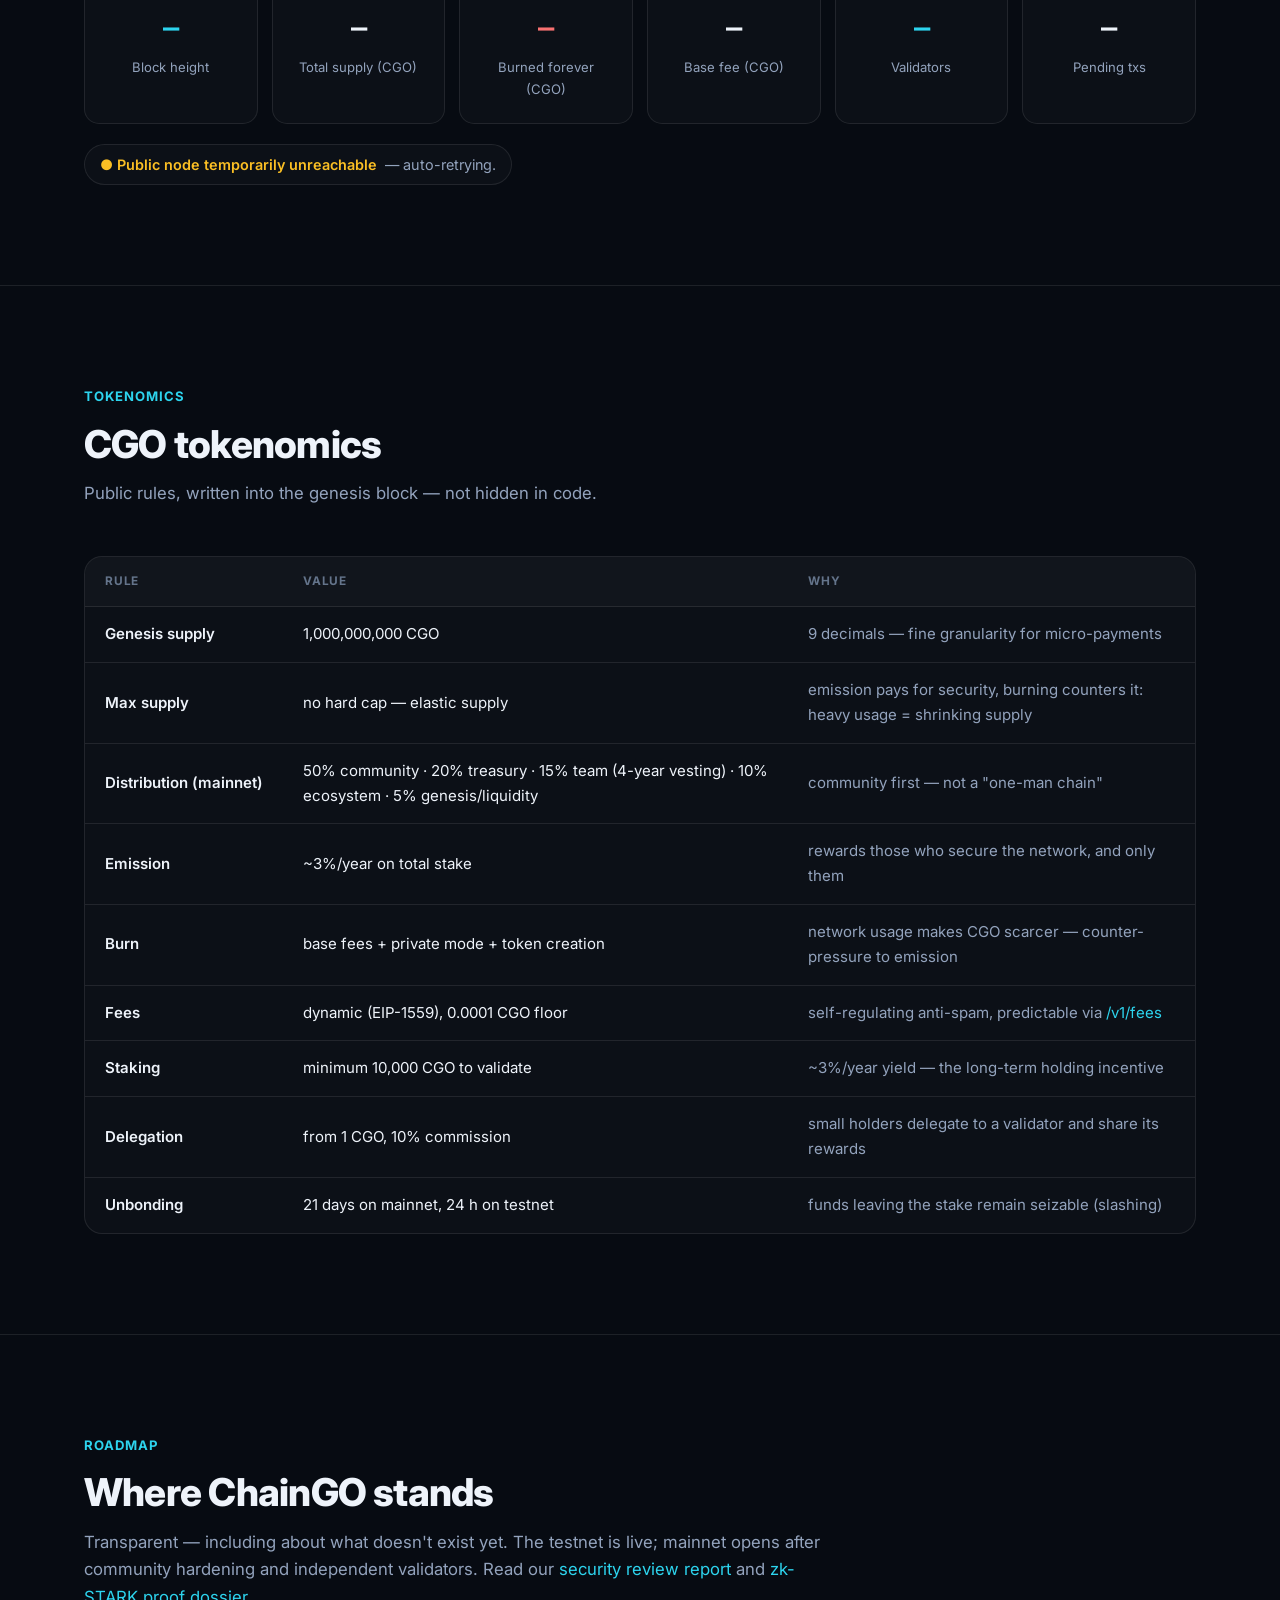
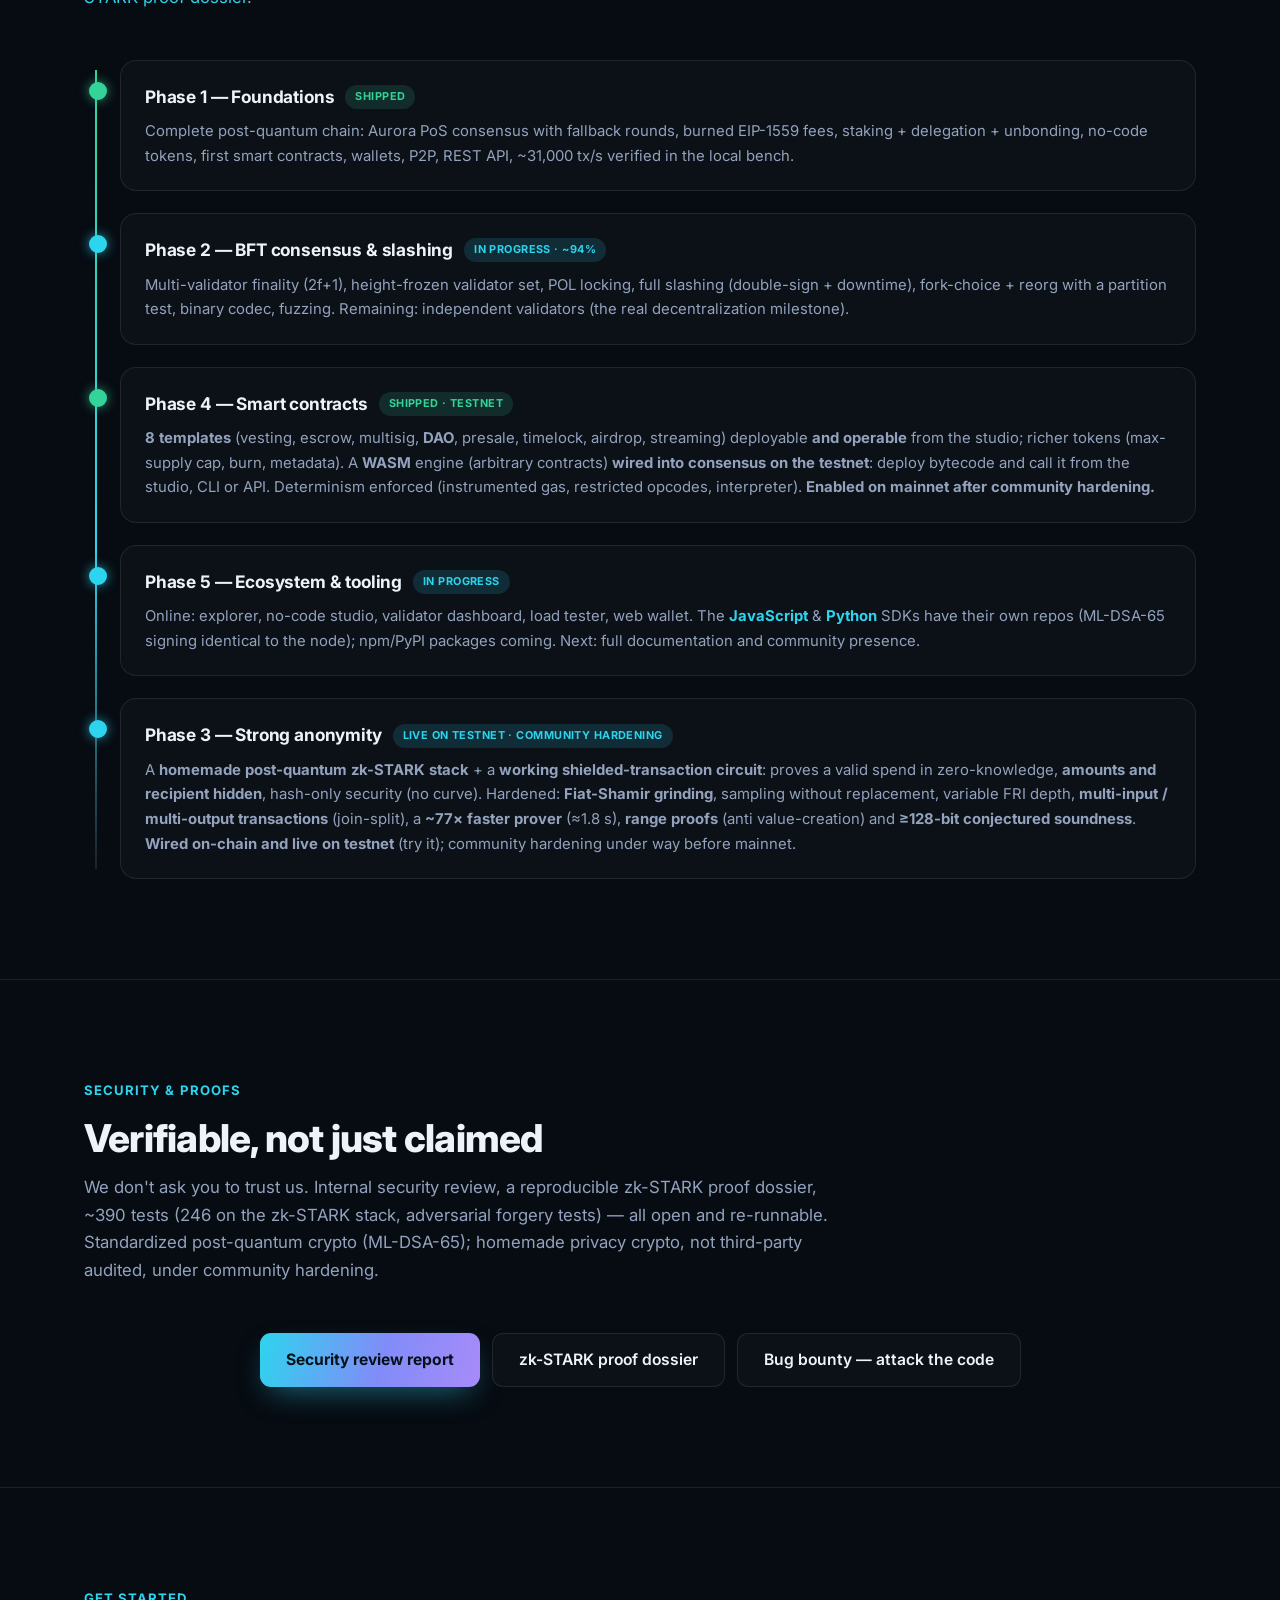
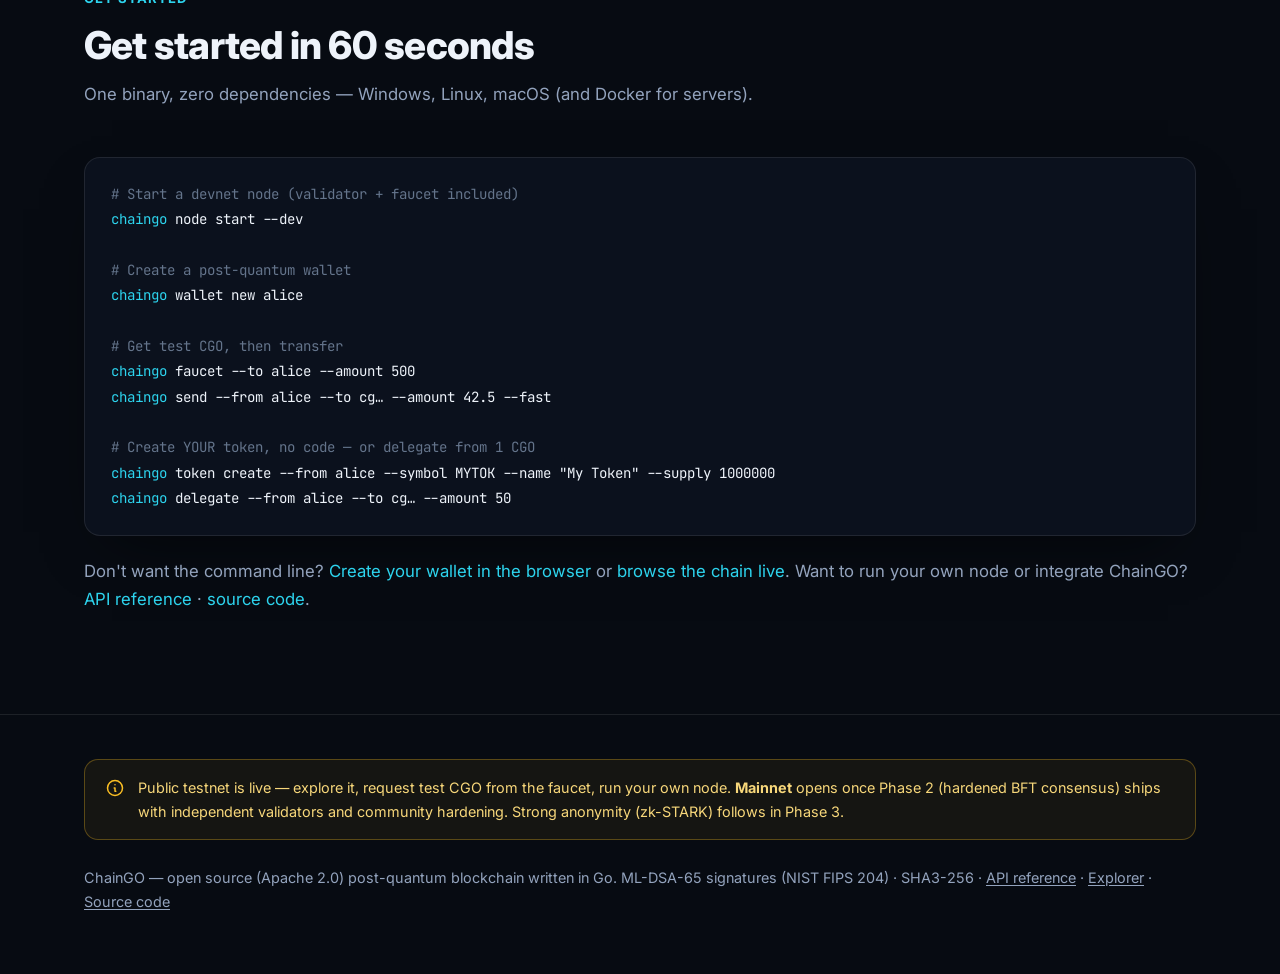
==== commit b54f2fc6: "site: badge perf → « ~4 000 TPS · blocs 500 ms, finalité BFT » Chiffre défendable (plafond des param" ====
--- a/web/index.html
+++ b/web/index.html
@@ -4,7 +4,7 @@
 <meta charset="UTF-8">
 <meta name="viewport" content="width=device-width, initial-scale=1.0">
 <title>ChainGO — La blockchain post-quantique</title>
-<meta name="description" content="ChainGO : blockchain résistante au quantique (ML-DSA-65), blocs 500 ms à finalité BFT, burn automatique, tokens no-code. Décentralisée, simple, rapide.">
+<meta name="description" content="ChainGO : blockchain résistante au quantique (ML-DSA-65), ~4000 TPS (blocs 500 ms, finalité BFT), burn automatique, tokens no-code. Décentralisée, simple, rapide.">
 <meta name="theme-color" content="#070b12">
 <link rel="preconnect" href="https://fonts.googleapis.com">
 <link rel="preconnect" href="https://fonts.gstatic.com" crossorigin>
@@ -291,7 +291,7 @@
     </p>
     <div class="badges">
       <span class="badge"><svg class="icon-cyan" viewBox="0 0 24 24" fill="none" stroke="currentColor" stroke-width="1.8" stroke-linecap="round" stroke-linejoin="round"><path d="M12 3l7 3v6c0 4.5-3 7.5-7 9-4-1.5-7-4.5-7-9V6l7-3Z"/></svg><span data-i18n="b1">Signatures <b>ML-DSA-65</b> partout</span></span>
-      <span class="badge"><svg class="icon-amber" viewBox="0 0 24 24" fill="none" stroke="currentColor" stroke-width="1.8" stroke-linecap="round" stroke-linejoin="round"><path d="M13 2 4 14h6l-1 8 9-12h-6l1-8Z"/></svg><span data-i18n="b2"><b>Blocs en 500 ms</b> · finalité BFT</span></span>
+      <span class="badge"><svg class="icon-amber" viewBox="0 0 24 24" fill="none" stroke="currentColor" stroke-width="1.8" stroke-linecap="round" stroke-linejoin="round"><path d="M13 2 4 14h6l-1 8 9-12h-6l1-8Z"/></svg><span data-i18n="b2"><b>~4 000 TPS</b> · blocs 500 ms, finalité BFT</span></span>
       <span class="badge"><svg class="icon-red" viewBox="0 0 24 24" fill="none" stroke="currentColor" stroke-width="1.8" stroke-linecap="round" stroke-linejoin="round"><path d="M12 3c2 3 5 4.5 5 9a5 5 0 0 1-10 0c0-1.5.5-2.8 1.3-3.8C9 10 9.5 11 11 11c0-3 0-5 1-8Z"/></svg><span data-i18n="b3">Burn <b>automatique</b> des frais</span></span>
       <span class="badge"><svg class="icon-violet" viewBox="0 0 24 24" fill="none" stroke="currentColor" stroke-width="1.8" stroke-linecap="round" stroke-linejoin="round"><ellipse cx="12" cy="6" rx="8" ry="3"/><path d="M4 6v6c0 1.7 3.6 3 8 3s8-1.3 8-3V6M4 12v6c0 1.7 3.6 3 8 3s8-1.3 8-3v-6"/></svg><span data-i18n="b4">Tokens &amp; contrats <b>no-code</b></span></span>
     </div>
@@ -586,7 +586,7 @@
   'hero.eyebrow': `<b>● Public testnet live</b> · Mainnet in preparation`,
   'hero.h1': `The <span class="grad-text">post-quantum</span> blockchain.<br>Simple. Fast. Deflationary.`,
   'hero.sub': `ChainGO protects every transaction with <b>ML-DSA-65</b>, the quantum-resistant signature standard (NIST FIPS 204). Burned fees, tokens and contracts created without a single line of code, and a peer-to-peer network anyone can join.`,
-  b1: `<b>ML-DSA-65</b> signatures everywhere`, b2: `<b>500 ms blocks</b> · BFT finality`,
+  b1: `<b>ML-DSA-65</b> signatures everywhere`, b2: `<b>~4,000 TPS</b> · 500 ms blocks, BFT finality`,
   b3: `<b>Automatic</b> fee burning`, b4: `<b>No-code</b> tokens &amp; contracts`,
   cta1: `Understand it in 2 minutes`, cta2: `Explore the chain`,
   'p.kicker': `The pillars`,
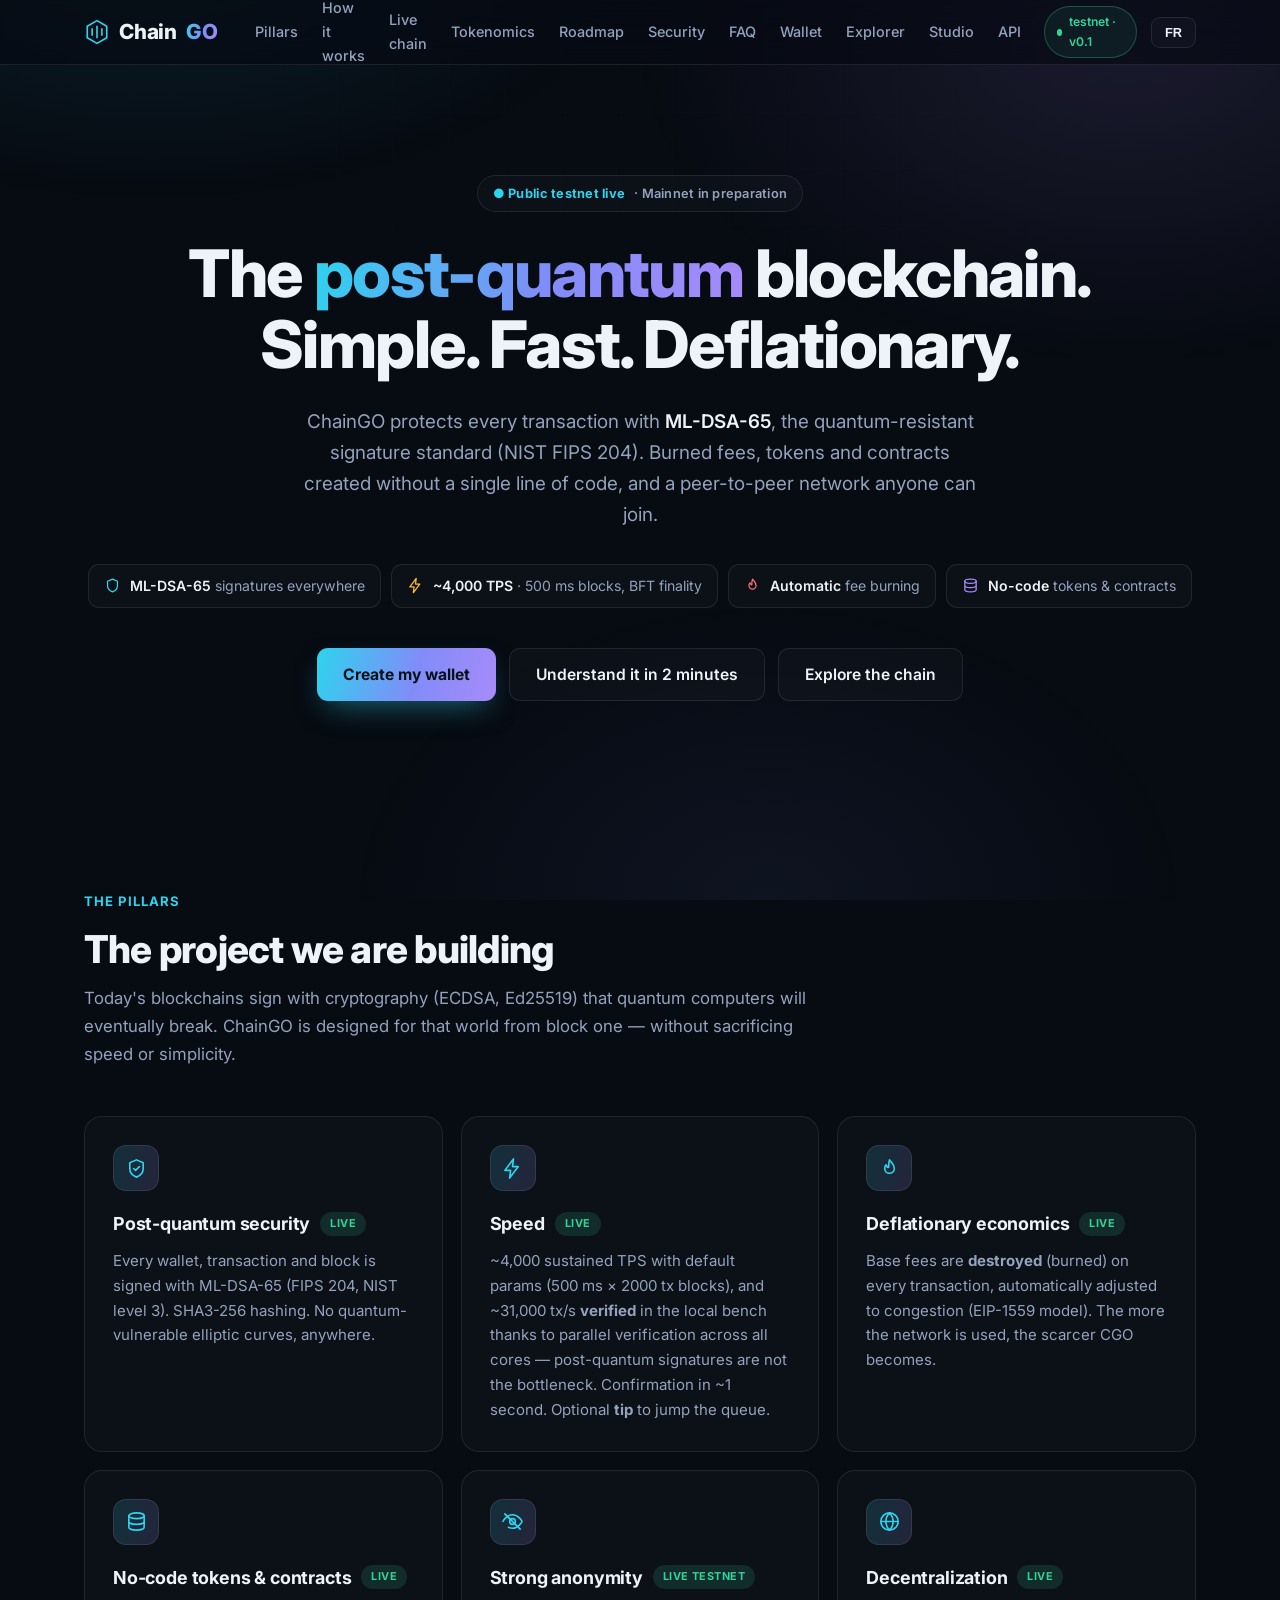
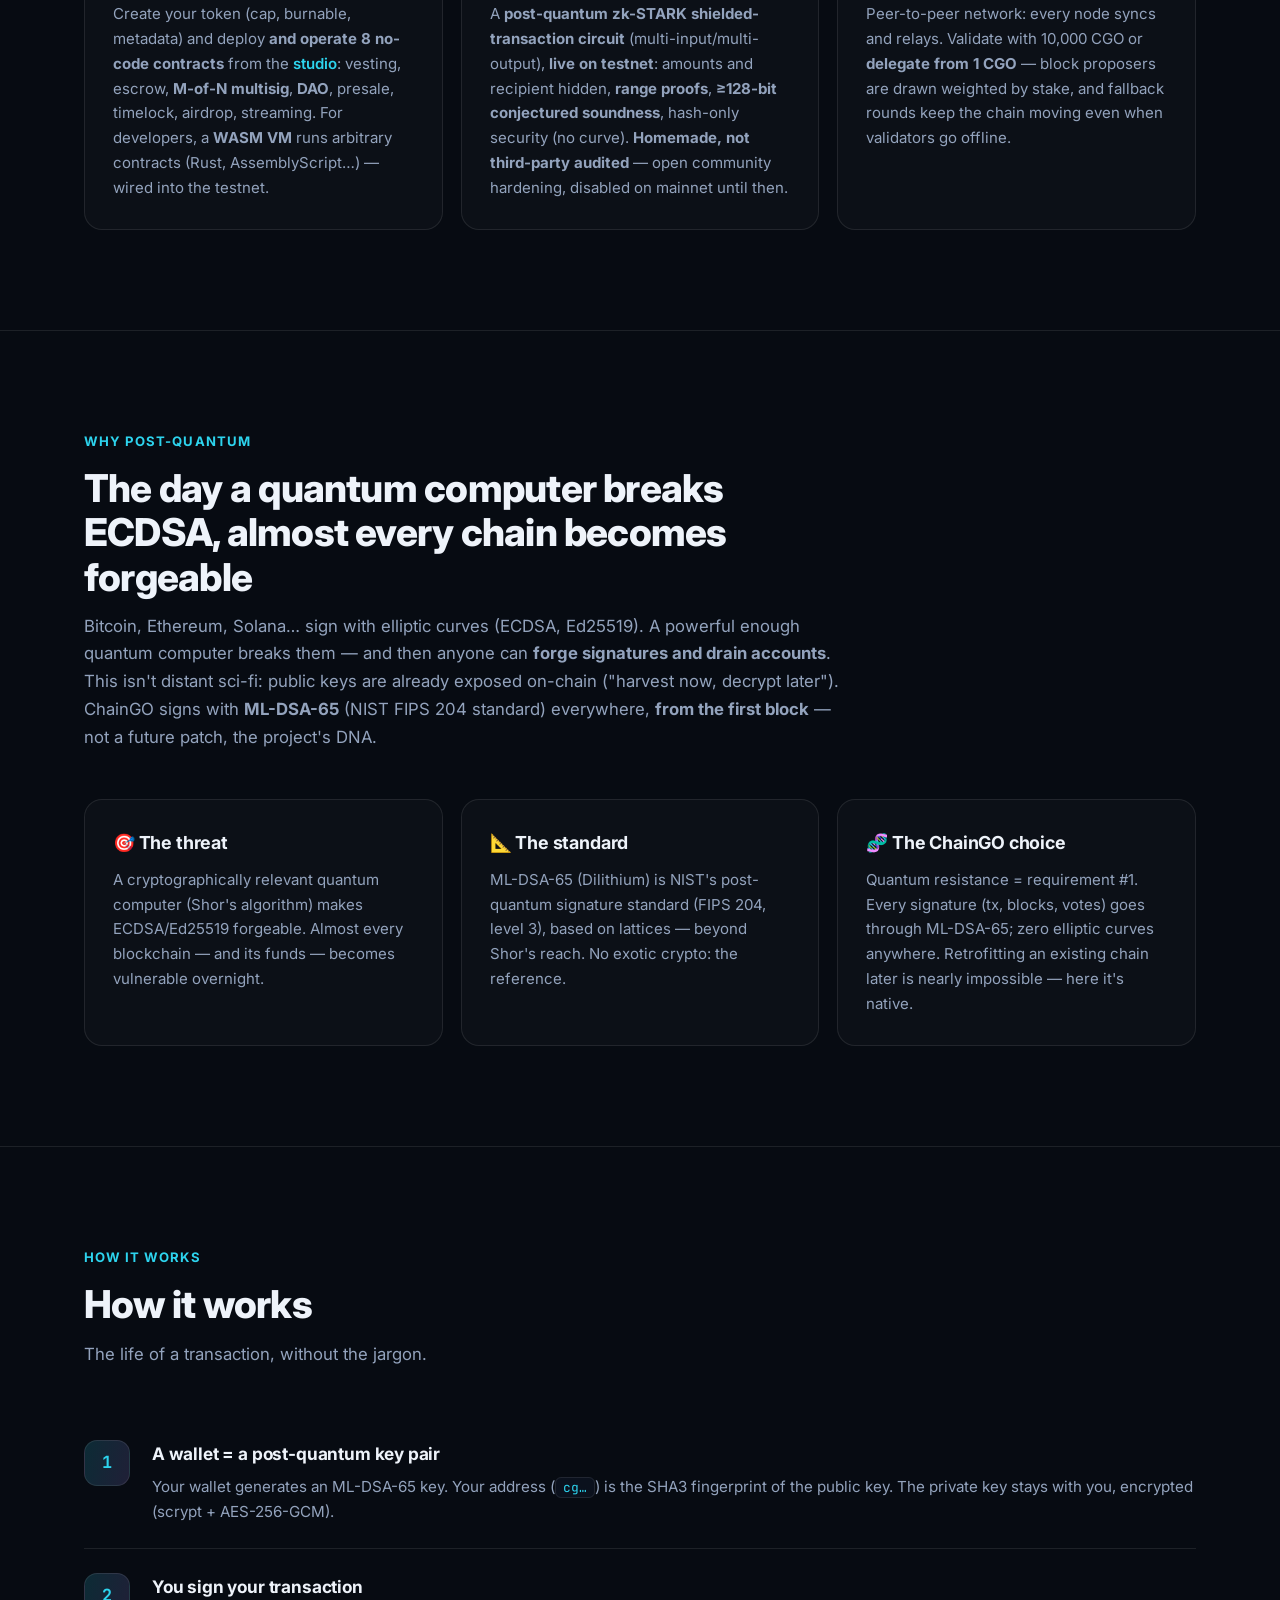
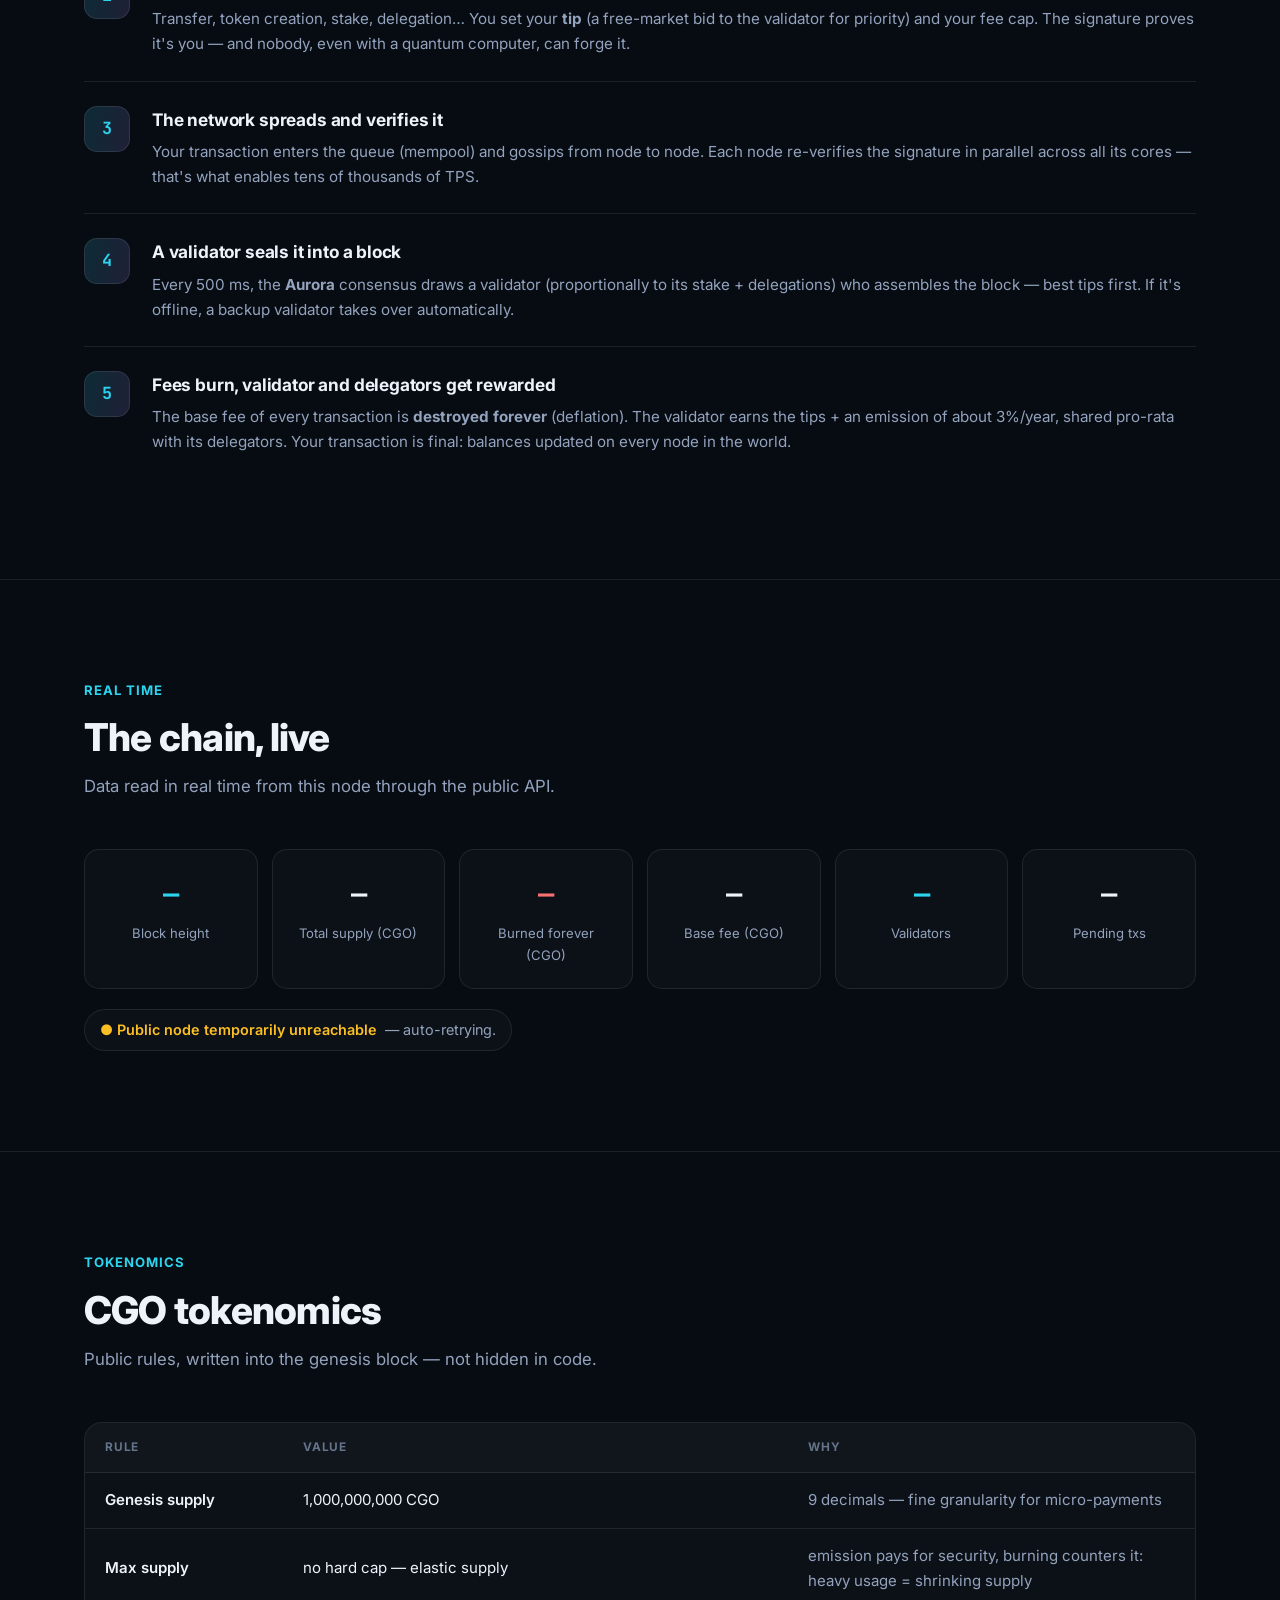
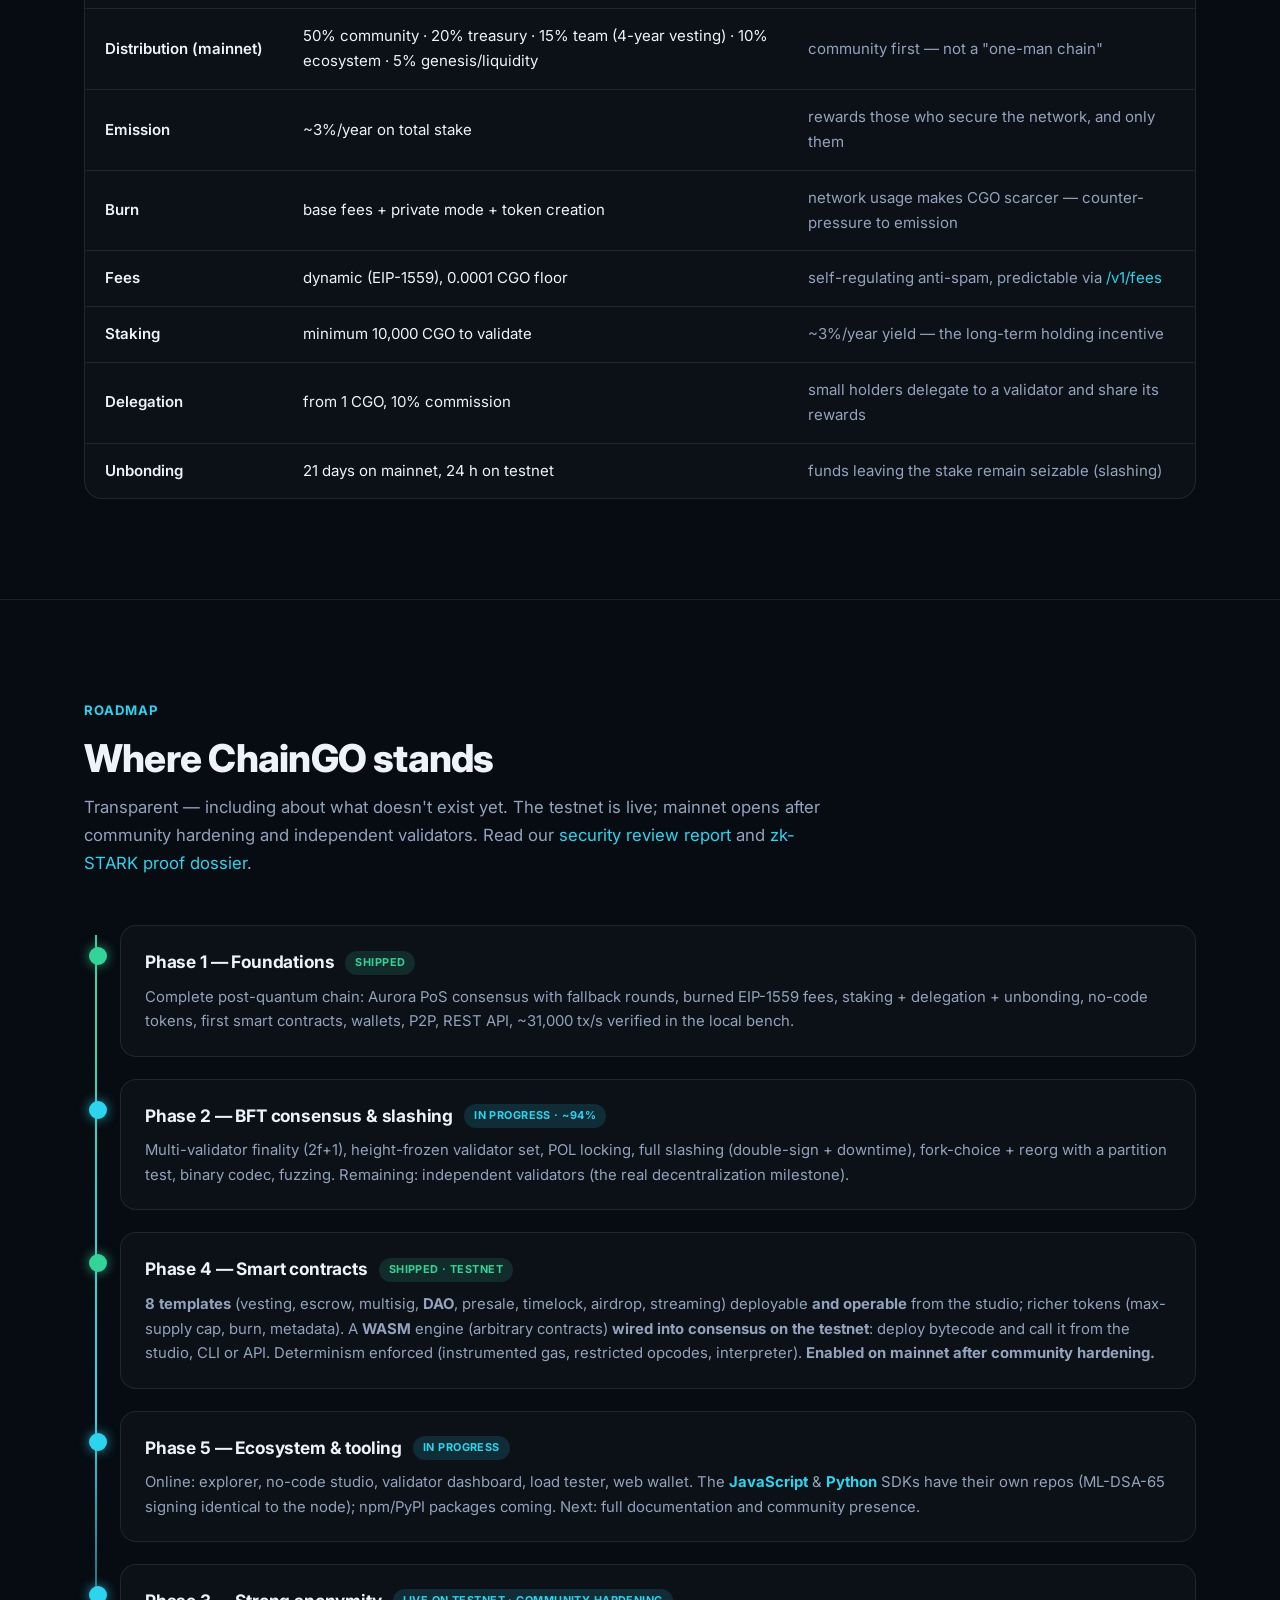
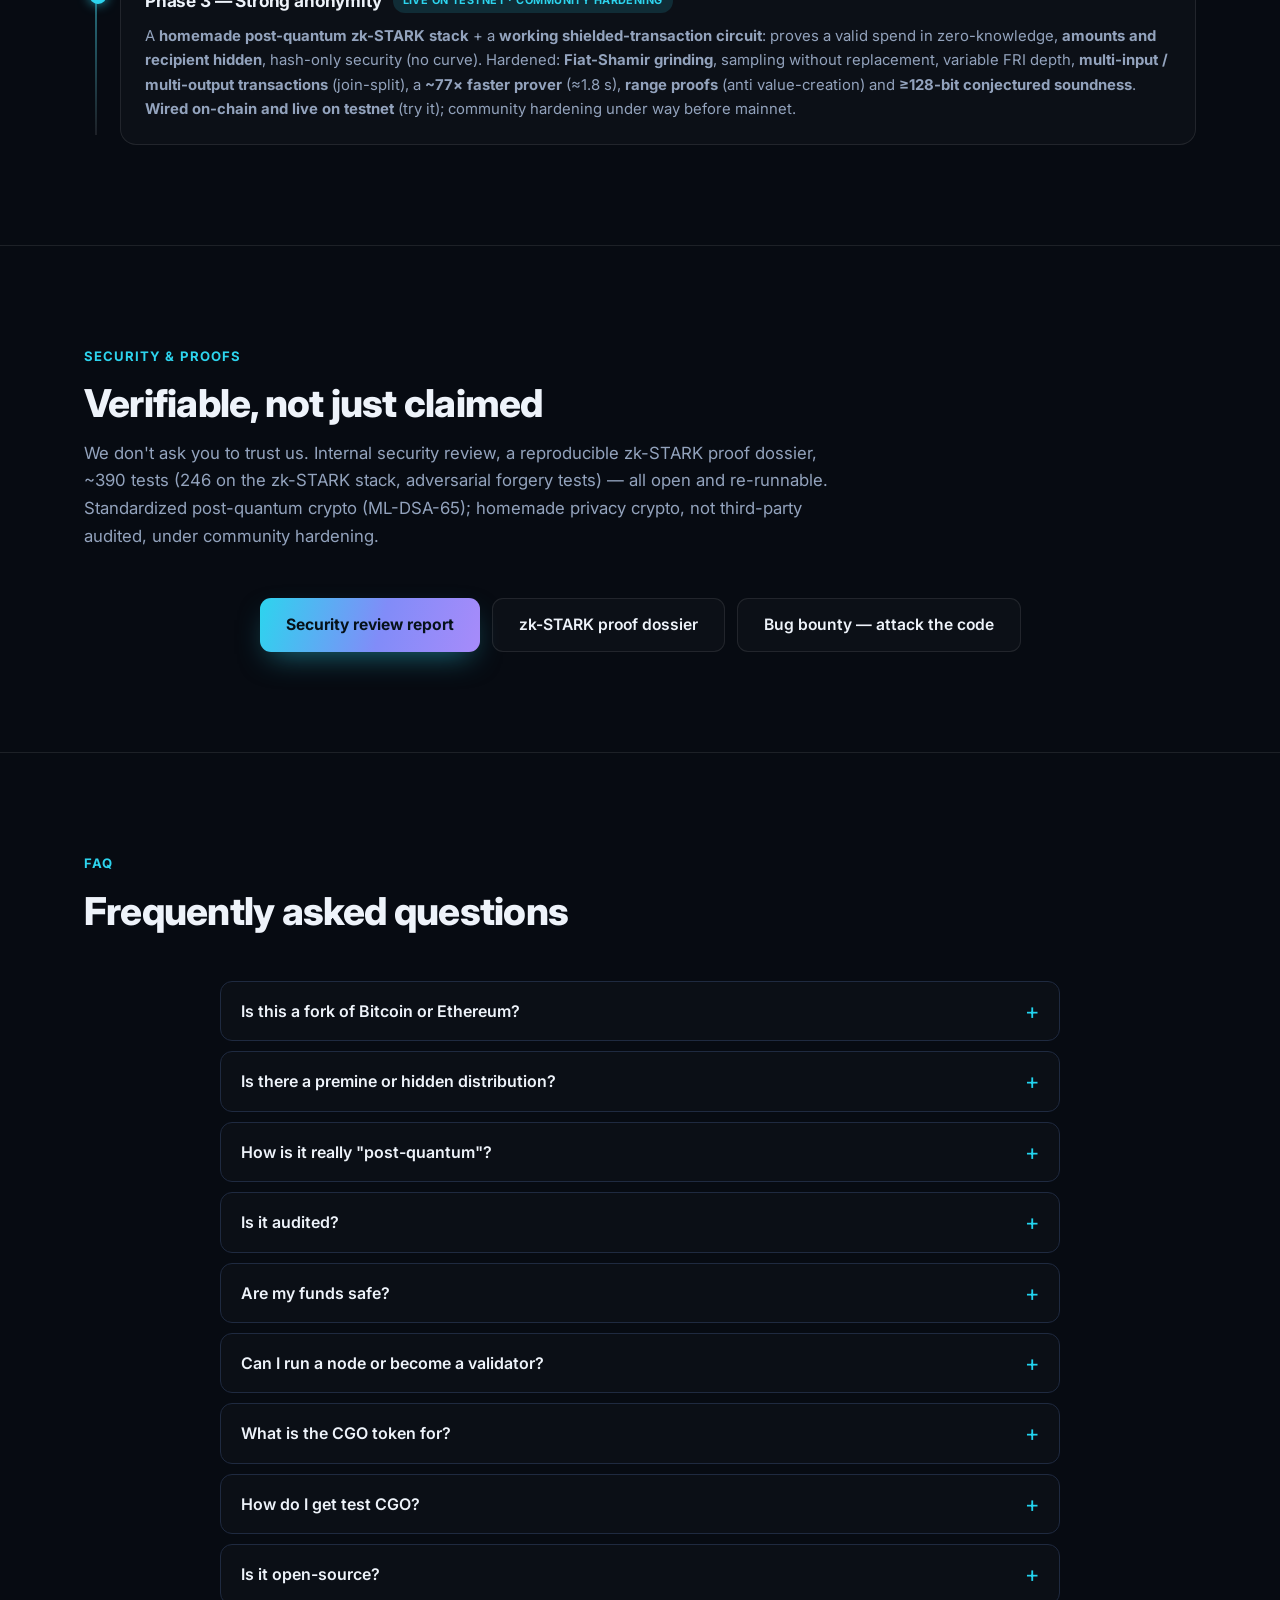
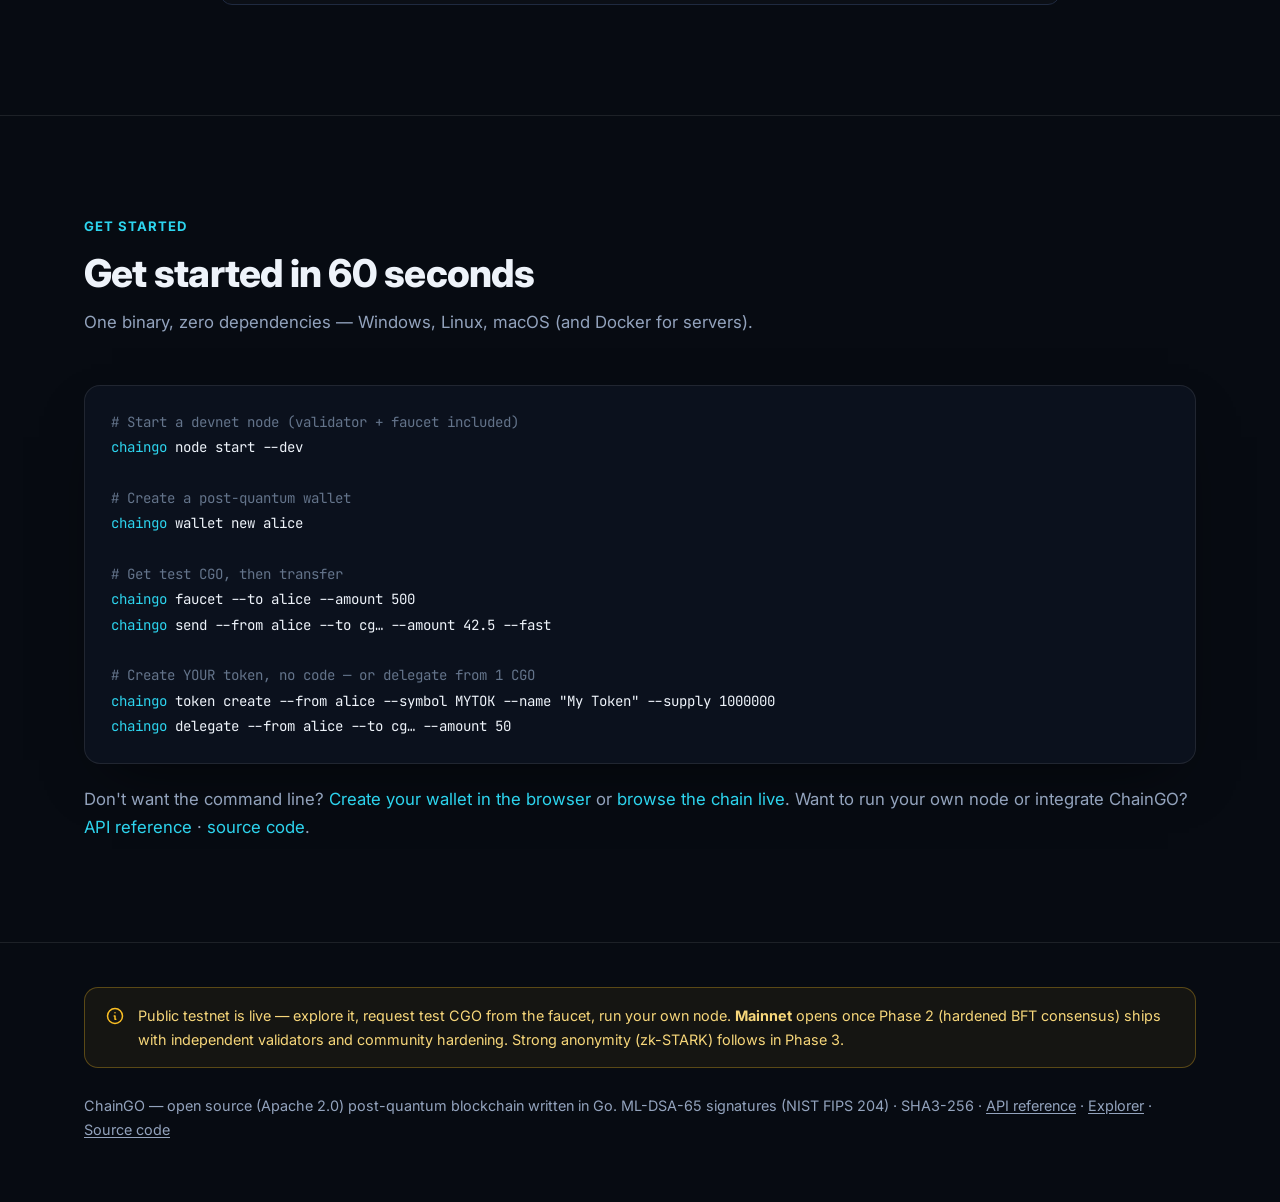
==== commit f66c9026: "site: cartes de partage (OG), section « pourquoi post-quantique », FAQ Adoption / conversion : - OG " ====
--- a/web/index.html
+++ b/web/index.html
@@ -6,6 +6,20 @@
 <title>ChainGO — La blockchain post-quantique</title>
 <meta name="description" content="ChainGO : blockchain résistante au quantique (ML-DSA-65), ~4000 TPS (blocs 500 ms, finalité BFT), burn automatique, tokens no-code. Décentralisée, simple, rapide.">
 <meta name="theme-color" content="#070b12">
+<link rel="canonical" href="https://chaingo.org/">
+<!-- Open Graph / cartes de partage social -->
+<meta property="og:type" content="website">
+<meta property="og:site_name" content="ChainGO">
+<meta property="og:url" content="https://chaingo.org/">
+<meta property="og:title" content="ChainGO — La blockchain post-quantique">
+<meta property="og:description" content="Signatures ML-DSA-65 partout · ~4 000 TPS · tokens & contrats no-code · anonymat zk-STARK. Testnet public en ligne.">
+<meta property="og:image" content="https://chaingo.org/og-image.png">
+<meta property="og:image:width" content="1200">
+<meta property="og:image:height" content="630">
+<meta name="twitter:card" content="summary_large_image">
+<meta name="twitter:title" content="ChainGO — La blockchain post-quantique">
+<meta name="twitter:description" content="Signatures ML-DSA-65 partout · ~4 000 TPS · tokens & contrats no-code · anonymat zk-STARK. Testnet public en ligne.">
+<meta name="twitter:image" content="https://chaingo.org/og-image.png">
 <link rel="preconnect" href="https://fonts.googleapis.com">
 <link rel="preconnect" href="https://fonts.gstatic.com" crossorigin>
 <link href="https://fonts.googleapis.com/css2?family=Inter:wght@400;500;600;700;800&family=JetBrains+Mono:wght@500;700&display=swap" rel="stylesheet">
@@ -246,6 +260,12 @@
     header { padding: 70px 0 60px; }
     .step { gap: 14px; }
   }
+  #faq details { border: 1px solid var(--line, #1f2a40); border-radius: 12px; margin: 10px 0; background: rgba(255,255,255,.02); overflow: hidden; }
+  #faq summary { cursor: pointer; padding: 16px 20px; font-weight: 600; list-style: none; display: flex; justify-content: space-between; align-items: center; gap: 12px; }
+  #faq summary::-webkit-details-marker { display: none; }
+  #faq summary::after { content: "+"; color: #22d3ee; font-size: 1.4rem; font-weight: 400; line-height: 1; }
+  #faq details[open] summary::after { content: "−"; }
+  #faq details p { padding: 0 20px 18px; margin: 0; color: #8b9bb4; line-height: 1.6; }
 </style>
 </head>
 <body>
@@ -268,6 +288,7 @@
       <a class="link opt" href="#tokenomics" data-i18n="nav4">Tokenomics</a>
       <a class="link" href="#roadmap" data-i18n="nav5">Feuille de route</a>
       <a class="link opt" href="#securite" data-i18n="nav6">Sécurité</a>
+      <a class="link opt" href="#faq" data-i18n="nav7">FAQ</a>
       <a class="link opt" href="/wallet/" data-i18n="navwallet">Wallet</a>
       <a class="link opt" href="/explorer/" data-i18n="navexplorer">Explorateur</a>
       <a class="link opt" href="/studio/" data-i18n="navstudio">Studio</a>
@@ -323,7 +344,7 @@
       <div class="card reveal">
         <span class="ico"><svg viewBox="0 0 24 24" fill="none" stroke="currentColor" stroke-width="1.7" stroke-linecap="round" stroke-linejoin="round"><path d="M13 2 4 14h6l-1 8 9-12h-6l1-8Z"/></svg></span>
         <h3 data-i18n="p.c2">Vitesse <span class="tag live">Actif</span></h3>
-        <p data-i18n="p.c2d">31 000 transactions/seconde mesurées (vérification + exécution) grâce à la vérification parallèle sur tous les cœurs. Blocs toutes les 500 ms, confirmation en ~1 seconde. Option <b>tip</b> pour passer en priorité.</p>
+        <p data-i18n="p.c2d">~4 000 TPS soutenus avec les paramètres par défaut (blocs 500 ms × 2000 tx), et ~31 000 tx/s <b>vérifiées</b> au bench local grâce à la vérification parallèle sur tous les cœurs — les signatures post-quantiques ne sont pas le goulot. Confirmation en ~1 seconde. Option <b>tip</b> pour passer en priorité.</p>
       </div>
       <div class="card reveal">
         <span class="ico"><svg viewBox="0 0 24 24" fill="none" stroke="currentColor" stroke-width="1.7" stroke-linecap="round" stroke-linejoin="round"><path d="M12 3c2 3 5 4.5 5 9a5 5 0 0 1-10 0c0-1.5.5-2.8 1.3-3.8C9 10 9.5 11 11 11c0-3 0-5 1-8Z"/></svg></span>
@@ -344,6 +365,30 @@
         <span class="ico"><svg viewBox="0 0 24 24" fill="none" stroke="currentColor" stroke-width="1.7" stroke-linecap="round" stroke-linejoin="round"><circle cx="12" cy="12" r="9"/><path d="M3 12h18M12 3c2.5 2.5 3.8 5.6 3.8 9S14.5 18.5 12 21c-2.5-2.5-3.8-5.6-3.8-9S9.5 5.5 12 3Z"/></svg></span>
         <h3 data-i18n="p.c6">Décentralisation <span class="tag live">Actif</span></h3>
         <p data-i18n="p.c6d">Réseau pair-à-pair : chaque nœud se synchronise et relaie. Validez avec 10 000 CGO ou <b>déléguez dès 1 CGO</b> — le tirage des blocs est pondéré par le stake, et des rounds de secours garantissent que la chaîne avance même si des validateurs tombent.</p>
+      </div>
+    </div>
+  </div>
+</section>
+
+<section id="pourquoi">
+  <div class="wrap">
+    <div class="head reveal">
+      <div class="kicker" data-i18n="q.kicker">Pourquoi post-quantique</div>
+      <h2 data-i18n="q.h2">Le jour où un quantique casse ECDSA, presque toutes les chaînes deviennent forgeables</h2>
+      <p class="lead" data-i18n="q.lead">Bitcoin, Ethereum, Solana… signent avec des courbes elliptiques (ECDSA, Ed25519). Un ordinateur quantique assez puissant les casse — et là, n'importe qui peut <b>forger des signatures et vider des comptes</b>. Ce n'est pas de la science-fiction lointaine : les clés publiques sont déjà exposées on-chain (« récolter maintenant, déchiffrer plus tard »). ChainGO signe en <b>ML-DSA-65</b> (standard NIST FIPS 204) partout, <b>dès le premier bloc</b> — pas une rustine future, l'ADN du projet.</p>
+    </div>
+    <div class="grid c3">
+      <div class="card reveal">
+        <h3 data-i18n="q.c1">🎯 La menace</h3>
+        <p data-i18n="q.c1d">Un quantique cryptographiquement pertinent (algorithme de Shor) rend l'ECDSA/Ed25519 forgeable. La quasi-totalité des blockchains — et leurs fonds — deviennent vulnérables du jour au lendemain.</p>
+      </div>
+      <div class="card reveal">
+        <h3 data-i18n="q.c2">📐 Le standard</h3>
+        <p data-i18n="q.c2d">ML-DSA-65 (Dilithium) est le standard de signature post-quantique du NIST (FIPS 204, niveau 3), fondé sur les réseaux euclidiens — hors de portée de Shor. Pas de crypto exotique : la référence.</p>
+      </div>
+      <div class="card reveal">
+        <h3 data-i18n="q.c3">🧬 Le choix ChainGO</h3>
+        <p data-i18n="q.c3d">Résistance quantique = exigence n°1. Toutes les signatures (tx, blocs, votes) passent par ML-DSA-65 ; zéro courbe elliptique nulle part. Migrer une chaîne existante après coup est quasi impossible — ici c'est natif.</p>
       </div>
     </div>
   </div>
@@ -530,6 +575,26 @@
   </div>
 </section>
 
+<section id="faq">
+  <div class="wrap">
+    <div class="head reveal">
+      <div class="kicker" data-i18n="faq.kicker">FAQ</div>
+      <h2 data-i18n="faq.h2">Questions fréquentes</h2>
+    </div>
+    <div class="reveal" data-i18n="faq.body" style="max-width:840px;margin:0 auto">
+      <details><summary>Est-ce un fork de Bitcoin ou d'Ethereum ?</summary><p>Non. ChainGO est écrite <b>de zéro en Go</b>, sans emprunter le code d'une chaîne existante. C'était nécessaire pour mettre la cryptographie post-quantique au cœur du protocole, pas en surcouche.</p></details>
+      <details><summary>Y a-t-il un premine ou une distribution cachée ?</summary><p>Non. Les règles économiques vivent dans le <b>document de genèse public</b> (pas cachées dans le code). Distribution mainnet prévue « communauté d'abord » : 50 % communauté, 20 % trésorerie, 15 % équipe (vesting 4 ans on-chain), 10 % écosystème, 5 % genèse/liquidité.</p></details>
+      <details><summary>En quoi est-ce vraiment « post-quantique » ?</summary><p>Toutes les signatures (transactions, blocs, votes de consensus) utilisent <b>ML-DSA-65</b> (FIPS 204, niveau NIST 3), fondé sur les réseaux euclidiens — résistant à l'algorithme de Shor. Hachage SHA3-256. <b>Aucune courbe elliptique</b> (ECDSA/Ed25519) nulle part.</p></details>
+      <details><summary>Est-ce audité ?</summary><p>Il y a une <b>revue de sécurité interne</b> + ~390 tests dont des tests adverses de forgerie, un <a href="https://github.com/ghisdot/chaingo/blob/main/docs/SECURITY-REVIEW.md" rel="noopener">rapport public</a> et un <a href="https://github.com/ghisdot/chaingo/blob/main/BUG-BOUNTY.md" rel="noopener">bug bounty</a>. Il n'y a <b>pas d'audit par un cabinet tiers</b> (choix assumé : durcissement communautaire). Les surfaces « maison » (anonymat zk-STARK, VM WASM) restent <b>désactivées sur mainnet</b> jusque-là.</p></details>
+      <details><summary>Mes fonds sont-ils en sécurité ?</summary><p>Nous sommes en <b>testnet</b> : le CGO n'a pas de valeur réelle, c'est fait pour éprouver le code sans risque. Vos clés sont générées et conservées <b>dans votre navigateur</b> (jamais envoyées à un serveur). Le mainnet n'ouvrira qu'après validateurs indépendants et durcissement communautaire.</p></details>
+      <details><summary>Puis-je faire tourner un nœud ou devenir validateur ?</summary><p>Oui, n'importe qui. Un binaire, zéro dépendance (Windows/Linux/macOS). Validez avec <b>10 000 CGO</b> de stake, ou <b>déléguez dès 1 CGO</b> à un validateur et touchez votre part des récompenses. Voir le <a href="https://github.com/ghisdot/chaingo/blob/main/docs/VALIDATOR.md" rel="noopener">guide validateur</a>.</p></details>
+      <details><summary>À quoi sert le token CGO ?</summary><p>À payer les <b>frais</b> (base fee brûlé, déflationniste), à <b>staker/déléguer</b> pour sécuriser le réseau et gagner ~3 %/an, et à <b>créer des tokens et des contrats</b> no-code. Son utilité est structurelle, pas spéculative.</p></details>
+      <details><summary>Comment obtenir des CGO de test ?</summary><p>Via le <b>faucet</b> depuis le <a href="/wallet/">wallet web</a>, ou voir <a href="https://github.com/ghisdot/chaingo/blob/main/docs/GET-CGO.md" rel="noopener">docs/GET-CGO</a>. Gratuit, instantané.</p></details>
+      <details><summary>C'est open-source ?</summary><p>Oui, entièrement — licence <b>Apache 2.0</b>. Code, tests, rapport de sécurité et dossier de preuve sont ouverts et reproductibles sur <a href="https://github.com/ghisdot/chaingo" rel="noopener">GitHub</a>.</p></details>
+    </div>
+  </div>
+</section>
+
 <section id="demarrer">
   <div class="wrap">
     <div class="head reveal">
@@ -580,7 +645,7 @@
 document.querySelectorAll('[data-i18n]').forEach(el => { FR[el.dataset.i18n] = el.innerHTML; });
 
 const EN = {
-  nav1: `Pillars`, nav2: `How it works`, nav3: `Live chain`, nav4: `Tokenomics`, nav5: `Roadmap`, nav6: `Security`,
+  nav1: `Pillars`, nav2: `How it works`, nav3: `Live chain`, nav4: `Tokenomics`, nav5: `Roadmap`, nav6: `Security`, nav7: `FAQ`,
   navwallet: `Wallet`, navexplorer: `Explorer`, navstudio: `Studio`, navpill: `testnet · v0.1`,
   cta0: `Create my wallet`,
   'hero.eyebrow': `<b>● Public testnet live</b> · Mainnet in preparation`,
@@ -595,7 +660,7 @@
   'p.c1': `Post-quantum security <span class="tag live">Live</span>`,
   'p.c1d': `Every wallet, transaction and block is signed with ML-DSA-65 (FIPS 204, NIST level 3). SHA3-256 hashing. No quantum-vulnerable elliptic curves, anywhere.`,
   'p.c2': `Speed <span class="tag live">Live</span>`,
-  'p.c2d': `31,000 transactions/second measured (verification + execution) thanks to parallel verification across all cores. Blocks every 500 ms, confirmation in ~1 second. Optional <b>tip</b> to jump the queue.`,
+  'p.c2d': `~4,000 sustained TPS with default params (500 ms × 2000 tx blocks), and ~31,000 tx/s <b>verified</b> in the local bench thanks to parallel verification across all cores — post-quantum signatures are not the bottleneck. Confirmation in ~1 second. Optional <b>tip</b> to jump the queue.`,
   'p.c3': `Deflationary economics <span class="tag live">Live</span>`,
   'p.c3d': `Base fees are <b>destroyed</b> (burned) on every transaction, automatically adjusted to congestion (EIP-1559 model). The more the network is used, the scarcer CGO becomes.`,
   'p.c4': `No-code tokens &amp; contracts <span class="tag live">Live</span>`,
@@ -644,6 +709,26 @@
   'sec.b1': `Security review report`,
   'sec.b2': `zk-STARK proof dossier`,
   'sec.b3': `Bug bounty — attack the code`,
+  'q.kicker': `Why post-quantum`,
+  'q.h2': `The day a quantum computer breaks ECDSA, almost every chain becomes forgeable`,
+  'q.lead': `Bitcoin, Ethereum, Solana… sign with elliptic curves (ECDSA, Ed25519). A powerful enough quantum computer breaks them — and then anyone can <b>forge signatures and drain accounts</b>. This isn't distant sci-fi: public keys are already exposed on-chain ("harvest now, decrypt later"). ChainGO signs with <b>ML-DSA-65</b> (NIST FIPS 204 standard) everywhere, <b>from the first block</b> — not a future patch, the project's DNA.`,
+  'q.c1': `🎯 The threat`,
+  'q.c1d': `A cryptographically relevant quantum computer (Shor's algorithm) makes ECDSA/Ed25519 forgeable. Almost every blockchain — and its funds — becomes vulnerable overnight.`,
+  'q.c2': `📐 The standard`,
+  'q.c2d': `ML-DSA-65 (Dilithium) is NIST's post-quantum signature standard (FIPS 204, level 3), based on lattices — beyond Shor's reach. No exotic crypto: the reference.`,
+  'q.c3': `🧬 The ChainGO choice`,
+  'q.c3d': `Quantum resistance = requirement #1. Every signature (tx, blocks, votes) goes through ML-DSA-65; zero elliptic curves anywhere. Retrofitting an existing chain later is nearly impossible — here it's native.`,
+  'faq.kicker': `FAQ`,
+  'faq.h2': `Frequently asked questions`,
+  'faq.body': `<details><summary>Is this a fork of Bitcoin or Ethereum?</summary><p>No. ChainGO is written <b>from scratch in Go</b>, without borrowing an existing chain's code. That was necessary to put post-quantum cryptography at the core of the protocol, not as an afterthought.</p></details>
+      <details><summary>Is there a premine or hidden distribution?</summary><p>No. Economic rules live in the <b>public genesis document</b> (not hidden in code). Planned mainnet distribution is "community first": 50% community, 20% treasury, 15% team (4-year on-chain vesting), 10% ecosystem, 5% genesis/liquidity.</p></details>
+      <details><summary>How is it really "post-quantum"?</summary><p>Every signature (transactions, blocks, consensus votes) uses <b>ML-DSA-65</b> (FIPS 204, NIST level 3), lattice-based — resistant to Shor's algorithm. SHA3-256 hashing. <b>No elliptic curves</b> (ECDSA/Ed25519) anywhere.</p></details>
+      <details><summary>Is it audited?</summary><p>There's an <b>internal security review</b> + ~390 tests including adversarial forgery tests, a <a href="https://github.com/ghisdot/chaingo/blob/main/docs/SECURITY-REVIEW.en.md" rel="noopener">public report</a> and a <a href="https://github.com/ghisdot/chaingo/blob/main/BUG-BOUNTY.md" rel="noopener">bug bounty</a>. There is <b>no third-party firm audit</b> (a deliberate choice: community hardening). The "homemade" surfaces (zk-STARK anonymity, WASM VM) stay <b>disabled on mainnet</b> until then.</p></details>
+      <details><summary>Are my funds safe?</summary><p>We're on <b>testnet</b>: CGO has no real value, it's meant to battle-test the code risk-free. Your keys are generated and kept <b>in your browser</b> (never sent to a server). Mainnet only opens after independent validators and community hardening.</p></details>
+      <details><summary>Can I run a node or become a validator?</summary><p>Yes, anyone. One binary, zero dependencies (Windows/Linux/macOS). Validate with <b>10,000 CGO</b> of stake, or <b>delegate from 1 CGO</b> to a validator and earn your share of the rewards. See the <a href="https://github.com/ghisdot/chaingo/blob/main/docs/VALIDATOR.en.md" rel="noopener">validator guide</a>.</p></details>
+      <details><summary>What is the CGO token for?</summary><p>To pay <b>fees</b> (burned base fee, deflationary), to <b>stake/delegate</b> and secure the network for ~3%/year, and to <b>create no-code tokens and contracts</b>. Its utility is structural, not speculative.</p></details>
+      <details><summary>How do I get test CGO?</summary><p>Via the <b>faucet</b> from the <a href="/wallet/">web wallet</a>, or see <a href="https://github.com/ghisdot/chaingo/blob/main/docs/GET-CGO.en.md" rel="noopener">docs/GET-CGO</a>. Free, instant.</p></details>
+      <details><summary>Is it open-source?</summary><p>Yes, fully — <b>Apache 2.0</b> license. Code, tests, security report and proof dossier are open and reproducible on <a href="https://github.com/ghisdot/chaingo" rel="noopener">GitHub</a>.</p></details>`,
   'd.kicker': `Get started`,
   'd.h2': `Get started in 60 seconds`,
   'd.lead': `One binary, zero dependencies — Windows, Linux, macOS (and Docker for servers).`,
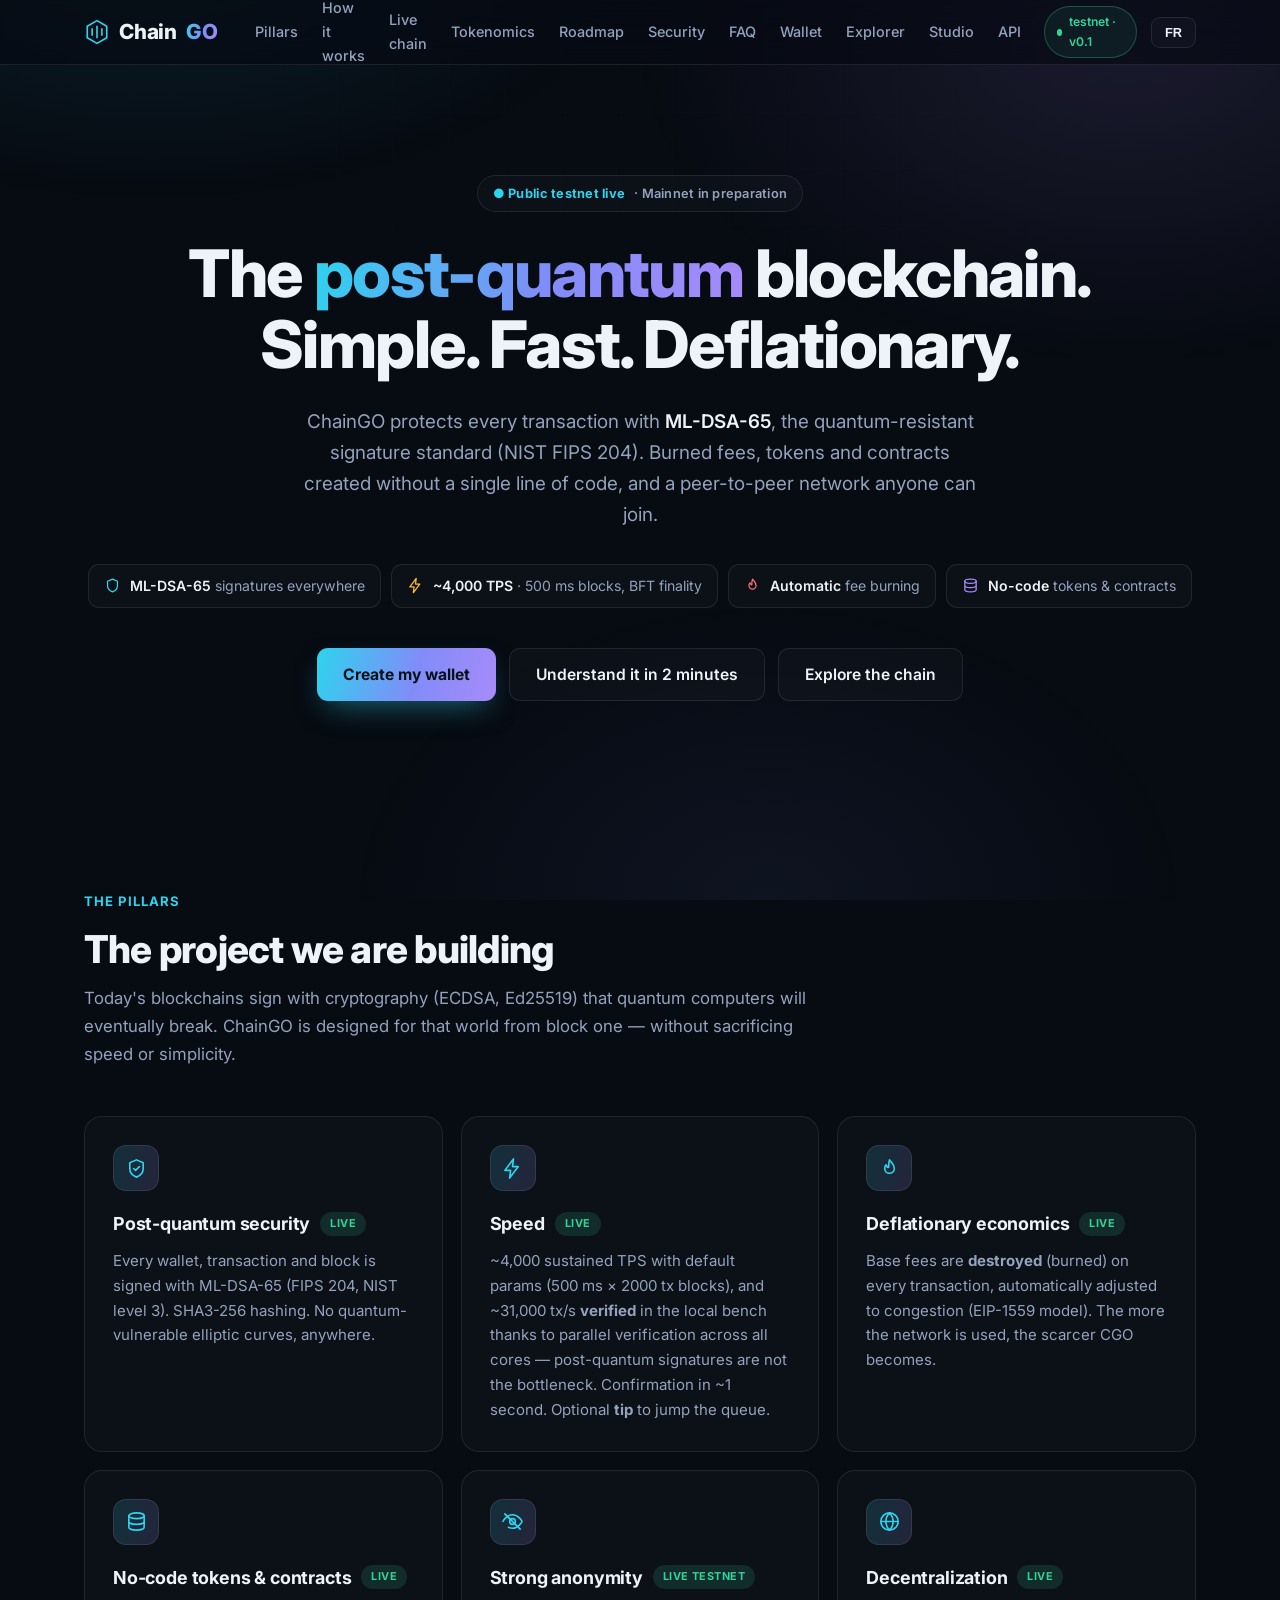
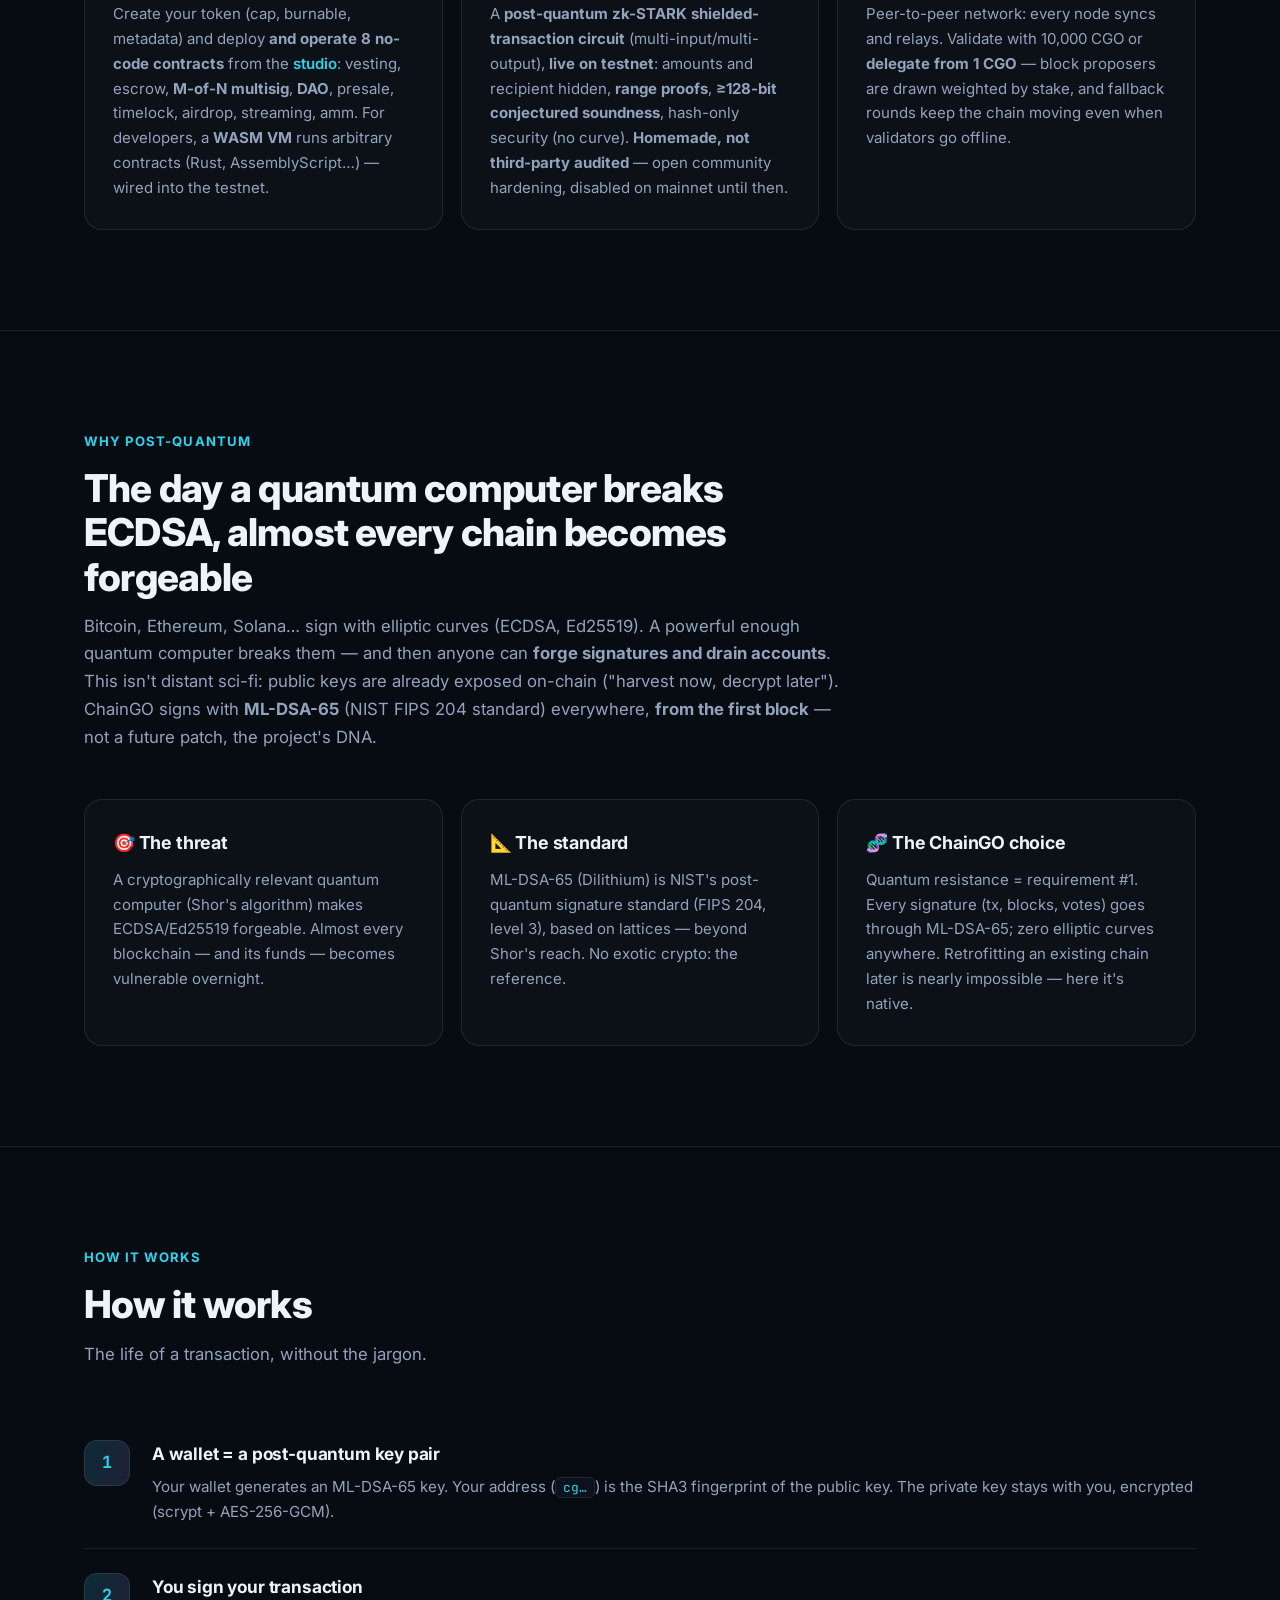
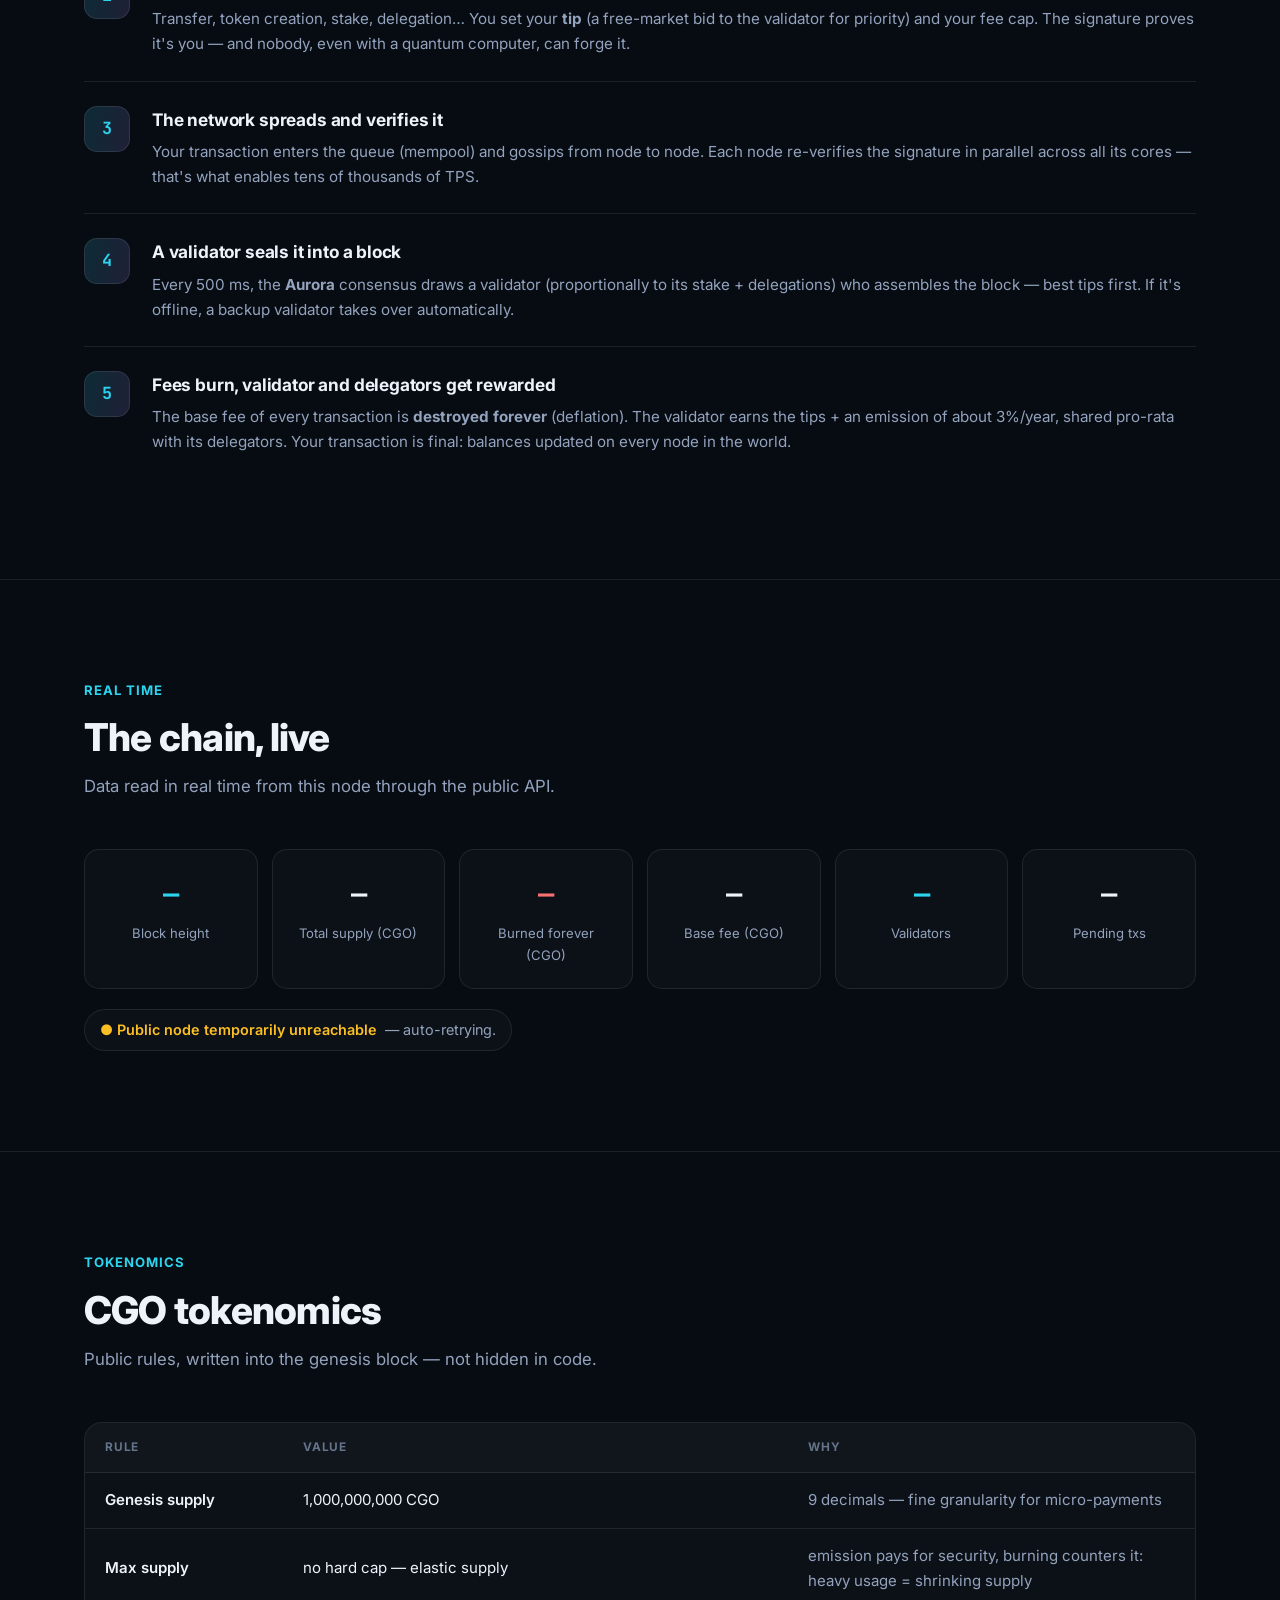
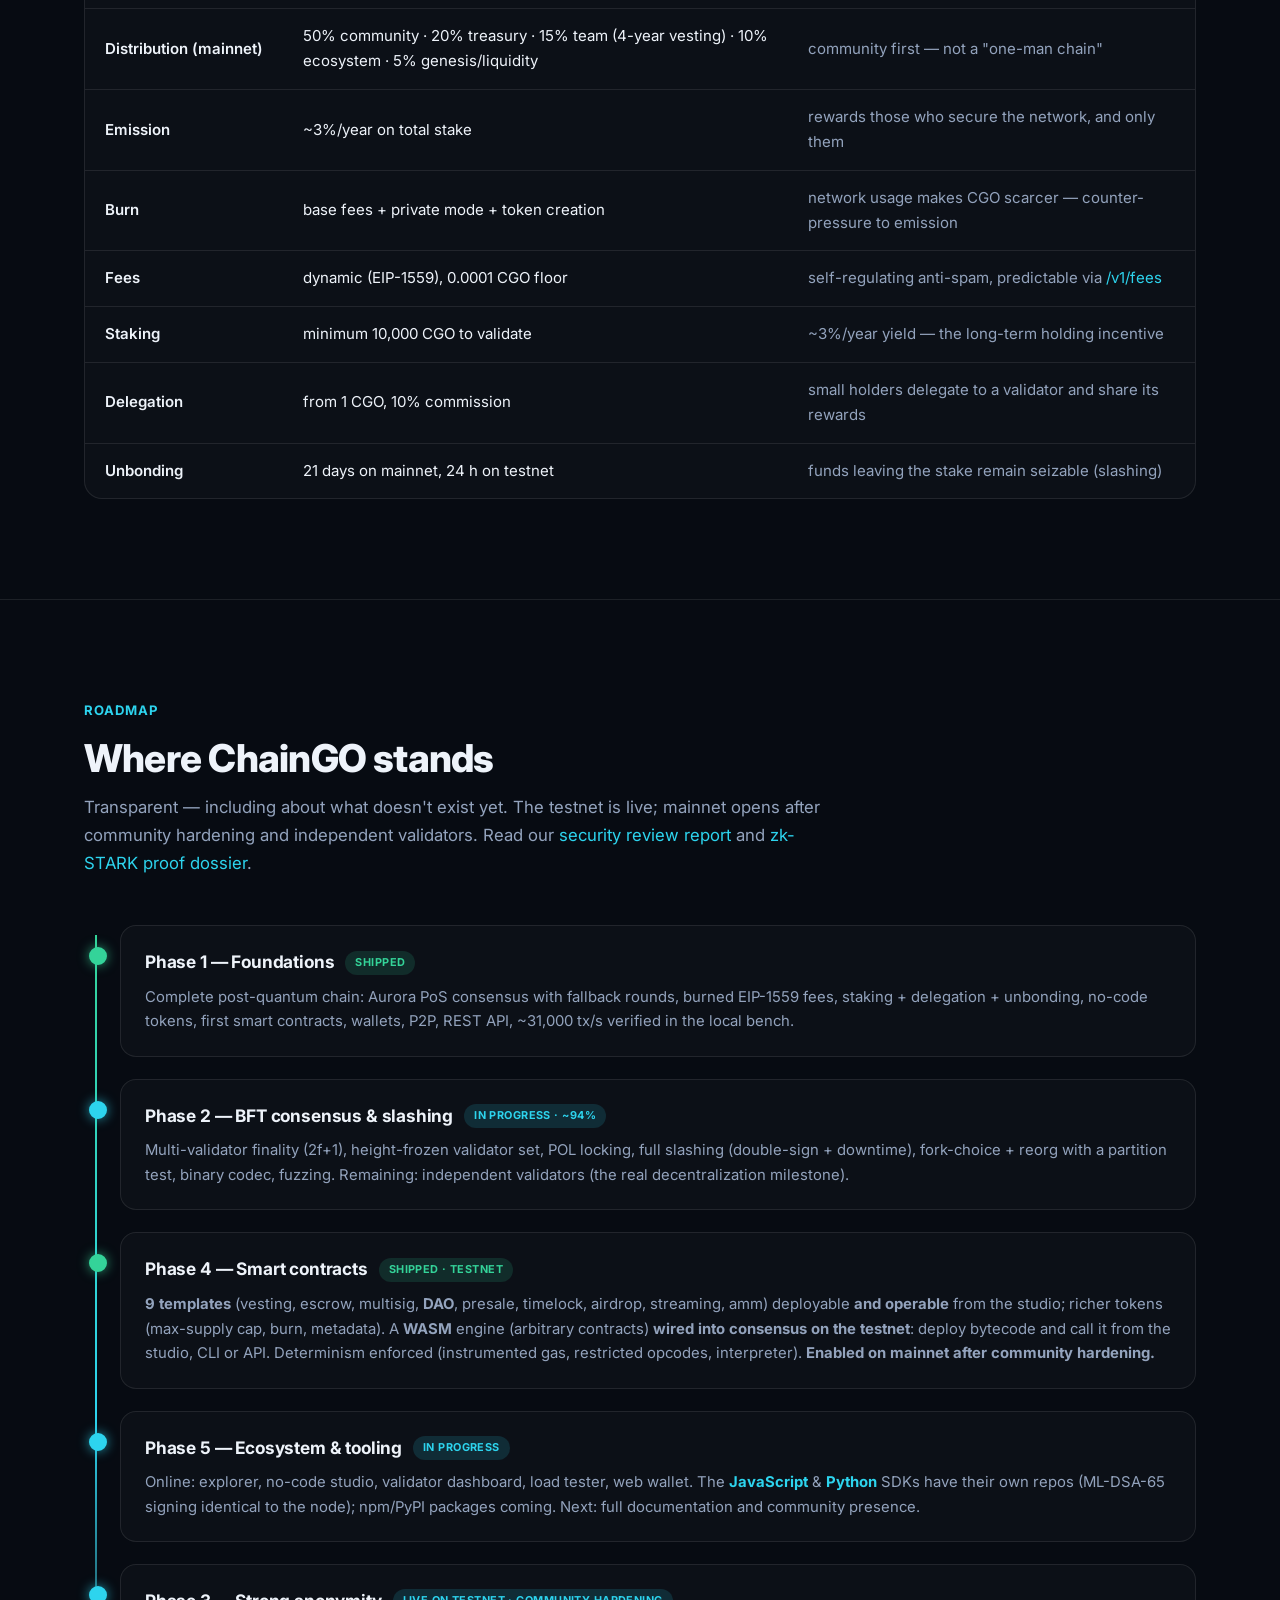
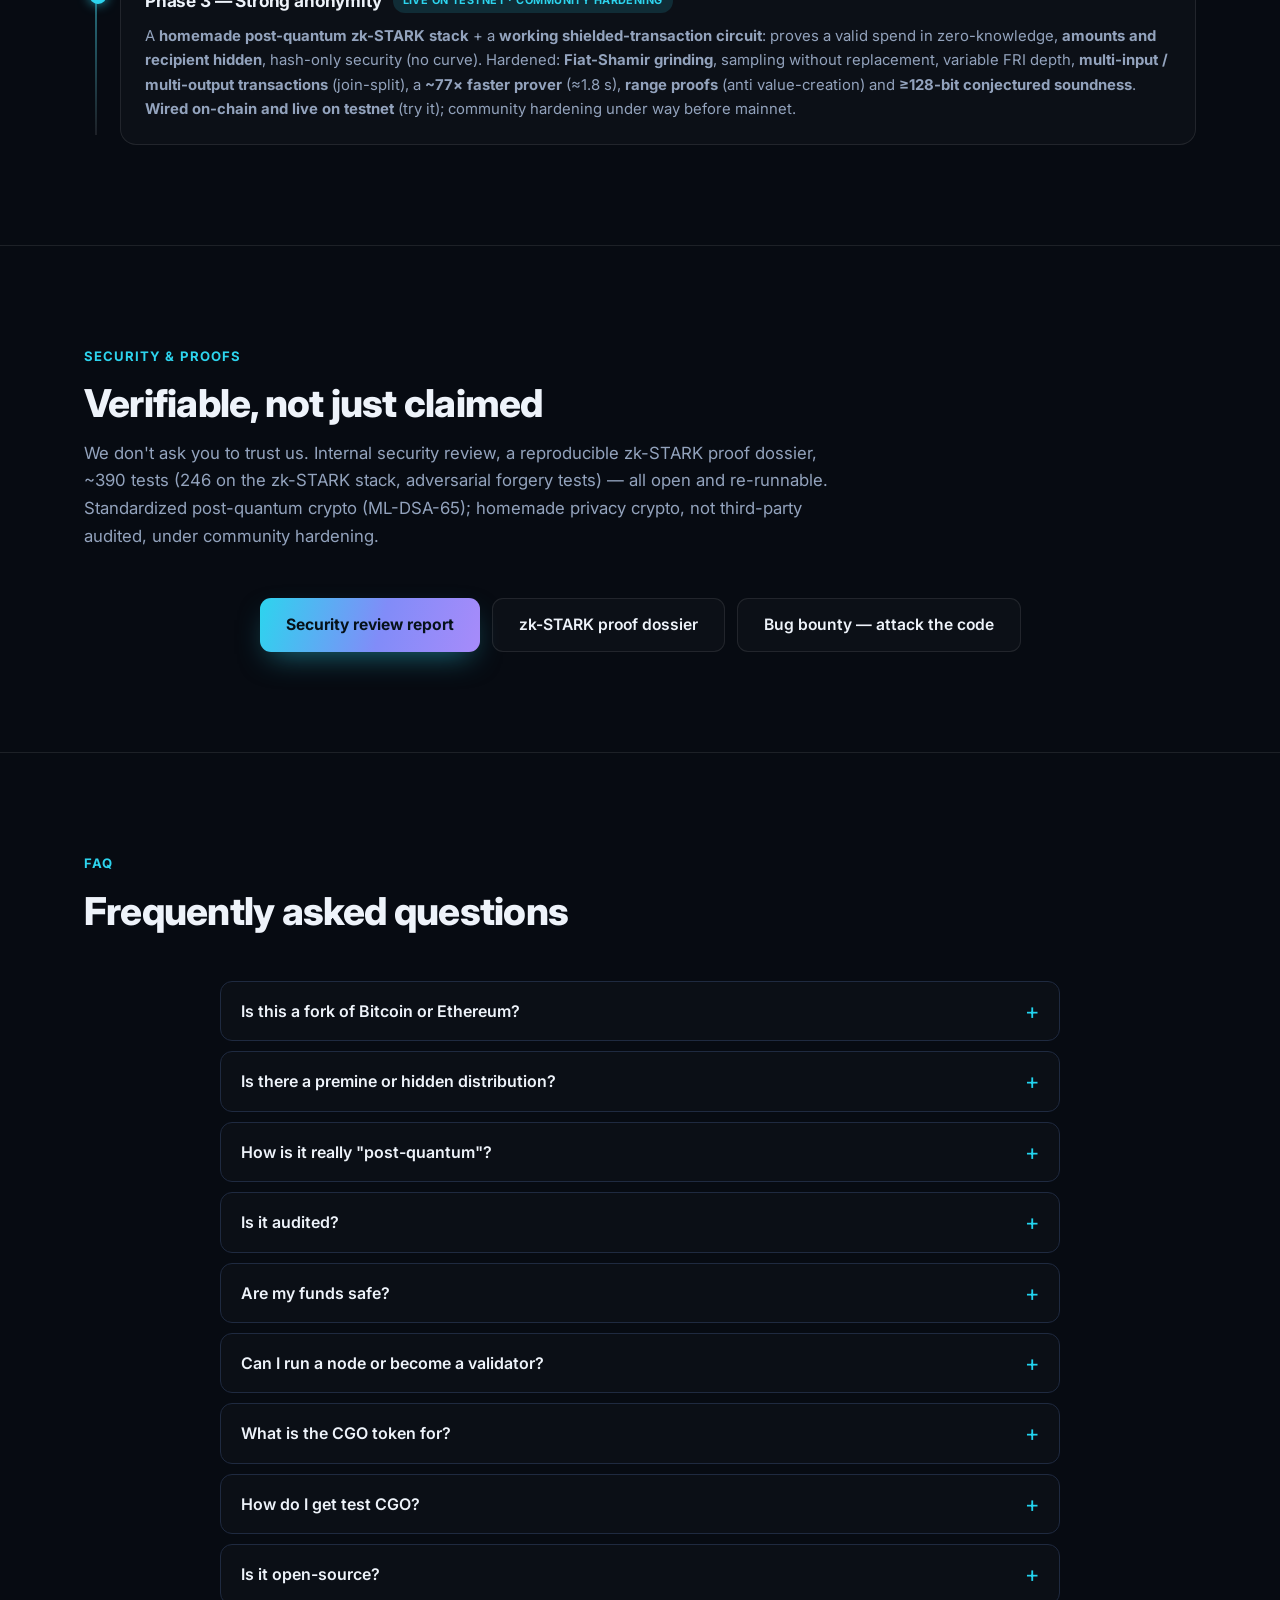
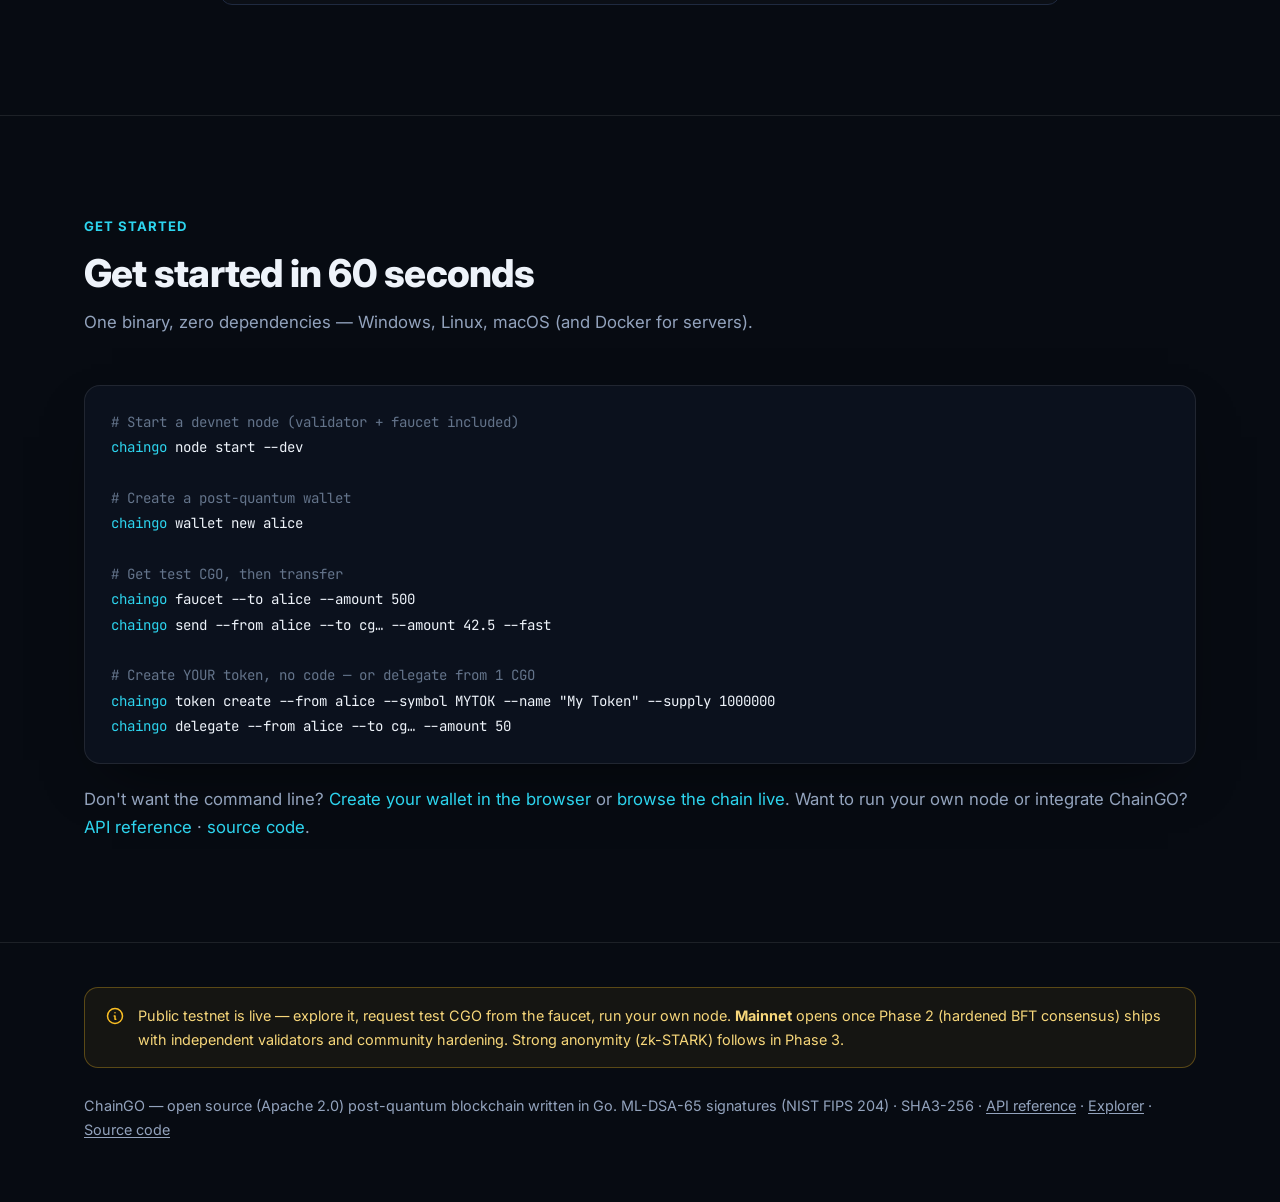
==== commit fc17e6dc: "site: refléter le 9e template (AMM) dans les listes de contrats Suite de l'ajout du template AMM : «" ====
--- a/web/index.html
+++ b/web/index.html
@@ -354,7 +354,7 @@
       <div class="card reveal">
         <span class="ico"><svg viewBox="0 0 24 24" fill="none" stroke="currentColor" stroke-width="1.7" stroke-linecap="round" stroke-linejoin="round"><ellipse cx="12" cy="6" rx="8" ry="3"/><path d="M4 6v6c0 1.7 3.6 3 8 3s8-1.3 8-3V6M4 12v6c0 1.7 3.6 3 8 3s8-1.3 8-3v-6"/></svg></span>
         <h3 data-i18n="p.c4">Tokens &amp; contrats no-code <span class="tag live">Actif</span></h3>
-        <p data-i18n="p.c4d">Créez votre token (plafond, burnable, métadonnées) et déployez <b>et opérez 8 contrats sans code</b> depuis le <a href="/studio/">studio</a> : vesting, escrow, <b>multisig M-of-N</b>, <b>DAO</b>, presale, timelock, airdrop, streaming. Pour les devs, une <b>VM WASM</b> exécute des contrats arbitraires (Rust, AssemblyScript…) — câblée sur le testnet.</p>
+        <p data-i18n="p.c4d">Créez votre token (plafond, burnable, métadonnées) et déployez <b>et opérez 9 contrats sans code</b> depuis le <a href="/studio/">studio</a> : vesting, escrow, <b>multisig M-of-N</b>, <b>DAO</b>, presale, timelock, airdrop, streaming, amm. Pour les devs, une <b>VM WASM</b> exécute des contrats arbitraires (Rust, AssemblyScript…) — câblée sur le testnet.</p>
       </div>
       <div class="card reveal">
         <span class="ico"><svg viewBox="0 0 24 24" fill="none" stroke="currentColor" stroke-width="1.7" stroke-linecap="round" stroke-linejoin="round"><path d="M2 12s3.5-7 10-7 10 7 10 7-3.5 7-10 7c-1.6 0-3-.4-4.3-1"/><path d="M4 4l16 16"/><circle cx="12" cy="12" r="3"/></svg></span>
@@ -526,7 +526,7 @@
       <div class="phase done">
         <div class="pcard" data-i18n="r.p4">
           <h3>Phase 4 — Smart contracts <span class="tag live">Livré · testnet</span></h3>
-          <p><b>8 templates</b> (vesting, escrow, multisig, <b>DAO</b>, presale, timelock, airdrop,
+          <p><b>9 templates</b> (vesting, escrow, multisig, <b>DAO</b>, presale, timelock, airdrop,
           streaming) déployables <b>et opérables</b> depuis le studio ; tokens enrichis (plafond
           max-supply, burn, métadonnées). Moteur <b>WASM</b> (contrats arbitraires) <b>câblé en
           consensus sur le testnet</b> : on déploie du bytecode et on l'appelle depuis le studio, la
@@ -664,7 +664,7 @@
   'p.c3': `Deflationary economics <span class="tag live">Live</span>`,
   'p.c3d': `Base fees are <b>destroyed</b> (burned) on every transaction, automatically adjusted to congestion (EIP-1559 model). The more the network is used, the scarcer CGO becomes.`,
   'p.c4': `No-code tokens &amp; contracts <span class="tag live">Live</span>`,
-  'p.c4d': `Create your token (cap, burnable, metadata) and deploy <b>and operate 8 no-code contracts</b> from the <a href="/studio/">studio</a>: vesting, escrow, <b>M-of-N multisig</b>, <b>DAO</b>, presale, timelock, airdrop, streaming. For developers, a <b>WASM VM</b> runs arbitrary contracts (Rust, AssemblyScript…) — wired into the testnet.`,
+  'p.c4d': `Create your token (cap, burnable, metadata) and deploy <b>and operate 8 no-code contracts</b> from the <a href="/studio/">studio</a>: vesting, escrow, <b>M-of-N multisig</b>, <b>DAO</b>, presale, timelock, airdrop, streaming, amm. For developers, a <b>WASM VM</b> runs arbitrary contracts (Rust, AssemblyScript…) — wired into the testnet.`,
   'p.c5': `Strong anonymity <span class="tag live">Live testnet</span>`,
   'p.c5d': `A <b>post-quantum zk-STARK shielded-transaction circuit</b> (multi-input/multi-output), <b>live on testnet</b>: amounts and recipient hidden, <b>range proofs</b>, <b>≥128-bit conjectured soundness</b>, hash-only security (no curve). <b>Homemade, not third-party audited</b> — open community hardening, disabled on mainnet until then.`,
   'p.c6': `Decentralization <span class="tag live">Live</span>`,
@@ -700,7 +700,7 @@
   'r.lead': `Transparent — including about what doesn't exist yet. The testnet is live; mainnet opens after community hardening and independent validators. Read our <a href="https://github.com/ghisdot/chaingo/blob/main/docs/SECURITY-REVIEW.md" rel="noopener">security review report</a> and <a href="https://github.com/ghisdot/chaingo/blob/main/docs/PREUVE-PHASE3.md" rel="noopener">zk-STARK proof dossier</a>.`,
   'r.p1': `<h3>Phase 1 — Foundations <span class="tag live">Shipped</span></h3><p>Complete post-quantum chain: Aurora PoS consensus with fallback rounds, burned EIP-1559 fees, staking + delegation + unbonding, no-code tokens, first smart contracts, wallets, P2P, REST API, ~31,000 tx/s verified in the local bench.</p>`,
   'r.p2': `<h3>Phase 2 — BFT consensus &amp; slashing <span class="tag prog">In progress · ~94%</span></h3><p>Multi-validator finality (2f+1), height-frozen validator set, POL locking, full slashing (double-sign + downtime), fork-choice + reorg with a partition test, binary codec, fuzzing. Remaining: independent validators (the real decentralization milestone).</p>`,
-  'r.p4': `<h3>Phase 4 — Smart contracts <span class="tag live">Shipped · testnet</span></h3><p><b>8 templates</b> (vesting, escrow, multisig, <b>DAO</b>, presale, timelock, airdrop, streaming) deployable <b>and operable</b> from the studio; richer tokens (max-supply cap, burn, metadata). A <b>WASM</b> engine (arbitrary contracts) <b>wired into consensus on the testnet</b>: deploy bytecode and call it from the studio, CLI or API. Determinism enforced (instrumented gas, restricted opcodes, interpreter). <b>Enabled on mainnet after community hardening.</b></p>`,
+  'r.p4': `<h3>Phase 4 — Smart contracts <span class="tag live">Shipped · testnet</span></h3><p><b>9 templates</b> (vesting, escrow, multisig, <b>DAO</b>, presale, timelock, airdrop, streaming, amm) deployable <b>and operable</b> from the studio; richer tokens (max-supply cap, burn, metadata). A <b>WASM</b> engine (arbitrary contracts) <b>wired into consensus on the testnet</b>: deploy bytecode and call it from the studio, CLI or API. Determinism enforced (instrumented gas, restricted opcodes, interpreter). <b>Enabled on mainnet after community hardening.</b></p>`,
   'r.p5': `<h3>Phase 5 — Ecosystem &amp; tooling <span class="tag prog">In progress</span></h3><p>Online: explorer, no-code studio, validator dashboard, load tester, web wallet. The <b><a href="https://github.com/ghisdot/chaingo-sdk-js" rel="noopener">JavaScript</a></b> &amp; <b><a href="https://github.com/ghisdot/chaingo-sdk-py" rel="noopener">Python</a></b> SDKs have their own repos (ML-DSA-65 signing identical to the node); npm/PyPI packages coming. Next: full documentation and community presence.</p>`,
   'r.p3': `<h3>Phase 3 — Strong anonymity <span class="tag prog">Live on testnet · community hardening</span></h3><p>A <b>homemade post-quantum zk-STARK stack</b> + a <b>working shielded-transaction circuit</b>: proves a valid spend in zero-knowledge, <b>amounts and recipient hidden</b>, hash-only security (no curve). Hardened: <b>Fiat-Shamir grinding</b>, sampling without replacement, variable FRI depth, <b>multi-input / multi-output transactions</b> (join-split), a <b>~77× faster prover</b> (≈1.8 s), <b>range proofs</b> (anti value-creation) and <b>≥128-bit conjectured soundness</b>. <b>Wired on-chain and live on testnet</b> (try it); community hardening under way before mainnet.</p>`,
   'sec.kicker': `Security &amp; proofs`,
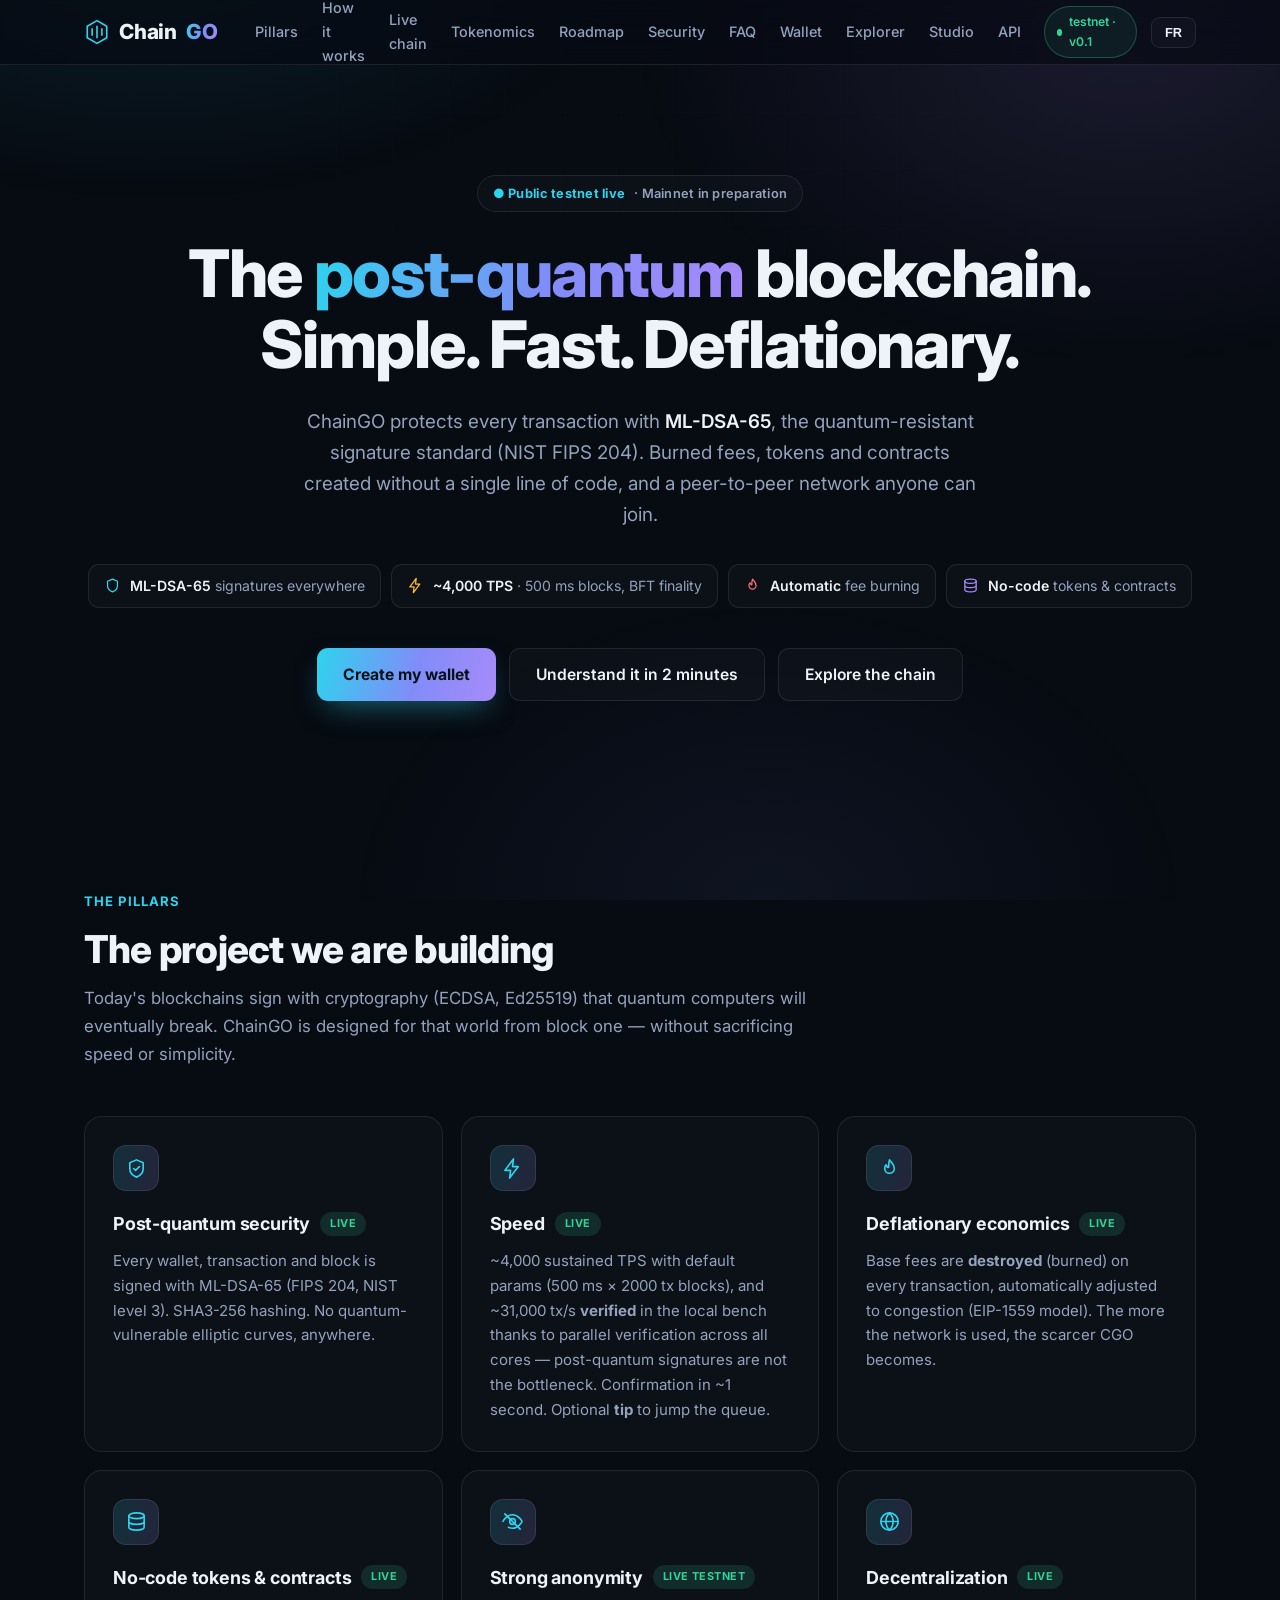
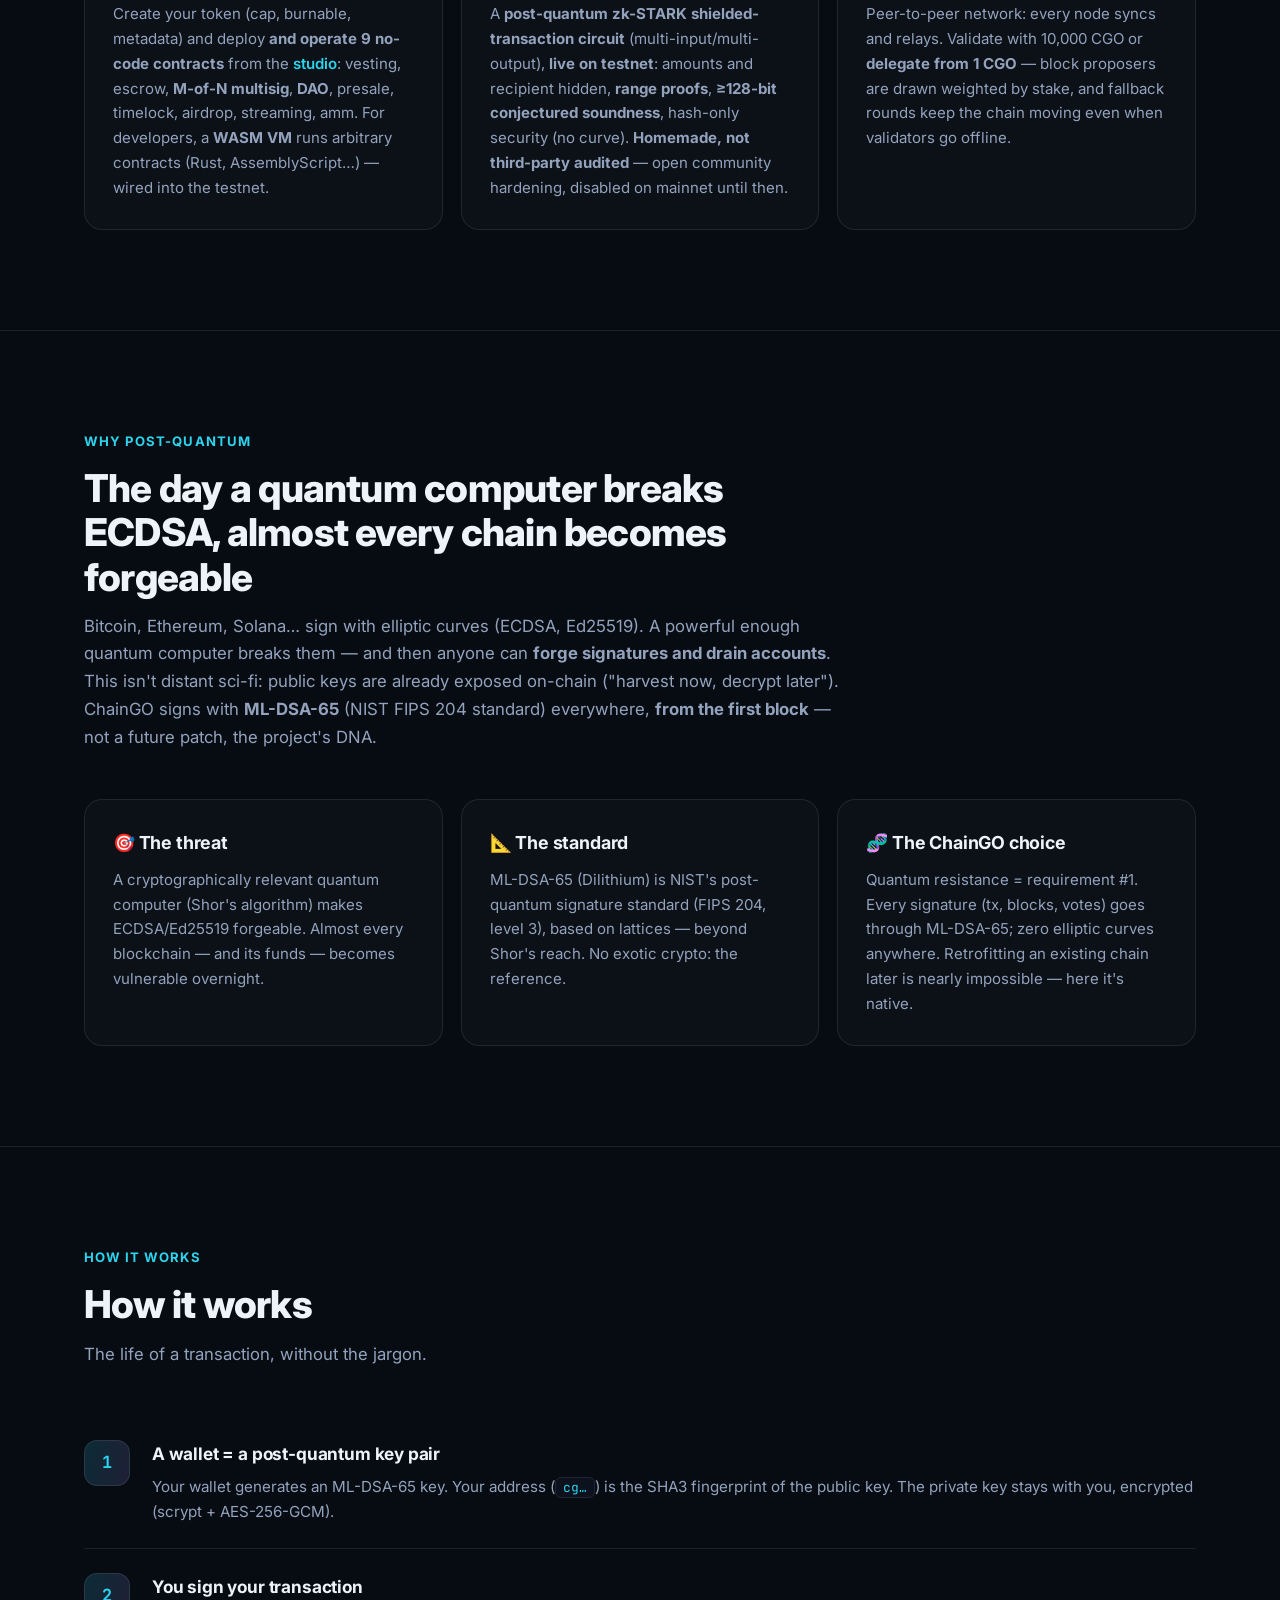
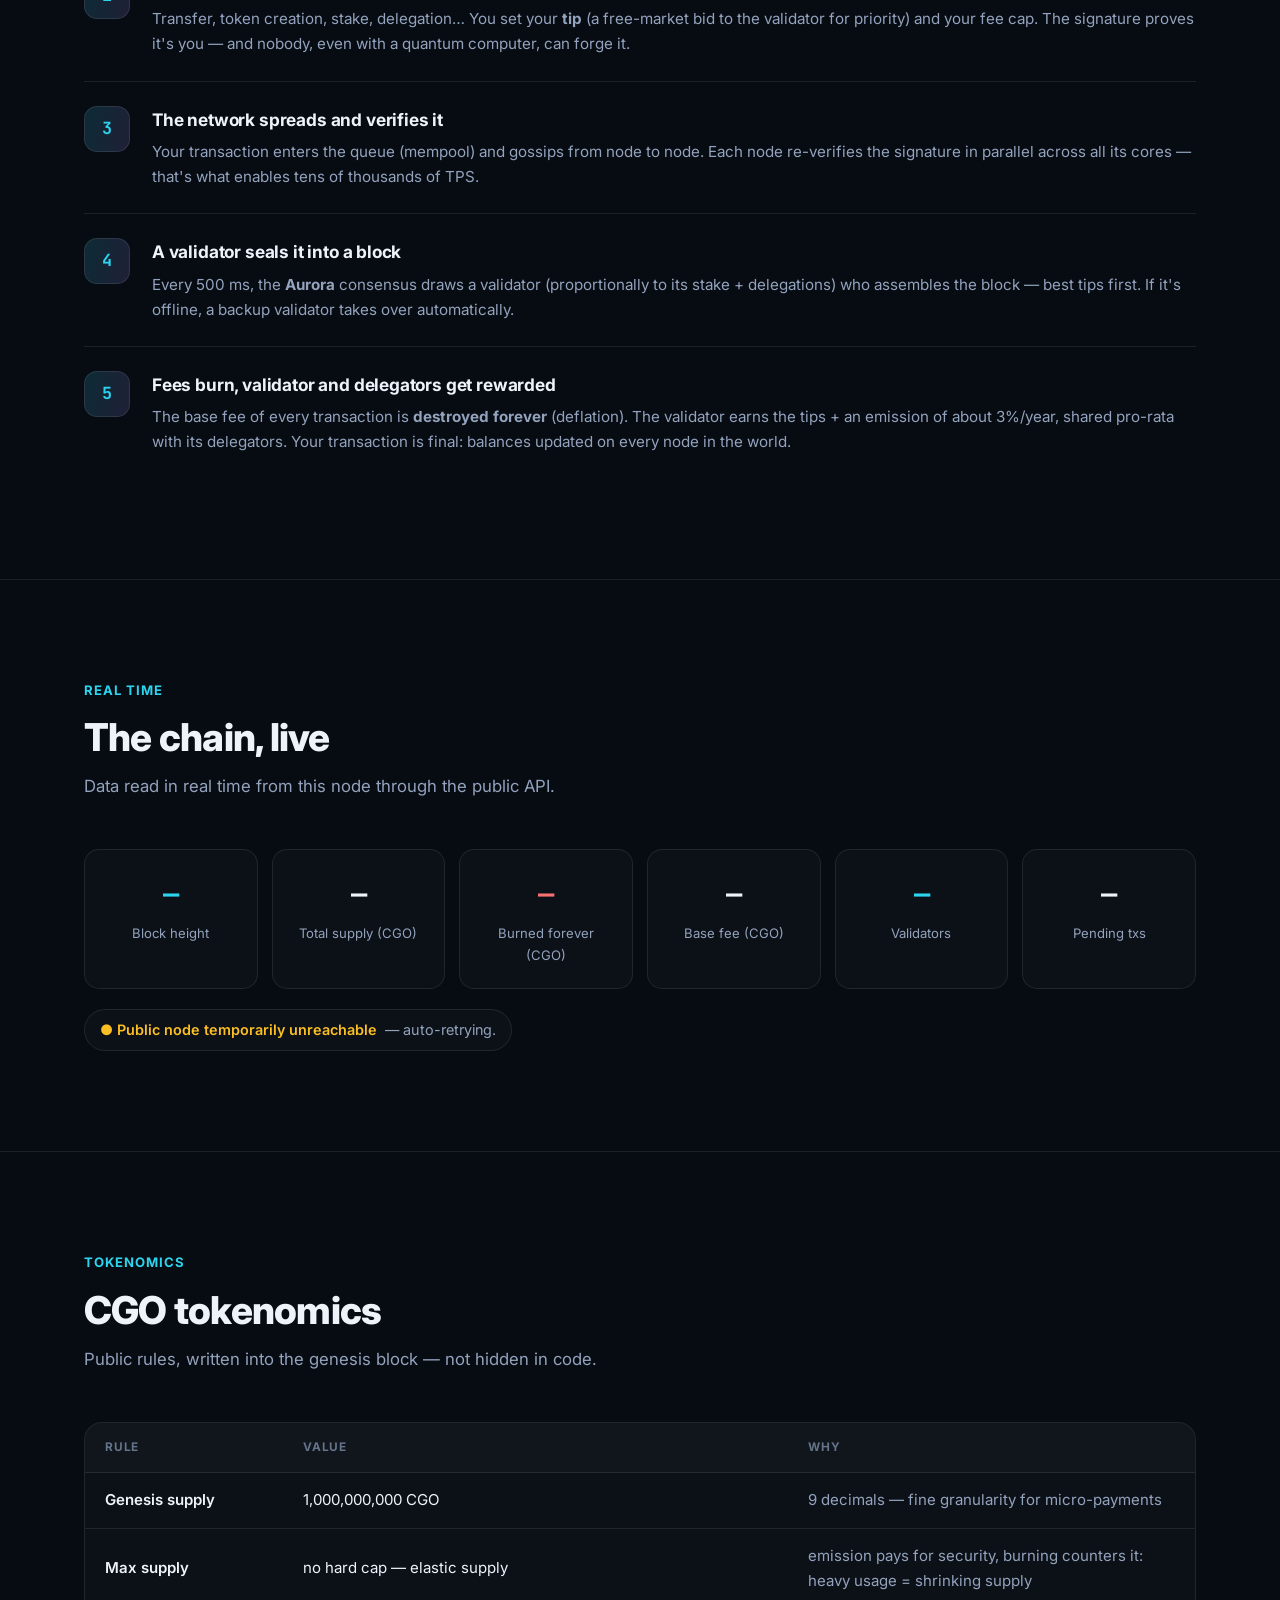
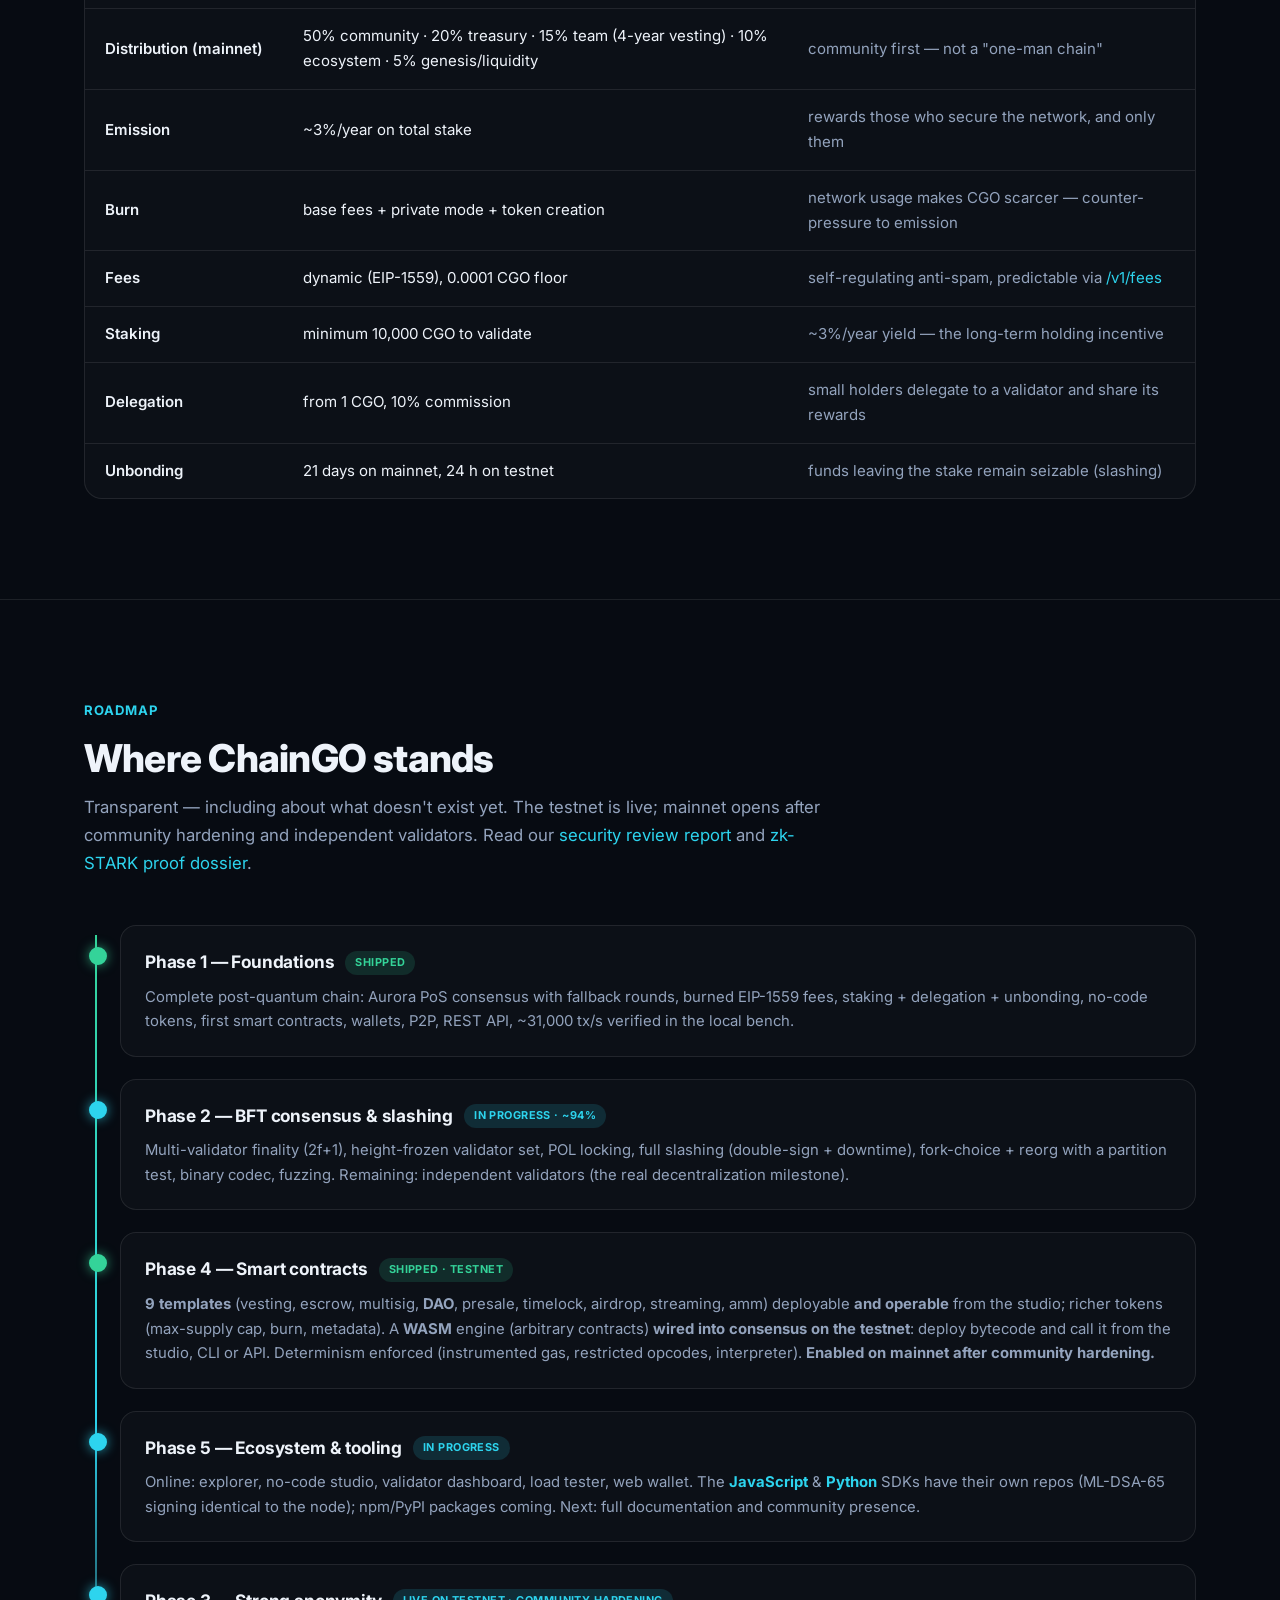
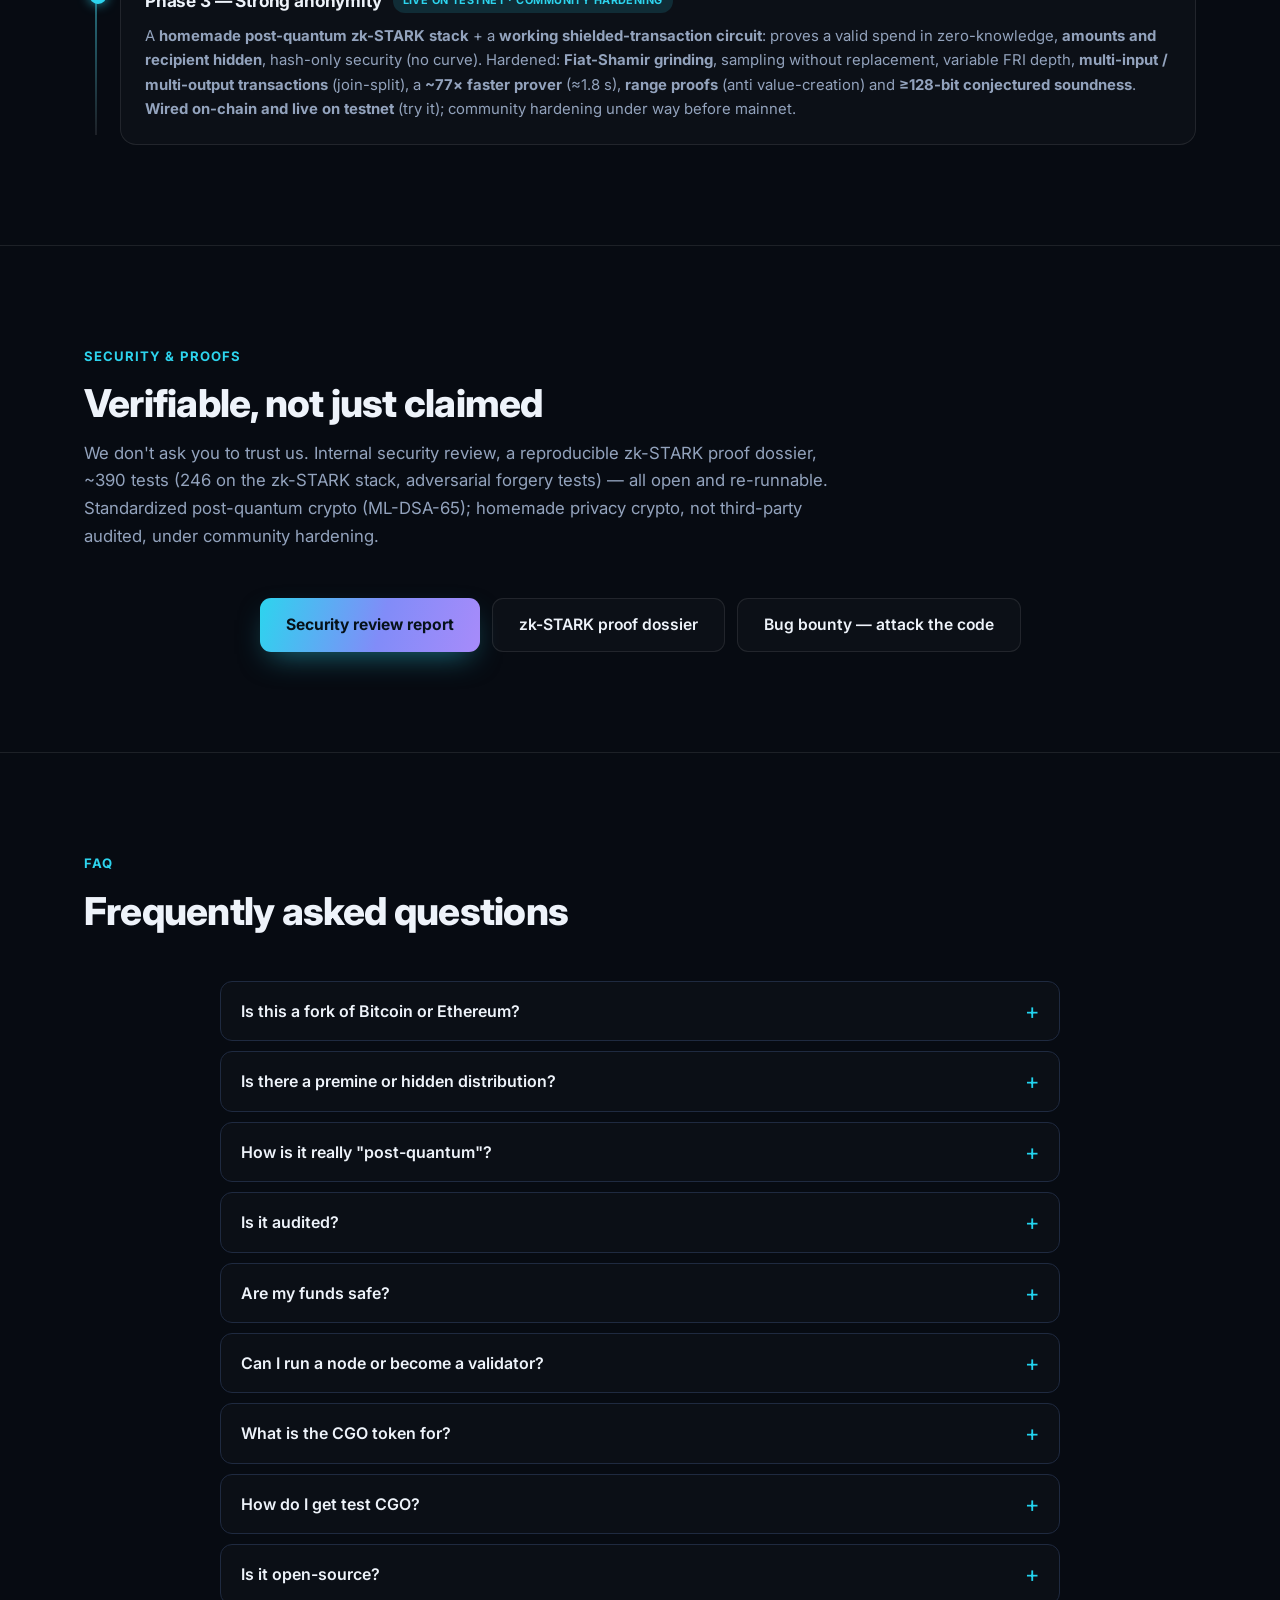
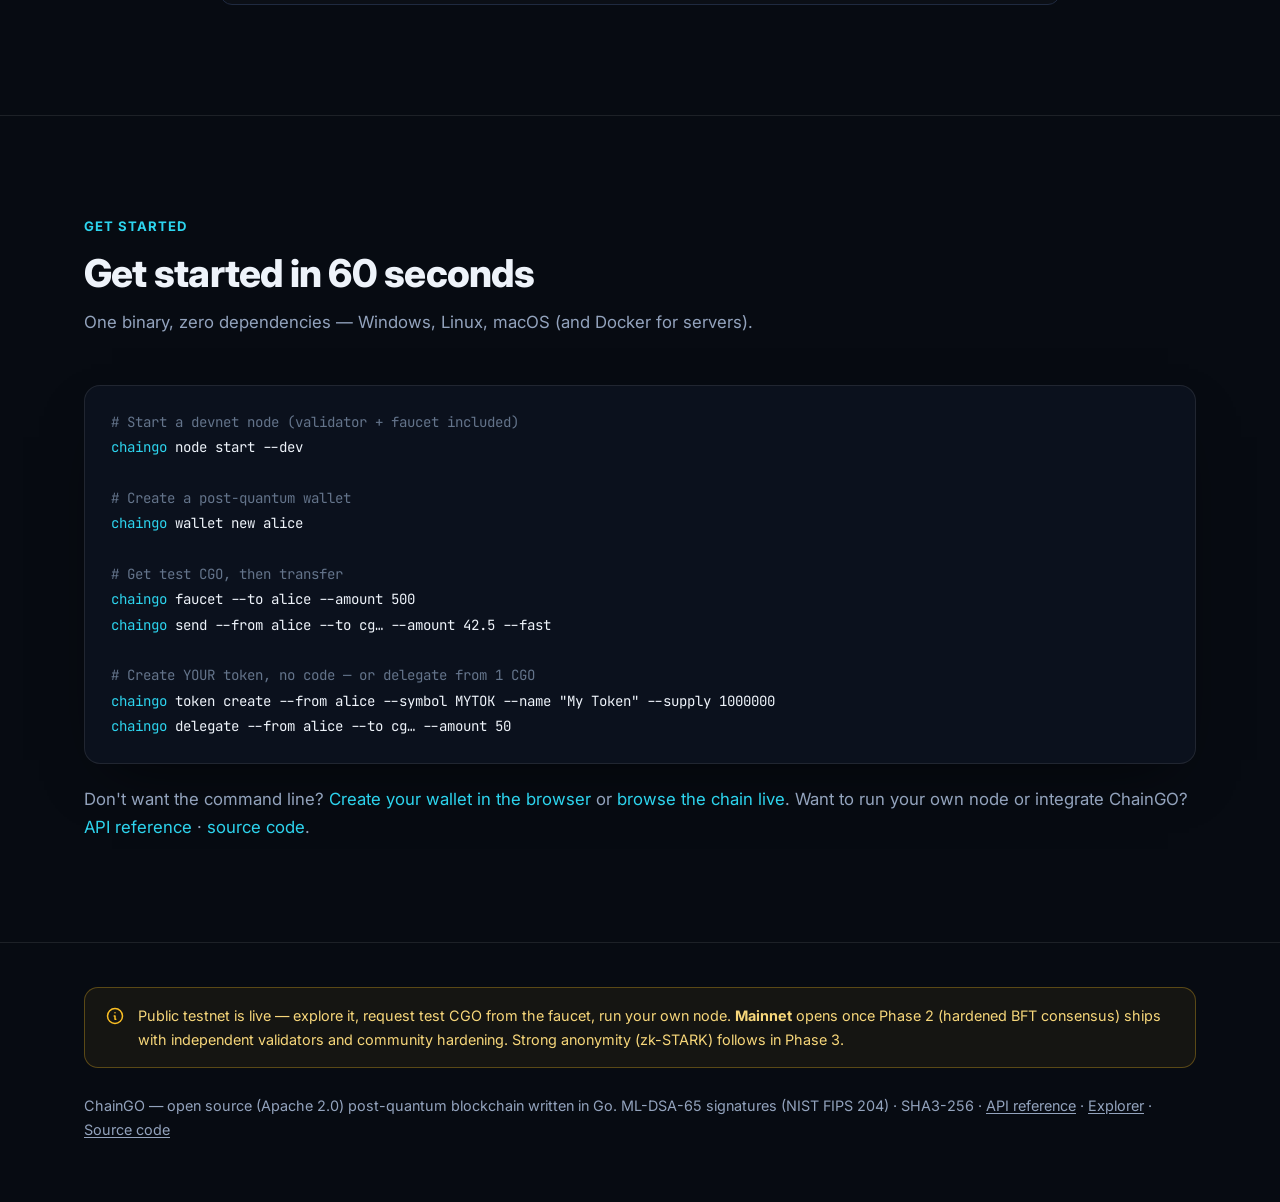
==== commit 3f558c6a: "site: corriger '8'→'9' contrats no-code (dict EN p.c4d) Co-Authored-By: Claude Opus 4.8 <noreply@ant" ====
--- a/web/index.html
+++ b/web/index.html
@@ -664,7 +664,7 @@
   'p.c3': `Deflationary economics <span class="tag live">Live</span>`,
   'p.c3d': `Base fees are <b>destroyed</b> (burned) on every transaction, automatically adjusted to congestion (EIP-1559 model). The more the network is used, the scarcer CGO becomes.`,
   'p.c4': `No-code tokens &amp; contracts <span class="tag live">Live</span>`,
-  'p.c4d': `Create your token (cap, burnable, metadata) and deploy <b>and operate 8 no-code contracts</b> from the <a href="/studio/">studio</a>: vesting, escrow, <b>M-of-N multisig</b>, <b>DAO</b>, presale, timelock, airdrop, streaming, amm. For developers, a <b>WASM VM</b> runs arbitrary contracts (Rust, AssemblyScript…) — wired into the testnet.`,
+  'p.c4d': `Create your token (cap, burnable, metadata) and deploy <b>and operate 9 no-code contracts</b> from the <a href="/studio/">studio</a>: vesting, escrow, <b>M-of-N multisig</b>, <b>DAO</b>, presale, timelock, airdrop, streaming, amm. For developers, a <b>WASM VM</b> runs arbitrary contracts (Rust, AssemblyScript…) — wired into the testnet.`,
   'p.c5': `Strong anonymity <span class="tag live">Live testnet</span>`,
   'p.c5d': `A <b>post-quantum zk-STARK shielded-transaction circuit</b> (multi-input/multi-output), <b>live on testnet</b>: amounts and recipient hidden, <b>range proofs</b>, <b>≥128-bit conjectured soundness</b>, hash-only security (no curve). <b>Homemade, not third-party audited</b> — open community hardening, disabled on mainnet until then.`,
   'p.c6': `Decentralization <span class="tag live">Live</span>`,
